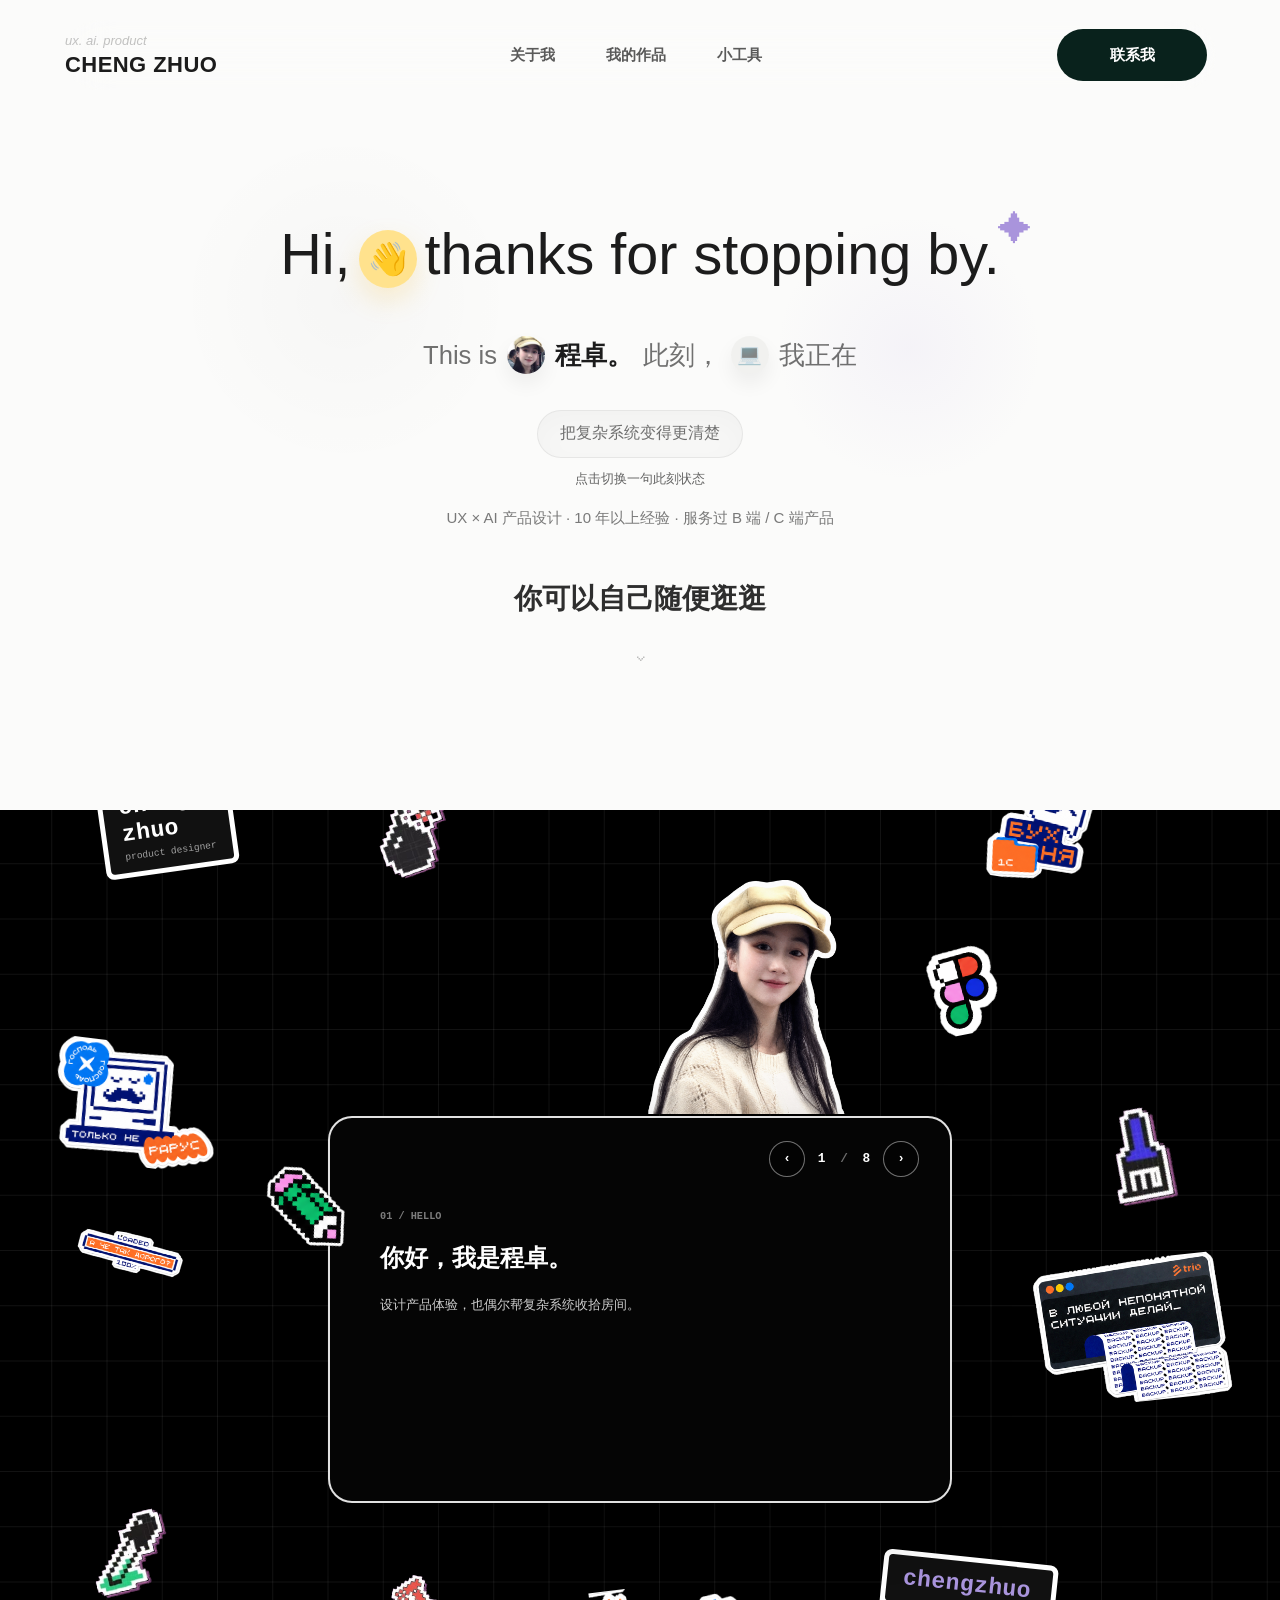
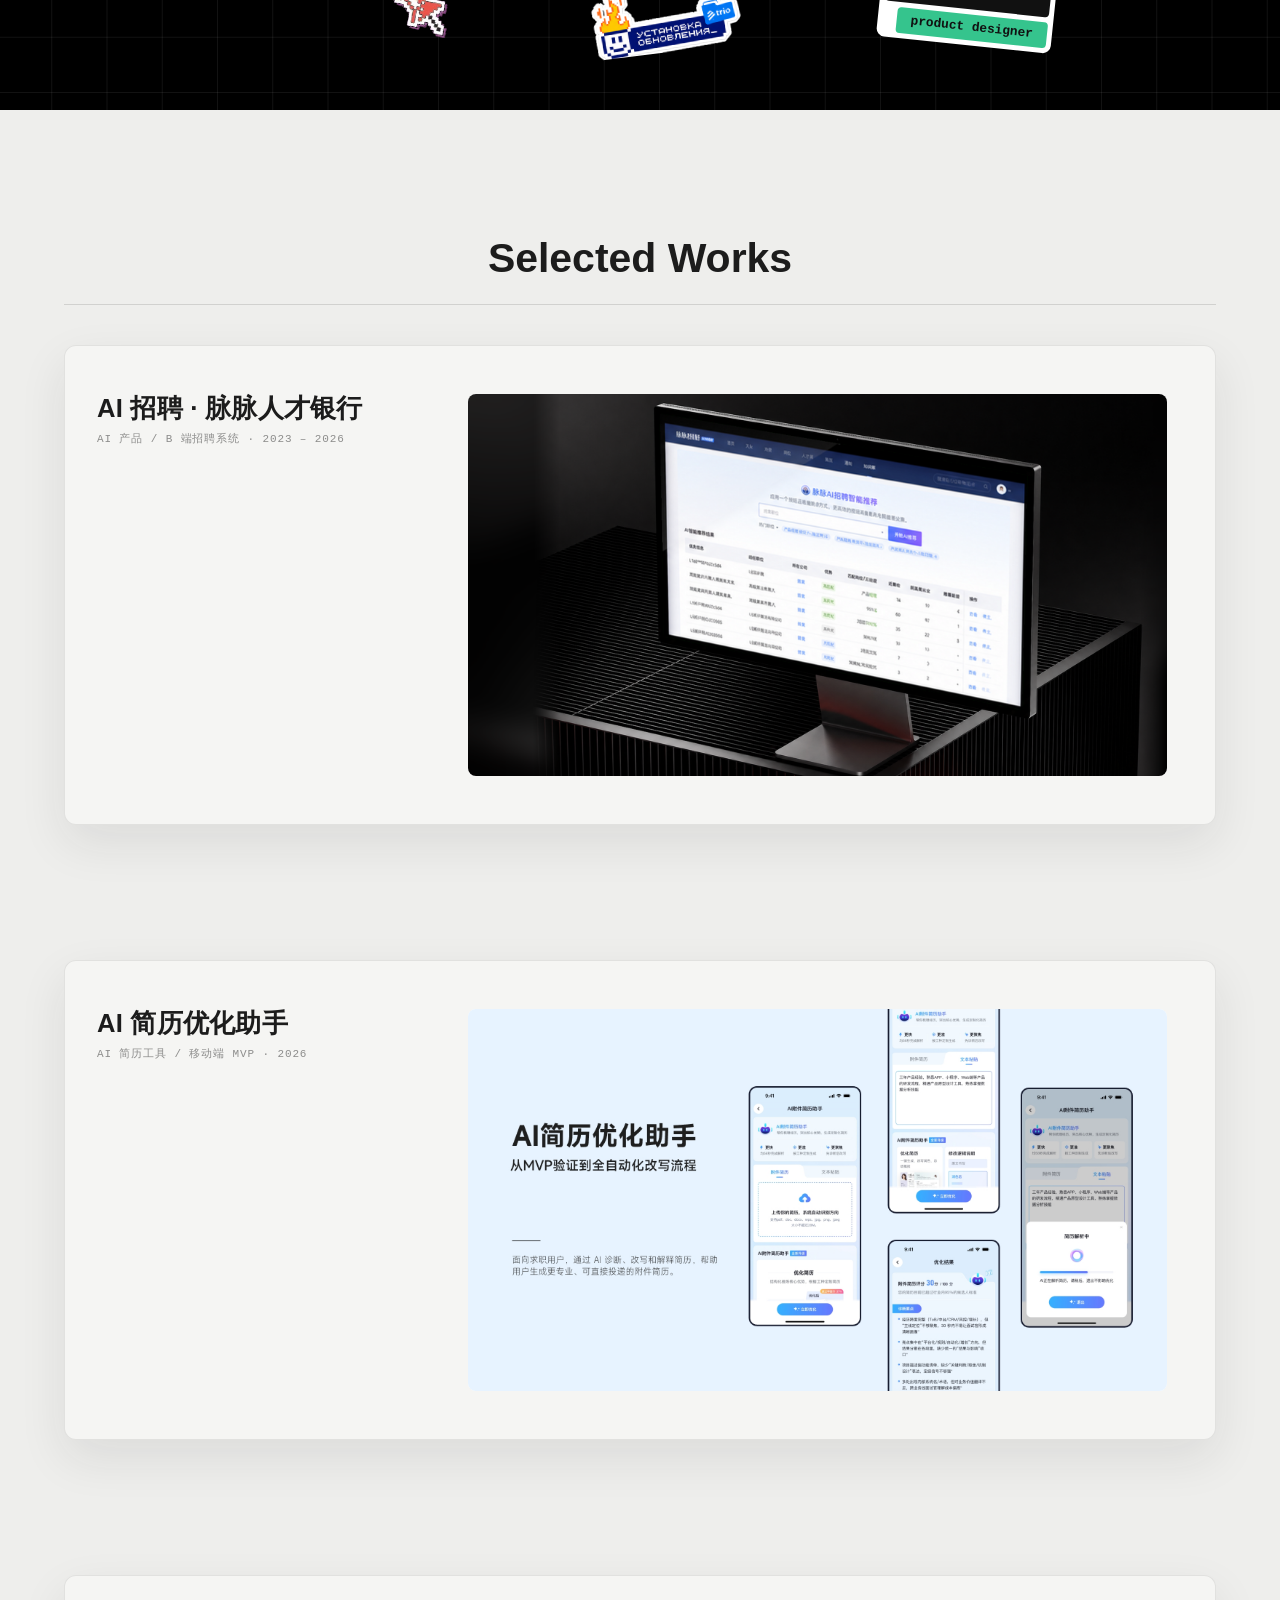
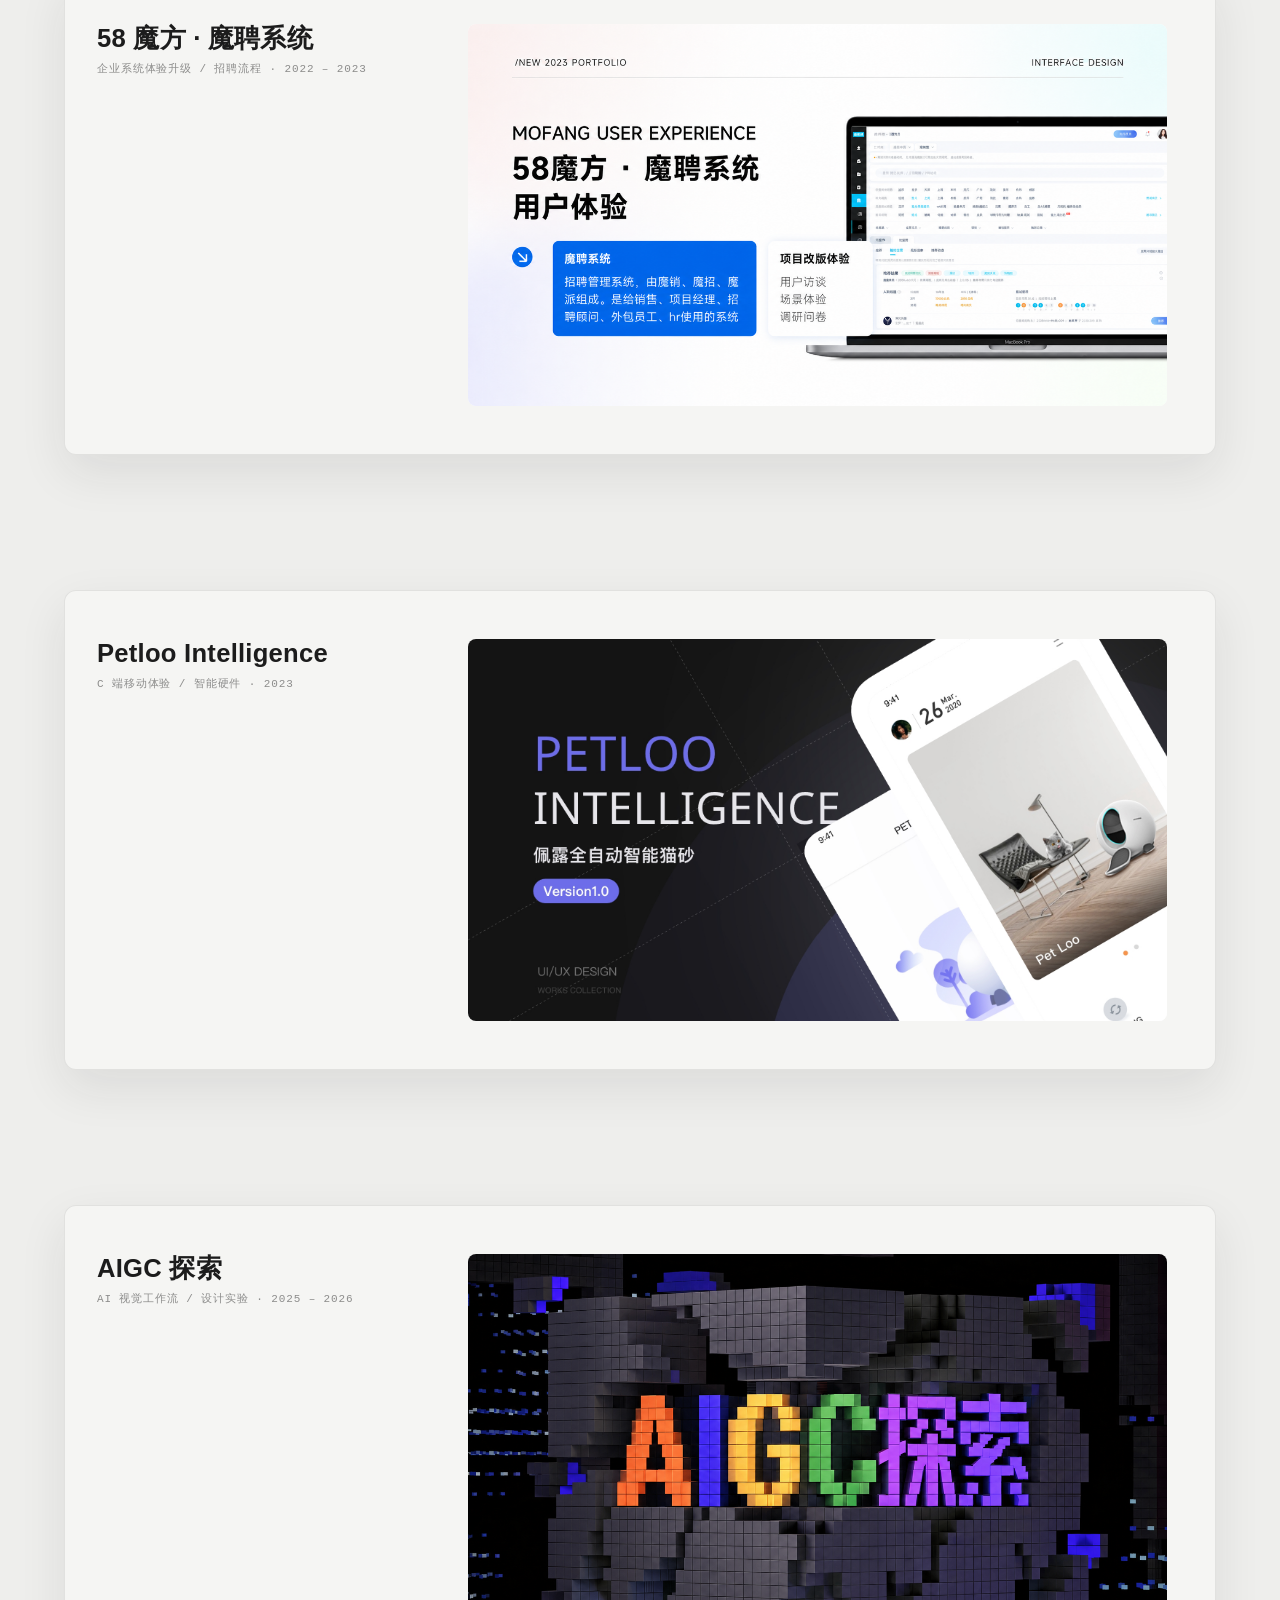
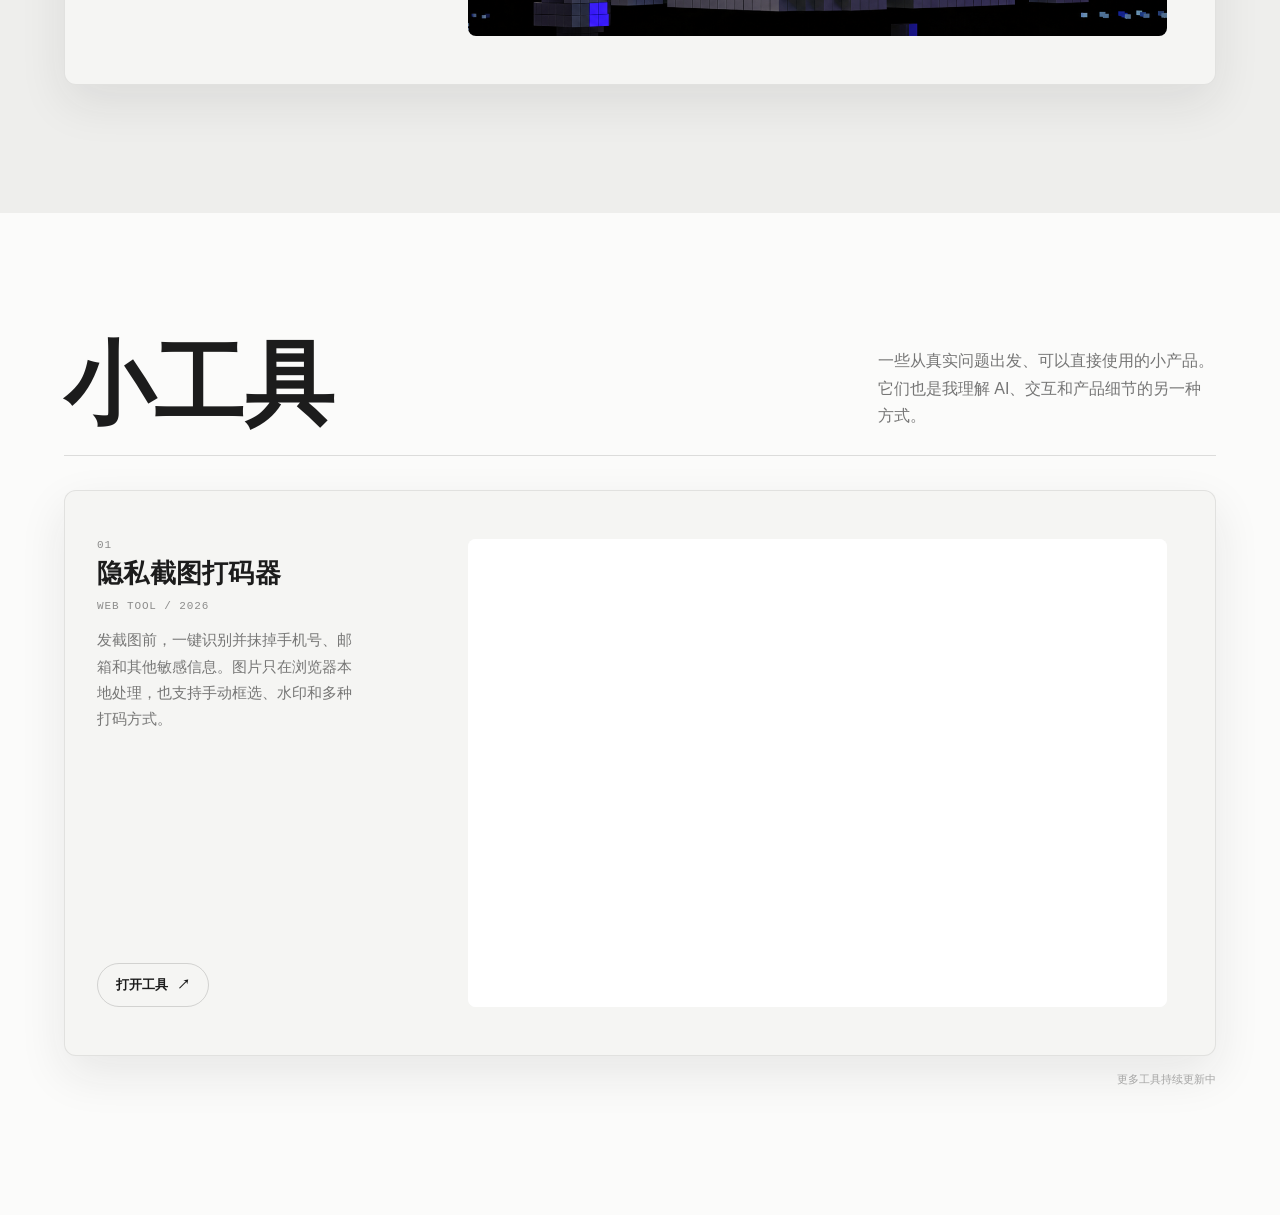
==== index.html @ 111f2447 "Initial commit" ====
<!doctype html>
<html lang="zh-CN">
  <head>
    <meta charset="UTF-8" />
    <meta name="viewport" content="width=device-width, initial-scale=1.0" />
    <title>程卓 - 设计师个人网站</title>
    <meta
      name="description"
      content="程卓的设计师个人网站：个人介绍、作品集、AI 项目和工具入口。"
    />
    <style>
      :root {
        --page: #0b0b0b;
        --paper: #fbfbfa;
        --ink: #1c1c1c;
        --muted: rgba(28, 28, 28, 0.54);
        --faint: rgba(28, 28, 28, 0.12);
        --line: rgba(28, 28, 28, 0.08);
        --pill: #f7f7f6;
        --green: #09221c;
        --lilac: #a994dc;
        --font:
          "PingFang SC", "PingFang HK", "Hiragino Sans GB", "Microsoft YaHei",
          -apple-system, BlinkMacSystemFont, sans-serif;
        --mono: "SF Mono", "Roboto Mono", "Menlo", monospace;
        --ease: cubic-bezier(0.23, 1, 0.32, 1);
        --ease-out: cubic-bezier(0.16, 1, 0.3, 1);
        --ease-in-out: cubic-bezier(0.65, 0, 0.35, 1);
      }

      * {
        box-sizing: border-box;
      }

      html {
        scroll-behavior: smooth;
      }

      body {
        margin: 0;
        min-width: 320px;
        background: var(--page);
        color: var(--ink);
        font-family: var(--font);
        letter-spacing: 0;
      }

      a {
        color: inherit;
        text-decoration: none;
      }

      img {
        display: block;
        max-width: 100%;
      }

      button {
        border: 0;
        color: inherit;
        font: inherit;
      }

      .site {
        width: min(100%, 1780px);
        margin: 0 auto;
        background: var(--paper);
        min-height: 100vh;
        overflow-x: clip;
        overflow-y: visible;
      }

      .hero {
        position: relative;
        min-height: calc(100vh - 90px);
        min-height: calc(100svh - 90px);
        padding: 34px clamp(28px, 5vw, 92px) clamp(46px, 6vw, 82px);
        background:
          radial-gradient(circle at 27% 37%, rgba(0, 0, 0, 0.018), transparent 16%),
          radial-gradient(circle at 71% 43%, rgba(169, 148, 220, 0.08), transparent 13%),
          var(--paper);
      }

      .topbar {
        position: fixed;
        z-index: 30;
        top: 26px;
        left: 50%;
        display: grid;
        grid-template-columns: 1fr auto 1fr;
        align-items: center;
        gap: 24px;
        width: min(calc(100% - clamp(56px, 10vw, 184px)), 1596px);
        padding: 8px 8px 8px 0;
        border: 1px solid rgba(28, 28, 28, 0);
        border-radius: 999px;
        background: rgba(251, 251, 250, 0);
        box-shadow: 0 16px 44px rgba(0, 0, 0, 0);
        backdrop-filter: blur(22px);
        transform: translate(-50%, -6px);
        transition:
          width 260ms var(--ease-out),
          top 260ms var(--ease-out),
          padding 260ms var(--ease-out),
          border-color 180ms var(--ease-out),
          background 180ms var(--ease-out),
          box-shadow 260ms var(--ease-out),
          transform 260ms var(--ease-out);
      }

      .topbar-actions {
        justify-self: end;
        display: inline-flex;
        align-items: center;
        gap: 10px;
      }

      body.nav-scrolled .topbar {
        top: 18px;
        width: min(calc(100% - 48px), 860px);
        padding: 7px 7px 7px 14px;
        border-color: rgba(28, 28, 28, 0.07);
        background: rgba(251, 251, 250, 0.84);
        box-shadow: 0 18px 48px rgba(0, 0, 0, 0.07);
        transform: translate(-50%, 0);
      }

      .brand {
        line-height: 1.05;
        min-width: 128px;
      }

      .brand span {
        display: block;
        color: rgba(28, 28, 28, 0.26);
        font-size: 13px;
        font-style: italic;
        max-height: 18px;
        opacity: 1;
        overflow: hidden;
        transition:
          max-height 260ms var(--ease),
          margin 260ms var(--ease),
          opacity 180ms var(--ease);
      }

      .brand strong {
        display: block;
        margin-top: 5px;
        font-size: 22px;
        font-weight: 760;
        letter-spacing: 0.02em;
        transition:
          margin 260ms var(--ease),
          font-size 260ms var(--ease),
          letter-spacing 260ms var(--ease);
      }

      body.nav-scrolled .topbar .brand span {
        max-height: 0;
        margin: 0;
        opacity: 0;
      }

      body.nav-scrolled .topbar .brand strong {
        margin-top: 0;
        font-size: 16px;
        letter-spacing: 0.015em;
      }

      .nav {
        display: flex;
        align-items: center;
        gap: clamp(22px, 4vw, 56px);
        color: rgba(28, 28, 28, 0.72);
        font-size: 15px;
        font-weight: 650;
        transition:
          gap 300ms var(--ease),
          font-size 300ms var(--ease);
      }

      body.nav-scrolled .topbar .nav {
        gap: 30px;
        font-size: 14px;
      }

      .nav a {
        transition:
          color 160ms var(--ease),
          transform 160ms var(--ease);
      }

      .contact {
        display: inline-flex;
        align-items: center;
        justify-content: center;
        min-width: 150px;
        min-height: 52px;
        border-radius: 999px;
        background: var(--green);
        color: #fff;
        font-size: 15px;
        font-weight: 700;
        transition:
          transform 180ms var(--ease),
          background 180ms var(--ease),
          min-width 260ms var(--ease),
          min-height 260ms var(--ease),
          font-size 260ms var(--ease);
      }

      .menu-toggle {
        display: none;
        align-items: center;
        justify-content: center;
        width: 52px;
        height: 52px;
        border: 1px solid rgba(28, 28, 28, 0.08);
        border-radius: 999px;
        background: rgba(251, 251, 250, 0.7);
        box-shadow: 0 12px 26px rgba(0, 0, 0, 0.06);
        cursor: pointer;
        transition:
          transform 180ms var(--ease-out),
          background 180ms var(--ease-out),
          border-color 180ms var(--ease-out),
          box-shadow 180ms var(--ease-out);
      }

      .menu-toggle span {
        font-size: 19px;
        line-height: 1;
      }

      .mobile-nav {
        display: none;
        position: absolute;
        z-index: 31;
        top: calc(100% + 14px);
        right: 0;
        width: min(100%, 360px);
        padding: 12px;
        border: 1px solid rgba(28, 28, 28, 0.08);
        border-radius: 22px;
        background: rgba(251, 251, 250, 0.95);
        box-shadow: 0 24px 48px rgba(0, 0, 0, 0.12);
        backdrop-filter: blur(22px);
      }

      .mobile-nav a {
        display: flex;
        align-items: center;
        justify-content: space-between;
        padding: 14px 14px;
        border-radius: 14px;
        color: var(--ink);
        font-size: 15px;
        font-weight: 650;
        transition:
          background 160ms var(--ease-out),
          transform 160ms var(--ease-out);
      }

      .mobile-nav a + a {
        margin-top: 4px;
      }

      .topbar[data-menu-open="true"] .mobile-nav {
        display: block;
      }

      body.nav-scrolled .topbar .contact {
        min-width: 112px;
        min-height: 42px;
        font-size: 14px;
      }

      .hero-center {
        position: relative;
        z-index: 2;
        display: grid;
        justify-items: center;
        width: min(1180px, 100%);
        margin: clamp(160px, 21vh, 260px) auto 0;
        text-align: center;
      }

      .hero-title {
        position: relative;
        margin: 0;
        font-size: clamp(42px, 4.5vw, 64px);
        font-weight: 520;
        line-height: 1.08;
        white-space: nowrap;
      }

      .wave {
        display: inline-grid;
        width: 58px;
        height: 58px;
        margin: 0 8px;
        place-items: center;
        border-radius: 50%;
        background: #ffe28d;
        font-size: 32px;
        vertical-align: middle;
        box-shadow: 0 12px 26px rgba(245, 189, 61, 0.22);
        transform-origin: 70% 70%;
        animation: wave 820ms var(--ease-out) 420ms 1 both;
      }

      .star {
        position: absolute;
        right: -32px;
        top: -12px;
        color: var(--lilac);
        font-size: 34px;
      }

      .intro-line {
        display: flex;
        align-items: center;
        justify-content: center;
        flex-wrap: wrap;
        gap: 10px;
        margin: 48px 0 0;
        color: rgba(28, 28, 28, 0.62);
        font-size: clamp(18px, 2vw, 26px);
        line-height: 1.35;
      }

      .intro-line strong {
        color: var(--ink);
        font-weight: 620;
      }

      .mini-avatar,
      .mini-icon {
        display: inline-grid;
        width: 38px;
        height: 38px;
        place-items: center;
        border-radius: 50%;
        background: #f1f1ef;
        box-shadow: 0 10px 20px rgba(0, 0, 0, 0.06);
        font-size: 20px;
      }

      .mini-avatar {
        overflow: hidden;
        background: #f1f1ef;
      }

      .mini-avatar img {
        width: 100%;
        height: 100%;
        object-fit: cover;
      }

      .phrase-picker {
        position: relative;
        display: inline-flex;
        align-items: center;
        justify-content: center;
        width: fit-content;
        max-width: min(520px, 100%);
        min-height: 48px;
        margin-top: 36px;
        border: 1px solid var(--line);
        border-radius: 999px;
        background: var(--pill);
        padding: 0 22px;
        color: rgba(28, 28, 28, 0.62);
        cursor: pointer;
        text-align: center;
        box-shadow: 0 10px 28px rgba(0, 0, 0, 0.025) inset;
        transition:
          transform 180ms var(--ease),
          border-color 180ms var(--ease),
          background 180ms var(--ease);
      }

      .tiny-caption {
        margin: 12px 0 0;
        color: rgba(28, 28, 28, 0.68);
        font-size: 13px;
      }

      .hero-identity {
        margin: 18px 0 0;
        color: rgba(28, 28, 28, 0.58);
        font-size: 15px;
        font-weight: 400;
        line-height: 1.6;
        text-wrap: pretty;
      }

      .wander {
        margin: 50px 0 0;
        color: rgba(28, 28, 28, 0.92);
        font-size: clamp(20px, 2.2vw, 30px);
        font-weight: 740;
      }

      .down {
        display: grid;
        width: 34px;
        height: 34px;
        margin-top: 18px;
        place-items: center;
        color: rgba(28, 28, 28, 0.28);
        font-size: 24px;
        animation: floatDown 1.8s var(--ease) infinite;
      }

      .section {
        scroll-margin-top: 112px;
        padding: clamp(82px, 10vw, 140px) clamp(28px, 5vw, 92px);
        background: var(--paper);
      }

      .section-frame {
        width: min(1180px, 100%);
        margin: 0 auto;
      }

      .site > .sticker-section {
        --sticker-grid-size: 6.139svh;
        position: relative;
        display: grid;
        width: 100%;
        min-height: 100svh;
        padding: 0;
        place-items: center;
        overflow: hidden;
        color: #ffffff;
        background-color: #000000;
        background-image:
          linear-gradient(rgba(255, 255, 255, 0.07) 1px, transparent 1px),
          linear-gradient(90deg, rgba(255, 255, 255, 0.07) 1px, transparent 1px);
        background-position:
          calc((100vw - 133.333svh) / 2 + 1.25svh)
          5.917svh;
        background-size: var(--sticker-grid-size) var(--sticker-grid-size);
      }

      .sticker-reference-frame {
        position: relative;
        isolation: isolate;
        width: min(100vw, 133.333svh);
        aspect-ratio: 4 / 3;
        overflow: hidden;
      }

      .sticker-float {
        position: absolute;
        z-index: 3;
        pointer-events: none;
        user-select: none;
      }

      .sticker-float-bomb {
        top: -2%;
        left: 28%;
        width: 6.5%;
        transform: rotate(-12deg);
      }

      .sticker-float-figma {
        top: 15%;
        left: 74%;
        width: 6%;
        transform: rotate(-11deg);
      }

      .sticker-float-brush {
        top: 33%;
        left: 89%;
        width: 6.5%;
        transform: rotate(12deg);
      }

      .sticker-float-marker {
        z-index: 6;
        top: 39%;
        left: 19%;
        width: 6.5%;
        transform: rotate(-13deg);
      }

      .sticker-float-sword {
        top: 78%;
        left: 4%;
        width: 7%;
        transform: rotate(-12deg);
      }

      .sticker-float-pin {
        top: 85%;
        left: 29%;
        width: 5.5%;
        transform: rotate(13deg);
      }

      .sticker-float-laptop {
        top: 26%;
        left: 1%;
        width: 14%;
        transform: rotate(7deg);
      }

      .sticker-float-character {
        top: -3%;
        left: 79%;
        width: 8.5%;
        transform: rotate(9deg);
      }

      .sticker-float-terminal {
        top: 50%;
        left: 83%;
        width: 16%;
        transform: rotate(-6deg);
      }

      .sticker-float-price {
        top: 47%;
        left: 3%;
        width: 9%;
        transform: rotate(8deg);
      }

      .sticker-float-floppy {
        top: 86%;
        left: 46%;
        width: 12.5%;
        transform: rotate(-7deg);
      }

      .sticker-tag {
        position: absolute;
        z-index: 3;
        padding: 5px;
        background: #ffffff;
        border-radius: 8px;
        pointer-events: none;
        user-select: none;
        font-family: var(--mono);
        line-height: 1.15;
        text-align: left;
      }

      .sticker-tag-black {
        top: -4%;
        left: 5%;
        transform: rotate(-8deg);
      }

      .sticker-tag-duo {
        top: 83%;
        left: 70%;
        transform: rotate(6deg);
      }

      .tag-box-dark {
        padding: 10px 16px;
        background: #111111;
        color: #ffffff;
        border-radius: 4px;
      }

      .tag-name {
        display: block;
        font-size: clamp(16px, 1.8vw, 32px);
        font-weight: 700;
        letter-spacing: 0.02em;
        white-space: nowrap;
      }

      .tag-sub {
        display: block;
        margin-top: 4px;
        color: rgba(255, 255, 255, 0.6);
        font-size: clamp(9px, 0.75vw, 13px);
      }

      .tag-name-lilac {
        color: var(--lilac);
      }

      .tag-box-green {
        display: inline-block;
        margin: 5px 0 0 14px;
        padding: 6px 14px;
        background: #35c48d;
        color: #111111;
        border-radius: 4px;
        font-size: clamp(11px, 1vw, 18px);
        font-weight: 700;
      }

      .sticker-person-placement {
        position: absolute;
        z-index: 4;
        top: 7.8%;
        left: 59%;
        width: auto;
        height: 26%;
        transform: translateX(-50%);
        pointer-events: none;
      }

      .sticker-person-placement img {
        width: auto;
        max-width: none;
        height: 100%;
        object-fit: contain;
      }

      .sticker-deck {
        position: absolute;
        z-index: 5;
        top: 34%;
        left: 24%;
        width: 52%;
        height: 43%;
      }

      .sticker-deck-card {
        position: absolute;
        inset: 0;
        border: 2px solid rgba(255, 255, 255, 0.88);
        border-radius: 24px;
        background: #050505;
      }

      .sticker-deck-card {
        z-index: 4;
        overflow: hidden;
        box-shadow: 0 22px 60px rgba(0, 0, 0, 0.22);
        cursor: pointer;
      }

      .sticker-deck-toolbar {
        position: absolute;
        z-index: 2;
        top: 6%;
        right: 5%;
        display: grid;
        grid-template-columns: 36px auto 36px;
        align-items: center;
        gap: 10px;
        font-family: var(--mono);
        font-size: clamp(11px, 1vw, 14px);
        font-weight: 700;
      }

      .sticker-deck-count {
        min-width: 58px;
        text-align: center;
      }

      .sticker-deck-count span + span::before {
        content: " / ";
        margin: 0 7px;
        color: rgba(255, 255, 255, 0.42);
      }

      .sticker-deck-nav {
        display: grid;
        width: 36px;
        height: 36px;
        padding: 0;
        place-items: center;
        border: 1px solid rgba(255, 255, 255, 0.44);
        border-radius: 50%;
        background: rgba(0, 0, 0, 0.36);
        color: #ffffff;
        cursor: pointer;
        transition:
          border-color 160ms var(--ease-out),
          background 160ms var(--ease-out),
          transform 160ms var(--ease-out);
      }

      .sticker-deck-nav:hover,
      .sticker-deck-nav:focus-visible {
        border-color: #ffffff;
        background: rgba(255, 255, 255, 0.12);
        transform: translateY(-1px);
      }

      .sticker-deck-content {
        position: absolute;
        top: 24%;
        left: 8%;
        width: 84%;
        color: #ffffff;
        will-change: opacity, transform;
      }

      .sticker-deck-eyebrow {
        margin: 0 0 12px;
        color: rgba(255, 255, 255, 0.48);
        font-family: var(--mono);
        font-size: clamp(9px, 0.8vw, 12px);
        font-weight: 700;
      }

      .section .sticker-deck-title {
        max-width: 96%;
        margin: 0;
        color: #ffffff;
        font-size: clamp(18px, 1.85vw, 26px);
        font-weight: 720;
        line-height: 1.22;
      }

      .sticker-deck-body {
        max-width: 34em;
        margin: 12px 0 0;
        color: rgba(255, 255, 255, 0.8);
        font-size: clamp(12px, 1.05vw, 15px);
        line-height: 1.62;
      }

      .sticker-deck-note {
        margin: 10px 0 0;
        color: rgba(255, 255, 255, 0.42);
        font-size: clamp(9px, 0.78vw, 11px);
        line-height: 1.45;
      }

      .sticker-deck-action {
        display: inline-flex;
        align-items: center;
        justify-content: center;
        min-width: 112px;
        min-height: 34px;
        margin-top: 16px;
        border-radius: 999px;
        background: #ffffff;
        color: #111111;
        font-size: 11px;
        font-weight: 750;
      }

      .sticker-deck-action[hidden],
      .sticker-deck-note[hidden] {
        display: none;
      }

      .sticker-interaction-layer {
        position: absolute;
        z-index: 8;
        inset: 0;
        pointer-events: none;
      }

      .sticker-hit {
        position: absolute;
        top: var(--y);
        left: var(--x);
        width: var(--w);
        height: var(--h);
        padding: 0;
        border: 2px solid transparent;
        border-radius: var(--radius, 999px);
        background: transparent;
        cursor: pointer;
        pointer-events: auto;
        transition:
          border-color 160ms var(--ease-out),
          background 160ms var(--ease-out),
          box-shadow 160ms var(--ease-out),
          transform 160ms var(--ease-out);
      }

      .sticker-hit:hover,
      .sticker-hit:focus-visible,
      .sticker-hit.is-selected {
        border-color: #ffffff;
        background: rgba(255, 255, 255, 0.04);
        box-shadow: 0 10px 28px rgba(0, 0, 0, 0.24);
        transform: translateY(-2px);
      }

      @media (max-aspect-ratio: 4 / 3) {
        .site > .sticker-section {
          --sticker-grid-size: 4.604vw;
          background-position:
            0.938vw
            calc((100svh - 75vw) / 2 + 4.438vw);
        }
      }

      .about-section {
        position: relative;
        min-height: auto;
        display: block;
        padding-top: clamp(96px, 9vw, 132px);
        padding-bottom: clamp(96px, 9vw, 132px);
        border-top: 1px solid rgba(28, 28, 28, 0.04);
        background: #f1f1ef;
        box-shadow: inset 0 1px 0 rgba(255, 255, 255, 0.7);
      }

      .who-layout {
        display: grid;
        grid-template-columns: minmax(300px, 0.74fr) minmax(560px, 1.26fr);
        gap: clamp(84px, 11vw, 176px);
        align-items: center;
        width: min(1180px, 100%);
        margin: 0 auto;
      }

      .pass-stage {
        position: relative;
        min-height: 540px;
        display: grid;
        place-items: center end;
      }

      .pass-strap {
        position: absolute;
        top: 0;
        left: 50%;
        width: 24px;
        height: 110px;
        border-radius: 999px;
        background:
          repeating-linear-gradient(
            90deg,
            rgba(28, 28, 28, 0.08) 0 2px,
            rgba(255, 255, 255, 0.9) 2px 5px
          ),
          #ececea;
        box-shadow: 0 18px 40px rgba(0, 0, 0, 0.08);
        transform: translateX(-50%);
      }

      .pass-clip {
        position: absolute;
        top: 96px;
        left: 50%;
        width: 30px;
        height: 28px;
        border-radius: 8px;
        background: #d8d8d5;
        box-shadow: 0 12px 26px rgba(0, 0, 0, 0.1);
        transform: translateX(-50%);
      }

      .pass-clip::after {
        content: "";
        position: absolute;
        left: 9px;
        top: 8px;
        width: 12px;
        height: 10px;
        border: 2px solid rgba(28, 28, 28, 0.28);
        border-bottom: 0;
        border-radius: 8px 8px 0 0;
      }

      .pass-card {
        position: relative;
        width: min(288px, 100%);
        min-height: 352px;
        margin-top: 26px;
        border: 1px solid rgba(28, 28, 28, 0.045);
        border-radius: 30px;
        background: rgba(255, 255, 255, 0.64);
        padding: 28px;
        box-shadow:
          0 42px 95px rgba(0, 0, 0, 0.075),
          0 1px 0 rgba(255, 255, 255, 0.8) inset;
        backdrop-filter: blur(18px);
        transition:
          transform 220ms var(--ease),
          border-color 220ms var(--ease),
          background 220ms var(--ease),
          box-shadow 220ms var(--ease);
      }

      .pass-card.is-system {
        border-color: rgba(55, 116, 175, 0.18);
        background: rgba(244, 249, 253, 0.72);
      }

      .pass-card.is-ai {
        border-color: rgba(169, 148, 220, 0.24);
        background: rgba(251, 248, 255, 0.72);
      }

      .pass-card.is-polish {
        border-color: rgba(220, 168, 92, 0.22);
        background: rgba(255, 251, 242, 0.72);
      }

      .pass-card small {
        display: block;
        color: rgba(28, 28, 28, 0.58);
        font-size: 13px;
        line-height: 1.2;
      }

      .pass-card h3 {
        margin: 8px 0 22px;
        font-size: 31px;
        line-height: 1;
      }

      .card-star {
        color: var(--lilac);
        font-size: 20px;
      }

      .avatar-panel {
        position: relative;
        width: 174px;
        height: 174px;
        margin: 0 auto;
      }

      .avatar-panel img {
        width: 100%;
        height: 100%;
        border-radius: 42px;
        object-fit: cover;
        box-shadow: 0 18px 34px rgba(0, 0, 0, 0.08);
        transition:
          opacity 180ms var(--ease),
          transform 260ms var(--ease);
      }

      .bubble {
        position: absolute;
        z-index: 2;
        border: 2px solid rgba(28, 28, 28, 0.72);
        border-radius: 10px;
        background: rgba(255, 255, 255, 0.92);
        padding: 6px 11px;
        font-size: 12px;
        font-weight: 650;
        line-height: 1;
        white-space: nowrap;
        transition:
          border-color 180ms var(--ease),
          color 180ms var(--ease),
          transform 180ms var(--ease);
      }

      .pass-card.is-system .bubble {
        border-color: rgba(55, 116, 175, 0.78);
        color: #214c72;
      }

      .pass-card.is-ai .bubble {
        border-color: rgba(124, 95, 196, 0.76);
        color: #5b45a2;
      }

      .pass-card.is-polish .bubble {
        border-color: rgba(184, 126, 43, 0.78);
        color: #86601f;
      }

      .bubble.one {
        left: 26px;
        top: -18px;
      }

      .bubble.two {
        left: -18px;
        top: 48px;
      }

      .bubble.three {
        right: -18px;
        top: 34px;
      }

      .pass-caption {
        margin: 18px 0 12px;
        color: rgba(28, 28, 28, 0.34);
        font-size: 13px;
        text-align: center;
      }

      .pass-control {
        display: grid;
        grid-template-columns: 1fr 42px;
        align-items: center;
        width: 170px;
        min-height: 36px;
        margin: 0 auto;
        border-radius: 999px;
        background: #f3f3f1;
        color: rgba(28, 28, 28, 0.32);
        padding-left: 18px;
        text-align: left;
        cursor: pointer;
        transition:
          transform 160ms var(--ease-out),
          background 160ms var(--ease-out);
      }

      .pass-control span:last-child {
        display: grid;
        width: 32px;
        height: 32px;
        place-items: center;
        border-radius: 50%;
        background: var(--ink);
        color: #fff;
      }

      .pass-dots {
        display: flex;
        justify-content: center;
        gap: 6px;
        margin-top: 12px;
      }

      .pass-dots span {
        width: 5px;
        height: 5px;
        border-radius: 999px;
        background: rgba(28, 28, 28, 0.16);
      }

      .pass-dots span.is-active {
        width: 18px;
        background: rgba(28, 28, 28, 0.82);
      }

      .who-copy {
        max-width: 710px;
        transform: translateY(-8px);
      }

      .who-copy h2 {
        margin: 0;
        font-size: clamp(58px, 5vw, 78px);
        font-style: normal;
        font-weight: 520;
        line-height: 0.96;
      }

      .who-block {
        margin-top: 42px;
      }

      .who-block:first-of-type {
        margin-top: clamp(64px, 7vw, 78px);
        padding-top: 0;
      }

      .who-block p {
        margin: 0;
        color: rgba(28, 28, 28, 0.68);
        font-size: 18px;
        line-height: 1.78;
      }

      .who-block em {
        display: block;
        margin-top: 12px;
        color: rgba(28, 28, 28, 0.34);
        font-style: normal;
        font-size: 15px;
        line-height: 1.7;
      }

      .who-block strong {
        display: block;
        margin-bottom: 12px;
        font-size: clamp(24px, 2.2vw, 34px);
        line-height: 1.2;
      }

      .projects-section {
        background: #eeeeec;
      }

      .projects-section .section-head {
        grid-template-columns: 1fr;
        justify-items: center;
      }

      .projects-section .section-head h2 {
        font-size: clamp(28px, 3.2vw, 46px);
      }

      .projects-section .section-frame {
        width: min(100%, 133.333svh);
      }

      .section-head {
        display: grid;
        grid-template-columns: minmax(0, 0.82fr) minmax(0, 1.28fr);
        gap: clamp(32px, 5vw, 82px);
        align-items: end;
        margin-bottom: 40px;
        padding-bottom: 26px;
        border-bottom: 1px solid rgba(28, 28, 28, 0.14);
      }

      .section h2 {
        margin: 0;
        font-size: clamp(46px, 7vw, 96px);
        font-weight: 680;
        line-height: 0.98;
      }

      .section-head p {
        max-width: 38ch;
        margin: 0;
        color: rgba(28, 28, 28, 0.6);
        font-size: 16px;
        line-height: 1.7;
        justify-self: end;
        text-wrap: pretty;
      }

      .band-stack {
        width: 100%;
      }

      .project-band {
        position: sticky;
        top: calc(clamp(96px, 12vh, 132px) + var(--stack-offset));
        z-index: var(--stack-z);
        display: grid;
        grid-template-columns: minmax(0, 0.7fr) minmax(0, 1.3fr);
        align-items: stretch;
        height: 480px;
        margin-bottom: clamp(110px, 15vh, 160px);
        overflow: hidden;
        border: 1px solid rgba(28, 28, 28, 0.09);
        border-radius: 12px;
        background: #f5f5f3;
        box-shadow: 0 18px 48px rgba(28, 28, 28, 0.09);
        opacity: var(--stack-opacity, 1);
        filter: blur(var(--stack-blur, 0));
        transform: translateY(var(--stack-shift, 0)) scale(var(--stack-scale, 1));
        transform-origin: center top;
        will-change: transform, opacity, filter;
      }

      .project-band:last-child {
        margin-bottom: 0;
      }

      .band-copy {
        display: flex;
        flex-direction: column;
        justify-content: flex-start;
        gap: 8px;
        min-width: 0;
        padding: 48px clamp(18px, 2.5vw, 36px) clamp(18px, 2.5vw, 36px);
      }

      .band-name {
        color: var(--ink);
        font-size: clamp(20px, 2vw, 30px);
        font-weight: 650;
        line-height: 1.15;
        letter-spacing: 0.01em;
        transition: transform 240ms var(--ease-out);
      }

      .band-meta {
        color: rgba(28, 28, 28, 0.48);
        font-family: var(--mono);
        font-size: 11px;
        letter-spacing: 0.08em;
        text-transform: uppercase;
      }

      .band-preview {
        overflow: hidden;
        margin: 48px 48px 48px 0;
        border-radius: 8px;
        background: #ffffff;
      }

      .band-preview img {
        display: block;
        width: 100%;
        height: 100%;
        object-fit: cover;
        object-position: left top;
      }

      @media (hover: hover) and (pointer: fine) {
        .project-band:hover .band-name {
          transform: translateX(6px);
        }
      }

      @media (max-width: 900px) {
        .project-band {
          position: relative;
          top: auto;
          grid-template-columns: 1fr;
          height: auto;
          margin-bottom: 24px;
          opacity: 1;
          filter: none;
          transform: none;
          will-change: auto;
        }

        .band-copy {
          padding: 20px;
        }

        .band-preview {
          height: 180px;
          margin: 0;
        }
      }

      .tools-section {
        background: var(--paper);
      }

      .tools-section .section-head {
        margin-bottom: 34px;
      }

      .tool-entry {
        display: grid;
        grid-template-columns: minmax(0, 0.7fr) minmax(0, 1.3fr);
        align-items: stretch;
        overflow: hidden;
        border: 1px solid rgba(28, 28, 28, 0.09);
        border-radius: 12px;
        background: #f5f5f3;
        box-shadow: 0 18px 48px rgba(28, 28, 28, 0.09);
      }

      .tool-entry-head {
        display: flex;
        flex-direction: column;
        align-items: flex-start;
        gap: 8px;
        min-width: 0;
        padding: 48px clamp(18px, 2.5vw, 36px);
      }

      .tool-number,
      .tool-title span {
        color: rgba(28, 28, 28, 0.48);
        font-family: var(--mono);
        font-size: 11px;
        letter-spacing: 0.08em;
        text-transform: uppercase;
      }

      .tool-number {
        padding-top: 0;
      }

      .tool-title h3 {
        margin: 0 0 7px;
        color: var(--ink);
        font-size: clamp(20px, 2vw, 30px);
        font-weight: 650;
        line-height: 1.15;
        letter-spacing: 0.01em;
        transition: transform 240ms var(--ease-out);
      }

      .tool-description {
        max-width: 31ch;
        margin: 6px 0 0;
        color: rgba(28, 28, 28, 0.58);
        font-size: 15px;
        line-height: 1.75;
        text-wrap: pretty;
      }

      .tool-open {
        display: inline-flex;
        align-items: center;
        justify-content: center;
        gap: 9px;
        min-width: 112px;
        min-height: 44px;
        padding: 0 16px;
        border: 1px solid rgba(28, 28, 28, 0.16);
        border-radius: 999px;
        font-size: 13px;
        font-weight: 650;
        transition:
          color 180ms var(--ease),
          background 180ms var(--ease),
          border-color 180ms var(--ease),
          transform 180ms var(--ease);
        margin-top: auto;
      }

      .tool-preview-link {
        position: relative;
        min-width: 0;
        margin: 48px 48px 48px 0;
        aspect-ratio: 269 / 180;
        overflow: hidden;
        border-radius: 8px;
        background: #ffffff;
        isolation: isolate;
      }

      .tool-preview-hit {
        position: absolute;
        inset: 0;
        z-index: 4;
      }

      .tool-preview-cue {
        position: absolute;
        right: 20px;
        bottom: 20px;
        z-index: 3;
        display: grid;
        width: 44px;
        height: 44px;
        align-items: center;
        justify-items: center;
        border-radius: 50%;
        background: rgba(22, 22, 22, 0.82);
        color: #fff;
        font-size: 18px;
        backdrop-filter: blur(14px);
        opacity: 0;
        transform: translateY(6px);
        transition:
          opacity 180ms var(--ease),
          transform 180ms var(--ease);
      }

      .tool-preview-video {
        position: absolute;
        inset: 0;
        width: 100%;
        height: 100%;
        background: #ffffff;
        object-fit: contain;
        pointer-events: none;
        transition: transform 280ms var(--ease-out);
      }

      .site :where(a, button, [tabindex="0"]):focus-visible {
        outline: 2px solid currentColor;
        outline-offset: 3px;
      }

      .contact:active,
      .phrase-picker:active,
      .pass-control:active,
      .tool-open:active {
        transform: scale(0.97);
        transition-duration: 100ms;
      }

      @media (hover: hover) and (pointer: fine) {
        .nav a:hover {
          color: var(--ink);
          transform: translateY(-1px);
        }

        .menu-toggle:hover {
          transform: translateY(-1px);
          background: rgba(255, 255, 255, 0.88);
          border-color: rgba(28, 28, 28, 0.12);
          box-shadow: 0 16px 32px rgba(0, 0, 0, 0.08);
        }

        .mobile-nav a:hover {
          background: rgba(28, 28, 28, 0.05);
          transform: translateX(2px);
        }

        .contact:hover {
          transform: translateY(-2px);
          background: #12352d;
        }

        .phrase-picker:hover {
          transform: translateY(-2px);
          border-color: rgba(28, 28, 28, 0.14);
          background: #fff;
        }

        .pass-card:hover {
          transform: translateY(-4px) rotate(-0.7deg);
          box-shadow:
            0 52px 110px rgba(0, 0, 0, 0.09),
            0 1px 0 rgba(255, 255, 255, 0.82) inset;
        }

        .pass-control:hover {
          background: #e9e9e6;
        }

        .tool-open:hover {
          border-color: var(--ink);
          background: var(--ink);
          color: #fff;
          transform: translateY(-1px);
        }

        .tool-entry:hover .tool-title h3 {
          transform: translateX(6px);
        }

        .tool-preview-link:hover .tool-preview-video {
          transform: scale(1.008);
        }

        .tool-preview-link:hover .tool-preview-cue {
          opacity: 1;
          transform: translateY(0);
        }
      }

      .tools-note {
        display: flex;
        justify-content: flex-end;
        margin-top: 16px;
        color: rgba(28, 28, 28, 0.36);
        font-family: var(--mono);
        font-size: 11px;
      }

      .about-grid {
        display: grid;
        grid-template-columns: 0.78fr 1fr;
        gap: 28px;
        align-items: start;
      }

      .about-grid h2 {
        max-width: 560px;
      }

      .notes {
        display: grid;
        gap: 14px;
      }

      .note {
        border: 1px solid rgba(28, 28, 28, 0.06);
        border-radius: 22px;
        background: rgba(255, 255, 255, 0.52);
        padding: 22px;
      }

      .note strong {
        display: block;
        margin-bottom: 10px;
        font-size: 16px;
      }

      .note p {
        margin: 0;
        color: rgba(28, 28, 28, 0.62);
        font-size: 15px;
        line-height: 1.72;
      }

      @keyframes wave {
        0%,
        100% {
          transform: rotate(0deg);
        }
        16% {
          transform: rotate(14deg);
        }
        32% {
          transform: rotate(-8deg);
        }
        48% {
          transform: rotate(10deg);
        }
      }

      @keyframes floatDown {
        0%,
        100% {
          transform: translateY(0);
        }
        50% {
          transform: translateY(7px);
        }
      }

      @media (max-width: 900px) {
        .topbar {
          grid-template-columns: 1fr auto;
          top: 20px;
          width: calc(100% - 40px);
          padding: 7px 7px 7px 0;
        }

        body.nav-scrolled .topbar {
          top: 14px;
          width: calc(100% - 32px);
          padding-left: 14px;
        }

        .nav {
          display: none;
        }

        .topbar-actions {
          gap: 8px;
        }

        .menu-toggle {
          display: inline-grid;
        }

        .mobile-nav {
          width: min(100vw - 40px, 360px);
        }

        .hero-center {
          margin-top: 150px;
        }

        .section-head,
        .about-grid,
        .who-layout {
          grid-template-columns: 1fr;
        }

        .section-head {
          gap: 18px;
          padding-bottom: 20px;
        }

        .section-head p {
          justify-self: start;
        }

        .about-section {
          min-height: auto;
          padding-top: 88px;
          padding-bottom: 88px;
        }

        .pass-stage {
          min-height: 500px;
          place-items: center;
        }

        .who-copy {
          max-width: none;
          transform: none;
        }

        .tool-entry {
          grid-template-columns: 1fr;
        }

        .tool-entry-head {
          padding: 20px;
        }

        .tool-description {
          max-width: 52ch;
        }

        .tool-preview-link {
          margin: 0;
        }

      }

      @media (max-width: 560px) {
        .hero {
          min-height: auto;
          padding: 26px 20px 84px;
        }

        .topbar {
          width: calc(100% - 28px);
        }

        body.nav-scrolled .topbar {
          width: calc(100% - 24px);
        }

        .brand strong {
          font-size: 18px;
        }

        .contact {
          min-width: 106px;
          min-height: 44px;
          font-size: 13px;
        }

        .menu-toggle {
          width: 44px;
          height: 44px;
        }

        .hero-center {
          margin-top: 118px;
        }

        .hero-title {
          font-size: 38px;
          white-space: normal;
        }

        .wave {
          width: 48px;
          height: 48px;
          font-size: 27px;
        }

        .star {
          right: 2px;
          top: -34px;
        }

        .intro-line {
          font-size: 17px;
        }

        .phrase-picker {
          min-height: 48px;
          padding: 0 18px;
          font-size: 14px;
        }

        .section {
          padding: 72px 20px;
        }

        .sticker-deck-toolbar {
          top: 5%;
          right: 4%;
          grid-template-columns: 28px auto 28px;
          gap: 5px;
        }

        .sticker-deck-nav {
          width: 28px;
          height: 28px;
        }

        .sticker-deck-content {
          top: 24%;
          left: 7%;
          width: 86%;
        }

        .section .sticker-deck-title {
          font-size: clamp(15px, 4.1vw, 20px);
        }

        .sticker-deck-body {
          margin-top: 8px;
          font-size: clamp(10px, 2.9vw, 13px);
          line-height: 1.5;
        }

        .sticker-deck-note,
        .sticker-deck-eyebrow {
          font-size: 8px;
        }

        .sticker-deck-action {
          min-width: 88px;
          min-height: 30px;
          margin-top: 10px;
          font-size: 9px;
        }

        .who-copy h2 {
          font-size: 46px;
        }

        .who-block:first-of-type {
          margin-top: 52px;
          padding-top: 0;
        }

        .who-block p {
          font-size: 16px;
        }

        .pass-stage {
          min-height: 470px;
        }

        .pass-card {
          width: min(268px, 100%);
          padding: 24px;
        }

        .tools-section .section-head {
          margin-bottom: 30px;
        }

        .tool-open {
          min-width: 104px;
          min-height: 42px;
        }

        .tools-note {
          justify-content: flex-start;
        }

        .bubble {
          font-size: 11px;
        }
      }

      @media (prefers-reduced-motion: reduce) {
        *,
        *::before,
        *::after {
          scroll-behavior: auto !important;
          animation: none !important;
          transition:
            background 160ms var(--ease),
            color 160ms var(--ease),
            opacity 160ms var(--ease) !important;
        }
      }
    </style>
  </head>
  <body>
    <main class="site">
      <section id="top" class="hero" aria-labelledby="heroTitle">
        <header class="topbar">
          <a class="brand" href="#top" aria-label="程卓首页">
            <span>ux. ai. product</span>
            <strong>CHENG ZHUO</strong>
          </a>
          <nav class="nav" aria-label="主导航">
            <a href="#about">关于我</a>
            <a href="#projects">我的作品</a>
            <a href="#tools">小工具</a>
          </nav>
          <div class="topbar-actions">
            <button
              class="menu-toggle"
              id="menuToggle"
              type="button"
              aria-controls="mobileNav"
              aria-expanded="false"
              aria-label="展开导航菜单"
            >
              <span aria-hidden="true">☰</span>
            </button>
            <a class="contact" href="mailto:424096784@qq.com">联系我</a>
          </div>
          <nav class="mobile-nav" id="mobileNav" aria-label="移动端主导航" hidden>
            <a href="#about">关于我</a>
            <a href="#projects">我的作品</a>
            <a href="#tools">小工具</a>
          </nav>
        </header>

        <div class="hero-center">
          <h1 class="hero-title" id="heroTitle">
            Hi,<span class="wave" aria-hidden="true">👋</span>thanks for stopping by.
            <span class="star" aria-hidden="true">✦</span>
          </h1>

          <div class="intro-line">
            <span>This is</span>
            <span class="mini-avatar">
              <img src="assets/profile/avatar-chengzhuo.png" alt="程卓头像" width="512" height="512" />
            </span>
            <strong>程卓。</strong>
            <span>此刻，</span>
            <span class="mini-icon" aria-hidden="true">💻</span>
            <span>我正在</span>
          </div>

          <button class="phrase-picker" type="button" id="phraseButton">
            <span id="phraseText">把复杂系统变得更清楚</span>
          </button>

          <p class="tiny-caption" id="phraseCaption">点击切换一句此刻状态</p>
          <p class="hero-identity">UX × AI 产品设计 · 10 年以上经验 · 服务过 B 端 / C 端产品</p>
          <p class="wander">你可以自己随便逛逛</p>
          <a class="down" href="#about" aria-label="向下浏览">⌄</a>
        </div>

      </section>

      <section id="about" class="sticker-section" aria-labelledby="stickerDeckTitle">
        <div class="sticker-reference-frame">
          <img
            class="sticker-float sticker-float-bomb"
            src="assets/stickers/pixel-bomb.png"
            alt=""
            aria-hidden="true"
            loading="lazy"
          />
          <img
            class="sticker-float sticker-float-figma"
            src="assets/stickers/pixel-figma.png"
            alt=""
            aria-hidden="true"
            loading="lazy"
          />
          <img
            class="sticker-float sticker-float-brush"
            src="assets/stickers/pixel-brush.png"
            alt=""
            aria-hidden="true"
            loading="lazy"
          />
          <img
            class="sticker-float sticker-float-marker"
            src="assets/stickers/pixel-marker.png"
            alt=""
            aria-hidden="true"
            loading="lazy"
          />
          <img
            class="sticker-float sticker-float-sword"
            src="assets/stickers/pixel-sword.png"
            alt=""
            aria-hidden="true"
            loading="lazy"
          />
          <img
            class="sticker-float sticker-float-pin"
            src="assets/stickers/pixel-pin.png"
            alt=""
            aria-hidden="true"
            loading="lazy"
          />
          <img
            class="sticker-float sticker-float-laptop"
            src="assets/stickers/fridge-laptop.png"
            alt=""
            aria-hidden="true"
            loading="lazy"
          />
          <img
            class="sticker-float sticker-float-character"
            src="assets/stickers/fridge-character.png"
            alt=""
            aria-hidden="true"
            loading="lazy"
          />
          <img
            class="sticker-float sticker-float-terminal"
            src="assets/stickers/fridge-terminal.png"
            alt=""
            aria-hidden="true"
            loading="lazy"
          />
          <img
            class="sticker-float sticker-float-price"
            src="assets/stickers/fridge-price.png"
            alt=""
            aria-hidden="true"
            loading="lazy"
          />
          <img
            class="sticker-float sticker-float-floppy"
            src="assets/stickers/fridge-floppy.png"
            alt=""
            aria-hidden="true"
            loading="lazy"
          />

          <div class="sticker-tag sticker-tag-black">
            <div class="tag-box-dark">
              <span class="tag-name">cheng<br />zhuo</span>
              <span class="tag-sub">product designer</span>
            </div>
          </div>

          <div class="sticker-tag sticker-tag-duo">
            <div class="tag-box-dark">
              <span class="tag-name tag-name-lilac">chengzhuo</span>
            </div>
            <span class="tag-box-green">product designer</span>
          </div>

          <div class="sticker-person-placement">
            <img
              src="assets/sticker-person-card.png"
              alt="程卓人物贴纸"
              width="768"
              height="901"
              loading="lazy"
            />
          </div>

          <div
            class="sticker-deck"
            id="stickerDeck"
            tabindex="0"
            role="region"
            aria-roledescription="卡片轮播"
          >
            <article class="sticker-deck-card" id="stickerDeckCard">
              <div class="sticker-deck-toolbar">
                <button
                  class="sticker-deck-nav"
                  id="stickerDeckPrev"
                  type="button"
                  aria-label="上一张介绍卡片"
                >
                  ‹
                </button>
                <div class="sticker-deck-count" aria-live="polite">
                  <span id="stickerDeckCurrent">1</span><span>8</span>
                </div>
                <button
                  class="sticker-deck-nav"
                  id="stickerDeckNext"
                  type="button"
                  aria-label="下一张介绍卡片"
                >
                  ›
                </button>
              </div>

              <div class="sticker-deck-content" id="stickerDeckContent" aria-live="polite">
                <p class="sticker-deck-eyebrow" id="stickerDeckEyebrow">01 / HELLO</p>
                <h2 class="sticker-deck-title" id="stickerDeckTitle">你好，我是程卓。</h2>
                <p class="sticker-deck-body" id="stickerDeckBody">
                  设计产品体验，也偶尔帮复杂系统收拾房间。
                </p>
                <p class="sticker-deck-note" id="stickerDeckNote" hidden></p>
                <a class="sticker-deck-action" id="stickerDeckAction" href="#projects" hidden></a>
              </div>
            </article>
          </div>

          <div class="sticker-interaction-layer" aria-label="可点击贴纸">
            <button class="sticker-hit" type="button" data-sticker-item="portrait" aria-label="程卓人物贴纸" aria-pressed="false" style="--x: 49.5%; --y: 7%; --w: 19%; --h: 27%; --radius: 24px"></button>
          </div>
          </div>
        </div>
      </section>

      <section id="projects" class="section projects-section" aria-labelledby="projectsTitle">
        <div class="section-frame">
          <div class="section-head">
            <h2 id="projectsTitle">Selected Works</h2>
          </div>

          <div class="band-stack">
          <a class="project-band" href="work/ai-recruitment.html" style="--stack-offset: 0px; --stack-z: 1">
            <div class="band-copy">
              <strong class="band-name">AI 招聘 · 脉脉人才银行</strong>
              <span class="band-meta">AI 产品 / B 端招聘系统 · 2023 – 2026</span>
            </div>
            <div class="band-preview">
              <img src="assets/portfolio/ai-recruitment-monitor-preview.png" alt="AI 招聘 · 脉脉人才银行项目封面" loading="lazy" />
            </div>
          </a>
          <a class="project-band" href="work/ai-resume.html" style="--stack-offset: 10px; --stack-z: 2">
            <div class="band-copy">
              <strong class="band-name">AI 简历优化助手</strong>
              <span class="band-meta">AI 简历工具 / 移动端 MVP · 2026</span>
            </div>
            <div class="band-preview">
              <img src="assets/portfolio/ai-resume.png" alt="AI 简历优化助手项目封面" loading="lazy" />
            </div>
          </a>
          <a class="project-band" href="work/mofang.html" style="--stack-offset: 20px; --stack-z: 3">
            <div class="band-copy">
              <strong class="band-name">58 魔方 · 魔聘系统</strong>
              <span class="band-meta">企业系统体验升级 / 招聘流程 · 2022 – 2023</span>
            </div>
            <div class="band-preview">
              <img src="assets/portfolio/mofang.png" alt="58 魔方 · 魔聘系统项目封面" loading="lazy" />
            </div>
          </a>
          <a class="project-band" href="work/petloo.html" style="--stack-offset: 30px; --stack-z: 4">
            <div class="band-copy">
              <strong class="band-name">Petloo Intelligence</strong>
              <span class="band-meta">C 端移动体验 / 智能硬件 · 2023</span>
            </div>
            <div class="band-preview">
              <img src="assets/portfolio/petloo.png" alt="Petloo Intelligence 项目封面" loading="lazy" />
            </div>
          </a>
          <a class="project-band" href="work/aigc-explore.html" style="--stack-offset: 40px; --stack-z: 5">
            <div class="band-copy">
              <strong class="band-name">AIGC 探索</strong>
              <span class="band-meta">AI 视觉工作流 / 设计实验 · 2025 – 2026</span>
            </div>
            <div class="band-preview">
              <img src="assets/portfolio/aigc-explore.png" alt="AIGC 探索项目封面" loading="lazy" />
            </div>
          </a>
          </div>
        </div>
      </section>

      <section id="tools" class="section tools-section" aria-labelledby="toolsTitle">
        <div class="section-frame">
          <div class="section-head">
            <h2 id="toolsTitle">小工具</h2>
            <p>
              一些从真实问题出发、可以直接使用的小产品。它们也是我理解 AI、交互和产品细节的另一种方式。
            </p>
          </div>

          <article class="tool-entry">
          <div class="tool-entry-head">
            <span class="tool-number">01</span>
            <div class="tool-title">
              <h3>隐私截图打码器</h3>
              <span>WEB TOOL / 2026</span>
            </div>
            <p class="tool-description">
              发截图前，一键识别并抹掉手机号、邮箱和其他敏感信息。图片只在浏览器本地处理，也支持手动框选、水印和多种打码方式。
            </p>
            <a
              class="tool-open"
              href="https://mask.chengzhuo.work/"
              target="_blank"
              rel="noreferrer"
            >
              <span>打开工具</span>
              <span aria-hidden="true">&#8599;</span>
            </a>
          </div>

          <div class="tool-preview-link">
            <a
              class="tool-preview-hit"
              href="https://mask.chengzhuo.work/"
              target="_blank"
              rel="noreferrer"
              aria-label="打开隐私截图打码器"
            ></a>
            <video
              class="tool-preview-video"
              src="assets/tools/privacy-mask-demo.m4v"
              poster="assets/tools/privacy-mask-demo.m4v.png"
              autoplay
              muted
              loop
              playsinline
              preload="metadata"
              data-demo-video
              aria-hidden="true"
            ></video>
            <span class="tool-preview-cue" aria-hidden="true">&#8599;</span>
          </div>
          </article>

          <div class="tools-note">
            <span>更多工具持续更新中</span>
          </div>
        </div>
      </section>
    </main>

    <script src="assets/sticker-deck.js"></script>
    <script>
      const phrases = [
        "把复杂系统变得更清楚",
        "让 AI 输出更可控、可解释",
        "整理招聘科技里的关键体验",
        "做一点能真实使用的小工具",
        "把作品集变成数字自留地",
      ];

      const topbar = document.querySelector(".topbar");
      const brandKicker = document.querySelector(".brand span");
      const brandName = document.querySelector(".brand strong");
      const mainNav = document.querySelector(".nav");
      const mobileNav = document.getElementById("mobileNav");
      const menuToggle = document.getElementById("menuToggle");
      const contactButton = document.querySelector(".contact");
      const phraseText = document.getElementById("phraseText");
      const phraseButton = document.getElementById("phraseButton");
      const demoVideos = document.querySelectorAll("[data-demo-video]");
      const reducedMotionQuery = window.matchMedia("(prefers-reduced-motion: reduce)");
      const stickerDeck = document.getElementById("stickerDeck");
      const stickerDeckCard = document.getElementById("stickerDeckCard");
      const stickerDeckPrev = document.getElementById("stickerDeckPrev");
      const stickerDeckNext = document.getElementById("stickerDeckNext");
      const stickerDeckCurrent = document.getElementById("stickerDeckCurrent");
      const stickerDeckContent = document.getElementById("stickerDeckContent");
      const stickerDeckEyebrow = document.getElementById("stickerDeckEyebrow");
      const stickerDeckTitle = document.getElementById("stickerDeckTitle");
      const stickerDeckBody = document.getElementById("stickerDeckBody");
      const stickerDeckNote = document.getElementById("stickerDeckNote");
      const stickerDeckAction = document.getElementById("stickerDeckAction");
      const stickerDeckState = StickerDeck.createState(StickerDeck.cards);
      const stickerHitTargets = [...document.querySelectorAll(".sticker-hit")];

      const syncDemoMotion = () => {
        demoVideos.forEach((video) => {
          if (reducedMotionQuery.matches) {
            video.pause();
          } else {
            video.play().catch(() => {});
          }
        });
      };

      syncDemoMotion();
      reducedMotionQuery.addEventListener?.("change", syncDemoMotion);
      let phraseIndex = 0;
      let stickerDeckTouchStartX = 0;
      let mobileNavOpen = false;

      const setMobileNavOpen = (open) => {
        mobileNavOpen = open;
        topbar.dataset.menuOpen = open ? "true" : "false";
        menuToggle.setAttribute("aria-expanded", String(open));
        menuToggle.setAttribute("aria-label", open ? "关闭导航菜单" : "展开导航菜单");
        mobileNav.hidden = !open;
      };

      setMobileNavOpen(false);

      const updateTopbar = () => {
        const compact = window.scrollY > 28;
        const small = window.matchMedia("(max-width: 560px)").matches;
        const medium = window.matchMedia("(max-width: 900px)").matches;
        if (!medium && mobileNavOpen) {
          setMobileNavOpen(false);
        }
        const topWidth = small
          ? "calc(100% - 28px)"
          : medium
            ? "calc(100% - 40px)"
            : "min(calc(100% - clamp(56px, 10vw, 184px)), 1596px)";
        const compactWidth = small
          ? "calc(100% - 24px)"
          : medium
            ? "calc(100% - 32px)"
            : "min(calc(100% - 48px), 860px)";

        document.body.classList.toggle("nav-scrolled", compact);
        topbar.style.top = compact ? (medium ? "14px" : "18px") : medium ? "20px" : "26px";
        topbar.style.width = compact ? compactWidth : topWidth;
        topbar.style.padding = compact ? "7px 7px 7px 14px" : medium ? "7px 7px 7px 0" : "8px 8px 8px 0";
        topbar.style.borderColor = compact ? "rgba(28, 28, 28, 0.07)" : "rgba(28, 28, 28, 0)";
        topbar.style.background = compact ? "rgba(251, 251, 250, 0.84)" : "rgba(251, 251, 250, 0)";
        topbar.style.boxShadow = compact ? "0 18px 48px rgba(0, 0, 0, 0.07)" : "0 16px 44px rgba(0, 0, 0, 0)";
        topbar.style.transform = compact ? "translate(-50%, 0)" : "translate(-50%, -6px)";
        brandKicker.style.maxHeight = compact ? "0" : "18px";
        brandKicker.style.opacity = compact ? "0" : "1";
        brandKicker.style.margin = compact ? "0" : "";
        brandName.style.marginTop = compact ? "0" : "5px";
        brandName.style.fontSize = compact ? "16px" : small ? "18px" : "22px";
        brandName.style.letterSpacing = compact ? "0.015em" : "0.02em";
        mainNav.style.gap = compact ? "30px" : "";
        mainNav.style.fontSize = compact ? "14px" : "";
        contactButton.style.minWidth = compact ? "112px" : small ? "112px" : "150px";
        contactButton.style.minHeight = compact ? "42px" : small ? "44px" : "52px";
        contactButton.style.fontSize = compact ? "14px" : small ? "13px" : "15px";
      };

      updateTopbar();
      window.addEventListener("scroll", updateTopbar, { passive: true });
      window.addEventListener("resize", updateTopbar);
      menuToggle.addEventListener("click", () => {
        setMobileNavOpen(!mobileNavOpen);
      });
      mobileNav.querySelectorAll("a").forEach((link) => {
        link.addEventListener("click", () => setMobileNavOpen(false));
      });
      document.addEventListener("click", (event) => {
        if (!mobileNavOpen) return;
        if (event.target.closest(".topbar")) return;
        setMobileNavOpen(false);
      });
      window.addEventListener("keydown", (event) => {
        if (event.key === "Escape") {
          setMobileNavOpen(false);
        }
      });

      const renderStickerDeck = () => {
        const card = stickerDeckState.current;

        stickerDeckCurrent.textContent = String(stickerDeckState.index + 1);
        stickerDeckEyebrow.textContent = card.eyebrow;
        stickerDeckTitle.textContent = card.title;
        stickerDeckBody.textContent = card.body;
        stickerDeckNote.hidden = !card.note;
        stickerDeckNote.textContent = card.note || "";
        stickerDeckAction.hidden = !card.action;

        if (card.action) {
          stickerDeckAction.textContent = card.action.label;
          stickerDeckAction.href = card.action.href;
        }

        stickerDeck.setAttribute(
          "aria-label",
          `程卓个人介绍卡组，第 ${stickerDeckState.index + 1} 张，共 ${StickerDeck.cards.length} 张`,
        );
      };

      const advanceStickerDeck = (direction) => {
        if (direction === "previous") {
          stickerDeckState.previous();
        } else {
          stickerDeckState.next();
        }
      };

      let stickerDeckTransitionToken = 0;
      let stickerDeckAnimation = null;

      const changeStickerDeck = (direction, { animate = true } = {}) => {
        const transitionToken = ++stickerDeckTransitionToken;

        if (!animate) {
          stickerDeckAnimation?.cancel();
          stickerDeckAnimation = null;
          stickerDeck.removeAttribute("aria-busy");
          advanceStickerDeck(direction);
          renderStickerDeck();
          return;
        }

        if (stickerDeck.getAttribute("aria-busy") === "true") return;

        if (reducedMotionQuery.matches) {
          advanceStickerDeck(direction);
          renderStickerDeck();
          stickerDeckAnimation = stickerDeckContent.animate(
            [{ opacity: 0.35 }, { opacity: 1 }],
            {
              duration: 120,
              easing: "cubic-bezier(0.16, 1, 0.3, 1)",
            },
          );
          return;
        }

        const exitY = direction === "previous" ? 14 : -14;
        const enterY = direction === "previous" ? -18 : 18;
        stickerDeck.setAttribute("aria-busy", "true");

        const exitAnimation = stickerDeckContent.animate(
          [
            { opacity: 1, transform: "translateY(0)" },
            { opacity: 0, transform: `translateY(${exitY}px)` },
          ],
          {
            duration: 80,
            easing: "cubic-bezier(0.65, 0, 0.35, 1)",
            fill: "forwards",
          },
        );
        stickerDeckAnimation = exitAnimation;

        exitAnimation.finished
          .then(() => {
            if (transitionToken !== stickerDeckTransitionToken) return;

            exitAnimation.cancel();
            advanceStickerDeck(direction);
            renderStickerDeck();

            const enterAnimation = stickerDeckContent.animate(
              [
                { opacity: 0, transform: `translateY(${enterY}px)` },
                { opacity: 1, transform: "translateY(0)" },
              ],
              {
                duration: 140,
                easing: "cubic-bezier(0.16, 1, 0.3, 1)",
              },
            );
            stickerDeckAnimation = enterAnimation;
            return enterAnimation.finished;
          })
          .then(() => {
            if (transitionToken !== stickerDeckTransitionToken) return;
            stickerDeckAnimation = null;
            stickerDeck.removeAttribute("aria-busy");
          })
          .catch(() => {
            if (transitionToken !== stickerDeckTransitionToken) return;
            stickerDeckAnimation = null;
            stickerDeck.removeAttribute("aria-busy");
          });
      };

      stickerDeckPrev.addEventListener("click", () => {
        changeStickerDeck("previous");
      });

      stickerDeckNext.addEventListener("click", () => {
        changeStickerDeck("next");
      });

      stickerDeckCard.addEventListener("click", (event) => {
        if (event.target.closest("button, a")) return;
        changeStickerDeck("next");
      });

      stickerDeck.addEventListener("keydown", (event) => {
        if (event.key === "ArrowLeft") {
          event.preventDefault();
          changeStickerDeck("previous", { animate: false });
        }

        if (event.key === "ArrowRight") {
          event.preventDefault();
          changeStickerDeck("next", { animate: false });
        }
      });

      stickerDeck.addEventListener("touchstart", (event) => {
        stickerDeckTouchStartX = event.changedTouches[0].clientX;
      }, { passive: true });

      stickerDeck.addEventListener("touchend", (event) => {
        const distance = event.changedTouches[0].clientX - stickerDeckTouchStartX;

        if (Math.abs(distance) < 45) return;

        event.preventDefault();
        changeStickerDeck(distance > 0 ? "previous" : "next");
      });

      stickerHitTargets.forEach((target) => {
        target.addEventListener("click", () => {
          const shouldSelect = !target.classList.contains("is-selected");

          stickerHitTargets.forEach((item) => {
            item.classList.remove("is-selected");
            item.setAttribute("aria-pressed", "false");
          });

          if (shouldSelect) {
            target.classList.add("is-selected");
            target.setAttribute("aria-pressed", "true");
          }
        });
      });

      renderStickerDeck();

      const projectBands = [...document.querySelectorAll(".project-band")];

      let projectStackFrame = 0;
      const updateProjectStack = () => {
        const useStaticLayout =
          window.matchMedia("(max-width: 900px)").matches || reducedMotionQuery.matches;

        if (useStaticLayout) {
          projectBands.forEach((card) => {
            card.style.removeProperty("--stack-scale");
            card.style.removeProperty("--stack-opacity");
            card.style.removeProperty("--stack-blur");
            card.style.removeProperty("--stack-shift");
          });
          return;
        }

        const baseTop = Math.min(Math.max(window.innerHeight * 0.14, 104), 160);
        const transitionRange = Math.min(window.innerHeight * 0.42, 420);

        projectBands.forEach((card, index) => {
          const nextCard = projectBands[index + 1];
          let progress = 0;

          if (nextCard) {
            const nextTop = nextCard.getBoundingClientRect().top;
            const targetTop = baseTop + (index + 1) * 10;
            progress = Math.min(
              Math.max((targetTop + transitionRange - nextTop) / transitionRange, 0),
              1,
            );
          }

          card.style.setProperty("--stack-scale", (1 - progress * 0.045).toFixed(4));
          card.style.setProperty("--stack-opacity", (1 - progress * 0.32).toFixed(3));
          card.style.setProperty("--stack-blur", `${(progress * 1.2).toFixed(2)}px`);
          card.style.setProperty("--stack-shift", `${(-progress * 8).toFixed(2)}px`);
        });
      };

      const scheduleProjectStack = () => {
        if (projectStackFrame) return;
        projectStackFrame = requestAnimationFrame(() => {
          updateProjectStack();
          projectStackFrame = 0;
        });
      };

      updateProjectStack();
      window.addEventListener("scroll", scheduleProjectStack, { passive: true });
      window.addEventListener("resize", scheduleProjectStack);
      reducedMotionQuery.addEventListener?.("change", updateProjectStack);

      phraseButton.addEventListener("click", () => {
        phraseIndex = (phraseIndex + 1) % phrases.length;
        phraseText.animate(
          [
            { opacity: 0, transform: "translateY(4px)" },
            { opacity: 1, transform: "translateY(0)" },
          ],
          { duration: 220, easing: "cubic-bezier(0.23, 1, 0.32, 1)" },
        );
        phraseText.textContent = phrases[phraseIndex];
      });

    </script>
  </body>
</html>
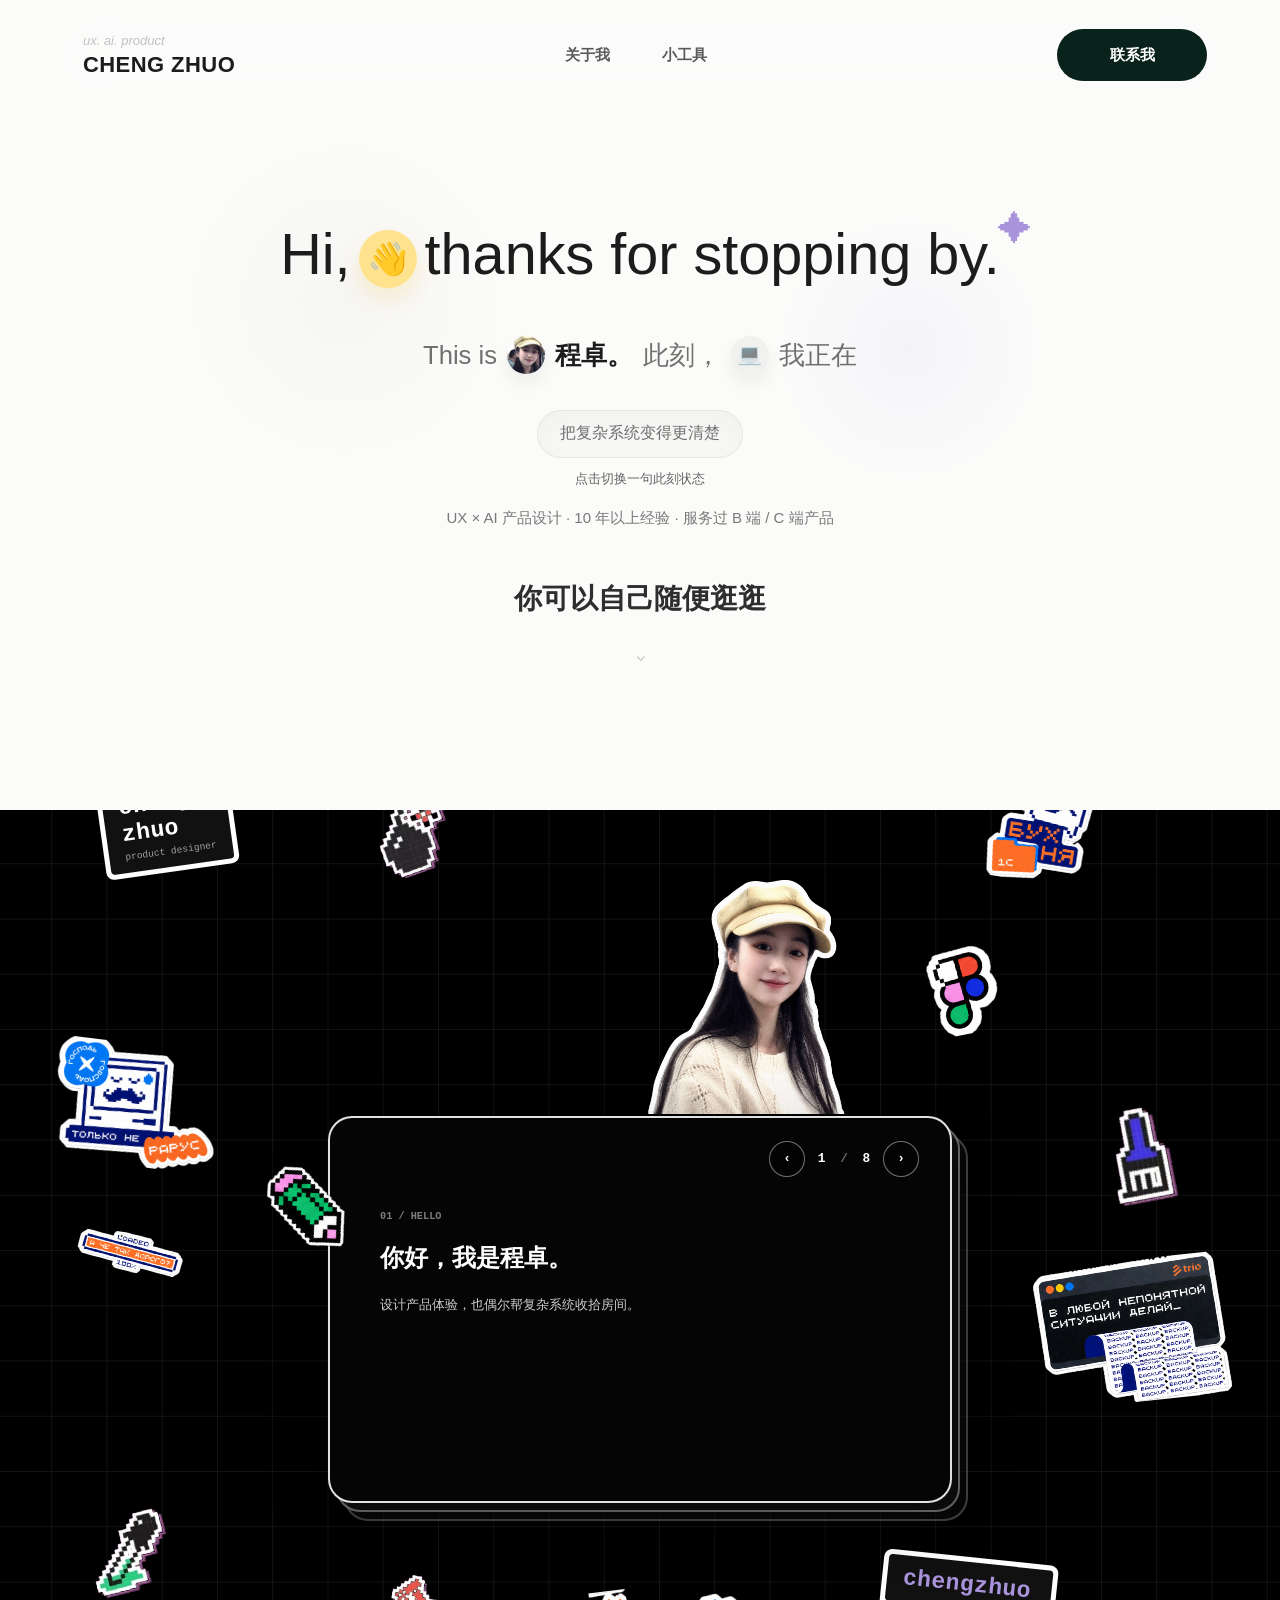
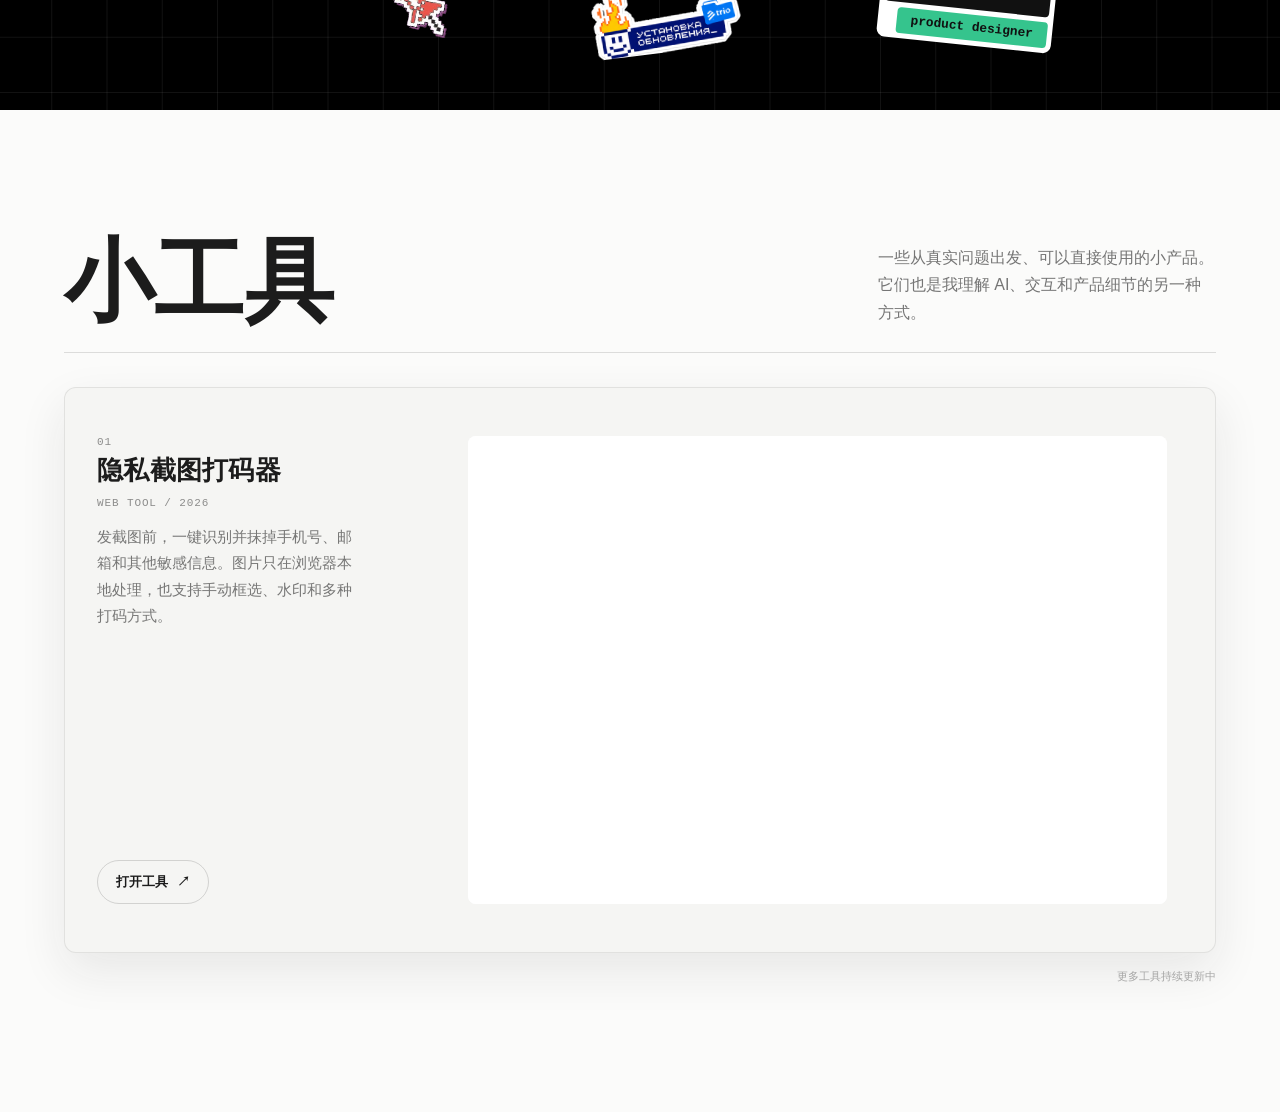
==== commit 41bc784c: "Refine responsive portfolio layout" ====
--- a/index.html
+++ b/index.html
@@ -6,7 +6,7 @@
     <title>程卓 - 设计师个人网站</title>
     <meta
       name="description"
-      content="程卓的设计师个人网站：个人介绍、作品集、AI 项目和工具入口。"
+      content="程卓的设计师个人网站：个人介绍、AI 项目和工具入口。"
     />
     <style>
       :root {
@@ -128,6 +128,7 @@
       .brand {
         line-height: 1.05;
         min-width: 128px;
+        padding-left: clamp(14px, 1.4vw, 24px);
       }
 
       .brand span {
@@ -150,6 +151,7 @@
         font-size: 22px;
         font-weight: 760;
         letter-spacing: 0.02em;
+        white-space: nowrap;
         transition:
           margin 260ms var(--ease),
           font-size 260ms var(--ease),
@@ -625,6 +627,31 @@
         left: 24%;
         width: 52%;
         height: 43%;
+        isolation: isolate;
+      }
+
+      .sticker-deck::before,
+      .sticker-deck::after {
+        content: "";
+        position: absolute;
+        inset: 0;
+        border: 2px solid rgba(255, 255, 255, 0.5);
+        border-radius: 24px;
+        background: #101010;
+        pointer-events: none;
+        transform-origin: center;
+      }
+
+      .sticker-deck::before {
+        z-index: 1;
+        opacity: 0.48;
+        transform: translate(16px, 18px);
+      }
+
+      .sticker-deck::after {
+        z-index: 2;
+        opacity: 0.76;
+        transform: translate(8px, 9px);
       }
 
       .sticker-deck-card {
@@ -732,21 +759,6 @@
         line-height: 1.45;
       }
 
-      .sticker-deck-action {
-        display: inline-flex;
-        align-items: center;
-        justify-content: center;
-        min-width: 112px;
-        min-height: 34px;
-        margin-top: 16px;
-        border-radius: 999px;
-        background: #ffffff;
-        color: #111111;
-        font-size: 11px;
-        font-weight: 750;
-      }
-
-      .sticker-deck-action[hidden],
       .sticker-deck-note[hidden] {
         display: none;
       }
@@ -787,11 +799,20 @@
       }
 
       @media (max-aspect-ratio: 4 / 3) {
+        .hero {
+          min-height: auto;
+        }
+
+        .hero-center {
+          margin-top: clamp(150px, 19vw, 240px);
+        }
+
         .site > .sticker-section {
           --sticker-grid-size: 4.604vw;
+          min-height: auto;
           background-position:
             0.938vw
-            calc((100svh - 75vw) / 2 + 4.438vw);
+            4.438vw;
         }
       }
 
@@ -1081,23 +1102,6 @@
         line-height: 1.2;
       }
 
-      .projects-section {
-        background: #eeeeec;
-      }
-
-      .projects-section .section-head {
-        grid-template-columns: 1fr;
-        justify-items: center;
-      }
-
-      .projects-section .section-head h2 {
-        font-size: clamp(28px, 3.2vw, 46px);
-      }
-
-      .projects-section .section-frame {
-        width: min(100%, 133.333svh);
-      }
-
       .section-head {
         display: grid;
         grid-template-columns: minmax(0, 0.82fr) minmax(0, 1.28fr);
@@ -1123,105 +1127,6 @@
         line-height: 1.7;
         justify-self: end;
         text-wrap: pretty;
-      }
-
-      .band-stack {
-        width: 100%;
-      }
-
-      .project-band {
-        position: sticky;
-        top: calc(clamp(96px, 12vh, 132px) + var(--stack-offset));
-        z-index: var(--stack-z);
-        display: grid;
-        grid-template-columns: minmax(0, 0.7fr) minmax(0, 1.3fr);
-        align-items: stretch;
-        height: 480px;
-        margin-bottom: clamp(110px, 15vh, 160px);
-        overflow: hidden;
-        border: 1px solid rgba(28, 28, 28, 0.09);
-        border-radius: 12px;
-        background: #f5f5f3;
-        box-shadow: 0 18px 48px rgba(28, 28, 28, 0.09);
-        opacity: var(--stack-opacity, 1);
-        filter: blur(var(--stack-blur, 0));
-        transform: translateY(var(--stack-shift, 0)) scale(var(--stack-scale, 1));
-        transform-origin: center top;
-        will-change: transform, opacity, filter;
-      }
-
-      .project-band:last-child {
-        margin-bottom: 0;
-      }
-
-      .band-copy {
-        display: flex;
-        flex-direction: column;
-        justify-content: flex-start;
-        gap: 8px;
-        min-width: 0;
-        padding: 48px clamp(18px, 2.5vw, 36px) clamp(18px, 2.5vw, 36px);
-      }
-
-      .band-name {
-        color: var(--ink);
-        font-size: clamp(20px, 2vw, 30px);
-        font-weight: 650;
-        line-height: 1.15;
-        letter-spacing: 0.01em;
-        transition: transform 240ms var(--ease-out);
-      }
-
-      .band-meta {
-        color: rgba(28, 28, 28, 0.48);
-        font-family: var(--mono);
-        font-size: 11px;
-        letter-spacing: 0.08em;
-        text-transform: uppercase;
-      }
-
-      .band-preview {
-        overflow: hidden;
-        margin: 48px 48px 48px 0;
-        border-radius: 8px;
-        background: #ffffff;
-      }
-
-      .band-preview img {
-        display: block;
-        width: 100%;
-        height: 100%;
-        object-fit: cover;
-        object-position: left top;
-      }
-
-      @media (hover: hover) and (pointer: fine) {
-        .project-band:hover .band-name {
-          transform: translateX(6px);
-        }
-      }
-
-      @media (max-width: 900px) {
-        .project-band {
-          position: relative;
-          top: auto;
-          grid-template-columns: 1fr;
-          height: auto;
-          margin-bottom: 24px;
-          opacity: 1;
-          filter: none;
-          transform: none;
-          will-change: auto;
-        }
-
-        .band-copy {
-          padding: 20px;
-        }
-
-        .band-preview {
-          height: 180px;
-          margin: 0;
-        }
       }
 
       .tools-section {
@@ -1500,6 +1405,60 @@
       }
 
       @media (max-width: 900px) {
+        .hero-center {
+          margin-top: 150px;
+        }
+
+        .section-head,
+        .about-grid,
+        .who-layout {
+          grid-template-columns: 1fr;
+        }
+
+        .section-head {
+          gap: 18px;
+          padding-bottom: 20px;
+        }
+
+        .section-head p {
+          justify-self: start;
+        }
+
+        .about-section {
+          min-height: auto;
+          padding-top: 88px;
+          padding-bottom: 88px;
+        }
+
+        .pass-stage {
+          min-height: 500px;
+          place-items: center;
+        }
+
+        .who-copy {
+          max-width: none;
+          transform: none;
+        }
+
+        .tool-entry {
+          grid-template-columns: 1fr;
+        }
+
+        .tool-entry-head {
+          padding: 20px;
+        }
+
+        .tool-description {
+          max-width: 52ch;
+        }
+
+        .tool-preview-link {
+          margin: 0;
+        }
+
+      }
+
+      @media (max-width: 640px) {
         .topbar {
           grid-template-columns: 1fr auto;
           top: 20px;
@@ -1528,58 +1487,6 @@
         .mobile-nav {
           width: min(100vw - 40px, 360px);
         }
-
-        .hero-center {
-          margin-top: 150px;
-        }
-
-        .section-head,
-        .about-grid,
-        .who-layout {
-          grid-template-columns: 1fr;
-        }
-
-        .section-head {
-          gap: 18px;
-          padding-bottom: 20px;
-        }
-
-        .section-head p {
-          justify-self: start;
-        }
-
-        .about-section {
-          min-height: auto;
-          padding-top: 88px;
-          padding-bottom: 88px;
-        }
-
-        .pass-stage {
-          min-height: 500px;
-          place-items: center;
-        }
-
-        .who-copy {
-          max-width: none;
-          transform: none;
-        }
-
-        .tool-entry {
-          grid-template-columns: 1fr;
-        }
-
-        .tool-entry-head {
-          padding: 20px;
-        }
-
-        .tool-description {
-          max-width: 52ch;
-        }
-
-        .tool-preview-link {
-          margin: 0;
-        }
-
       }
 
       @media (max-width: 560px) {
@@ -1676,13 +1583,6 @@
         .sticker-deck-note,
         .sticker-deck-eyebrow {
           font-size: 8px;
-        }
-
-        .sticker-deck-action {
-          min-width: 88px;
-          min-height: 30px;
-          margin-top: 10px;
-          font-size: 9px;
         }
 
         .who-copy h2 {
@@ -1749,7 +1649,6 @@
           </a>
           <nav class="nav" aria-label="主导航">
             <a href="#about">关于我</a>
-            <a href="#projects">我的作品</a>
             <a href="#tools">小工具</a>
           </nav>
           <div class="topbar-actions">
@@ -1767,7 +1666,6 @@
           </div>
           <nav class="mobile-nav" id="mobileNav" aria-label="移动端主导航" hidden>
             <a href="#about">关于我</a>
-            <a href="#projects">我的作品</a>
             <a href="#tools">小工具</a>
           </nav>
         </header>
@@ -1942,7 +1840,6 @@
                   设计产品体验，也偶尔帮复杂系统收拾房间。
                 </p>
                 <p class="sticker-deck-note" id="stickerDeckNote" hidden></p>
-                <a class="sticker-deck-action" id="stickerDeckAction" href="#projects" hidden></a>
               </div>
             </article>
           </div>
@@ -1950,62 +1847,6 @@
           <div class="sticker-interaction-layer" aria-label="可点击贴纸">
             <button class="sticker-hit" type="button" data-sticker-item="portrait" aria-label="程卓人物贴纸" aria-pressed="false" style="--x: 49.5%; --y: 7%; --w: 19%; --h: 27%; --radius: 24px"></button>
           </div>
-          </div>
-        </div>
-      </section>
-
-      <section id="projects" class="section projects-section" aria-labelledby="projectsTitle">
-        <div class="section-frame">
-          <div class="section-head">
-            <h2 id="projectsTitle">Selected Works</h2>
-          </div>
-
-          <div class="band-stack">
-          <a class="project-band" href="work/ai-recruitment.html" style="--stack-offset: 0px; --stack-z: 1">
-            <div class="band-copy">
-              <strong class="band-name">AI 招聘 · 脉脉人才银行</strong>
-              <span class="band-meta">AI 产品 / B 端招聘系统 · 2023 – 2026</span>
-            </div>
-            <div class="band-preview">
-              <img src="assets/portfolio/ai-recruitment-monitor-preview.png" alt="AI 招聘 · 脉脉人才银行项目封面" loading="lazy" />
-            </div>
-          </a>
-          <a class="project-band" href="work/ai-resume.html" style="--stack-offset: 10px; --stack-z: 2">
-            <div class="band-copy">
-              <strong class="band-name">AI 简历优化助手</strong>
-              <span class="band-meta">AI 简历工具 / 移动端 MVP · 2026</span>
-            </div>
-            <div class="band-preview">
-              <img src="assets/portfolio/ai-resume.png" alt="AI 简历优化助手项目封面" loading="lazy" />
-            </div>
-          </a>
-          <a class="project-band" href="work/mofang.html" style="--stack-offset: 20px; --stack-z: 3">
-            <div class="band-copy">
-              <strong class="band-name">58 魔方 · 魔聘系统</strong>
-              <span class="band-meta">企业系统体验升级 / 招聘流程 · 2022 – 2023</span>
-            </div>
-            <div class="band-preview">
-              <img src="assets/portfolio/mofang.png" alt="58 魔方 · 魔聘系统项目封面" loading="lazy" />
-            </div>
-          </a>
-          <a class="project-band" href="work/petloo.html" style="--stack-offset: 30px; --stack-z: 4">
-            <div class="band-copy">
-              <strong class="band-name">Petloo Intelligence</strong>
-              <span class="band-meta">C 端移动体验 / 智能硬件 · 2023</span>
-            </div>
-            <div class="band-preview">
-              <img src="assets/portfolio/petloo.png" alt="Petloo Intelligence 项目封面" loading="lazy" />
-            </div>
-          </a>
-          <a class="project-band" href="work/aigc-explore.html" style="--stack-offset: 40px; --stack-z: 5">
-            <div class="band-copy">
-              <strong class="band-name">AIGC 探索</strong>
-              <span class="band-meta">AI 视觉工作流 / 设计实验 · 2025 – 2026</span>
-            </div>
-            <div class="band-preview">
-              <img src="assets/portfolio/aigc-explore.png" alt="AIGC 探索项目封面" loading="lazy" />
-            </div>
-          </a>
           </div>
         </div>
       </section>
@@ -2078,7 +1919,7 @@
         "让 AI 输出更可控、可解释",
         "整理招聘科技里的关键体验",
         "做一点能真实使用的小工具",
-        "把作品集变成数字自留地",
+        "把个人网站变成数字自留地",
       ];
 
       const topbar = document.querySelector(".topbar");
@@ -2102,7 +1943,6 @@
       const stickerDeckTitle = document.getElementById("stickerDeckTitle");
       const stickerDeckBody = document.getElementById("stickerDeckBody");
       const stickerDeckNote = document.getElementById("stickerDeckNote");
-      const stickerDeckAction = document.getElementById("stickerDeckAction");
       const stickerDeckState = StickerDeck.createState(StickerDeck.cards);
       const stickerHitTargets = [...document.querySelectorAll(".sticker-hit")];
 
@@ -2135,7 +1975,7 @@
       const updateTopbar = () => {
         const compact = window.scrollY > 28;
         const small = window.matchMedia("(max-width: 560px)").matches;
-        const medium = window.matchMedia("(max-width: 900px)").matches;
+        const medium = window.matchMedia("(max-width: 640px)").matches;
         if (!medium && mobileNavOpen) {
           setMobileNavOpen(false);
         }
@@ -2200,12 +2040,6 @@
         stickerDeckBody.textContent = card.body;
         stickerDeckNote.hidden = !card.note;
         stickerDeckNote.textContent = card.note || "";
-        stickerDeckAction.hidden = !card.action;
-
-        if (card.action) {
-          stickerDeckAction.textContent = card.action.label;
-          stickerDeckAction.href = card.action.href;
-        }
 
         stickerDeck.setAttribute(
           "aria-label",
@@ -2357,59 +2191,6 @@
 
       renderStickerDeck();
 
-      const projectBands = [...document.querySelectorAll(".project-band")];
-
-      let projectStackFrame = 0;
-      const updateProjectStack = () => {
-        const useStaticLayout =
-          window.matchMedia("(max-width: 900px)").matches || reducedMotionQuery.matches;
-
-        if (useStaticLayout) {
-          projectBands.forEach((card) => {
-            card.style.removeProperty("--stack-scale");
-            card.style.removeProperty("--stack-opacity");
-            card.style.removeProperty("--stack-blur");
-            card.style.removeProperty("--stack-shift");
-          });
-          return;
-        }
-
-        const baseTop = Math.min(Math.max(window.innerHeight * 0.14, 104), 160);
-        const transitionRange = Math.min(window.innerHeight * 0.42, 420);
-
-        projectBands.forEach((card, index) => {
-          const nextCard = projectBands[index + 1];
-          let progress = 0;
-
-          if (nextCard) {
-            const nextTop = nextCard.getBoundingClientRect().top;
-            const targetTop = baseTop + (index + 1) * 10;
-            progress = Math.min(
-              Math.max((targetTop + transitionRange - nextTop) / transitionRange, 0),
-              1,
-            );
-          }
-
-          card.style.setProperty("--stack-scale", (1 - progress * 0.045).toFixed(4));
-          card.style.setProperty("--stack-opacity", (1 - progress * 0.32).toFixed(3));
-          card.style.setProperty("--stack-blur", `${(progress * 1.2).toFixed(2)}px`);
-          card.style.setProperty("--stack-shift", `${(-progress * 8).toFixed(2)}px`);
-        });
-      };
-
-      const scheduleProjectStack = () => {
-        if (projectStackFrame) return;
-        projectStackFrame = requestAnimationFrame(() => {
-          updateProjectStack();
-          projectStackFrame = 0;
-        });
-      };
-
-      updateProjectStack();
-      window.addEventListener("scroll", scheduleProjectStack, { passive: true });
-      window.addEventListener("resize", scheduleProjectStack);
-      reducedMotionQuery.addEventListener?.("change", updateProjectStack);
-
       phraseButton.addEventListener("click", () => {
         phraseIndex = (phraseIndex + 1) % phrases.length;
         phraseText.animate(
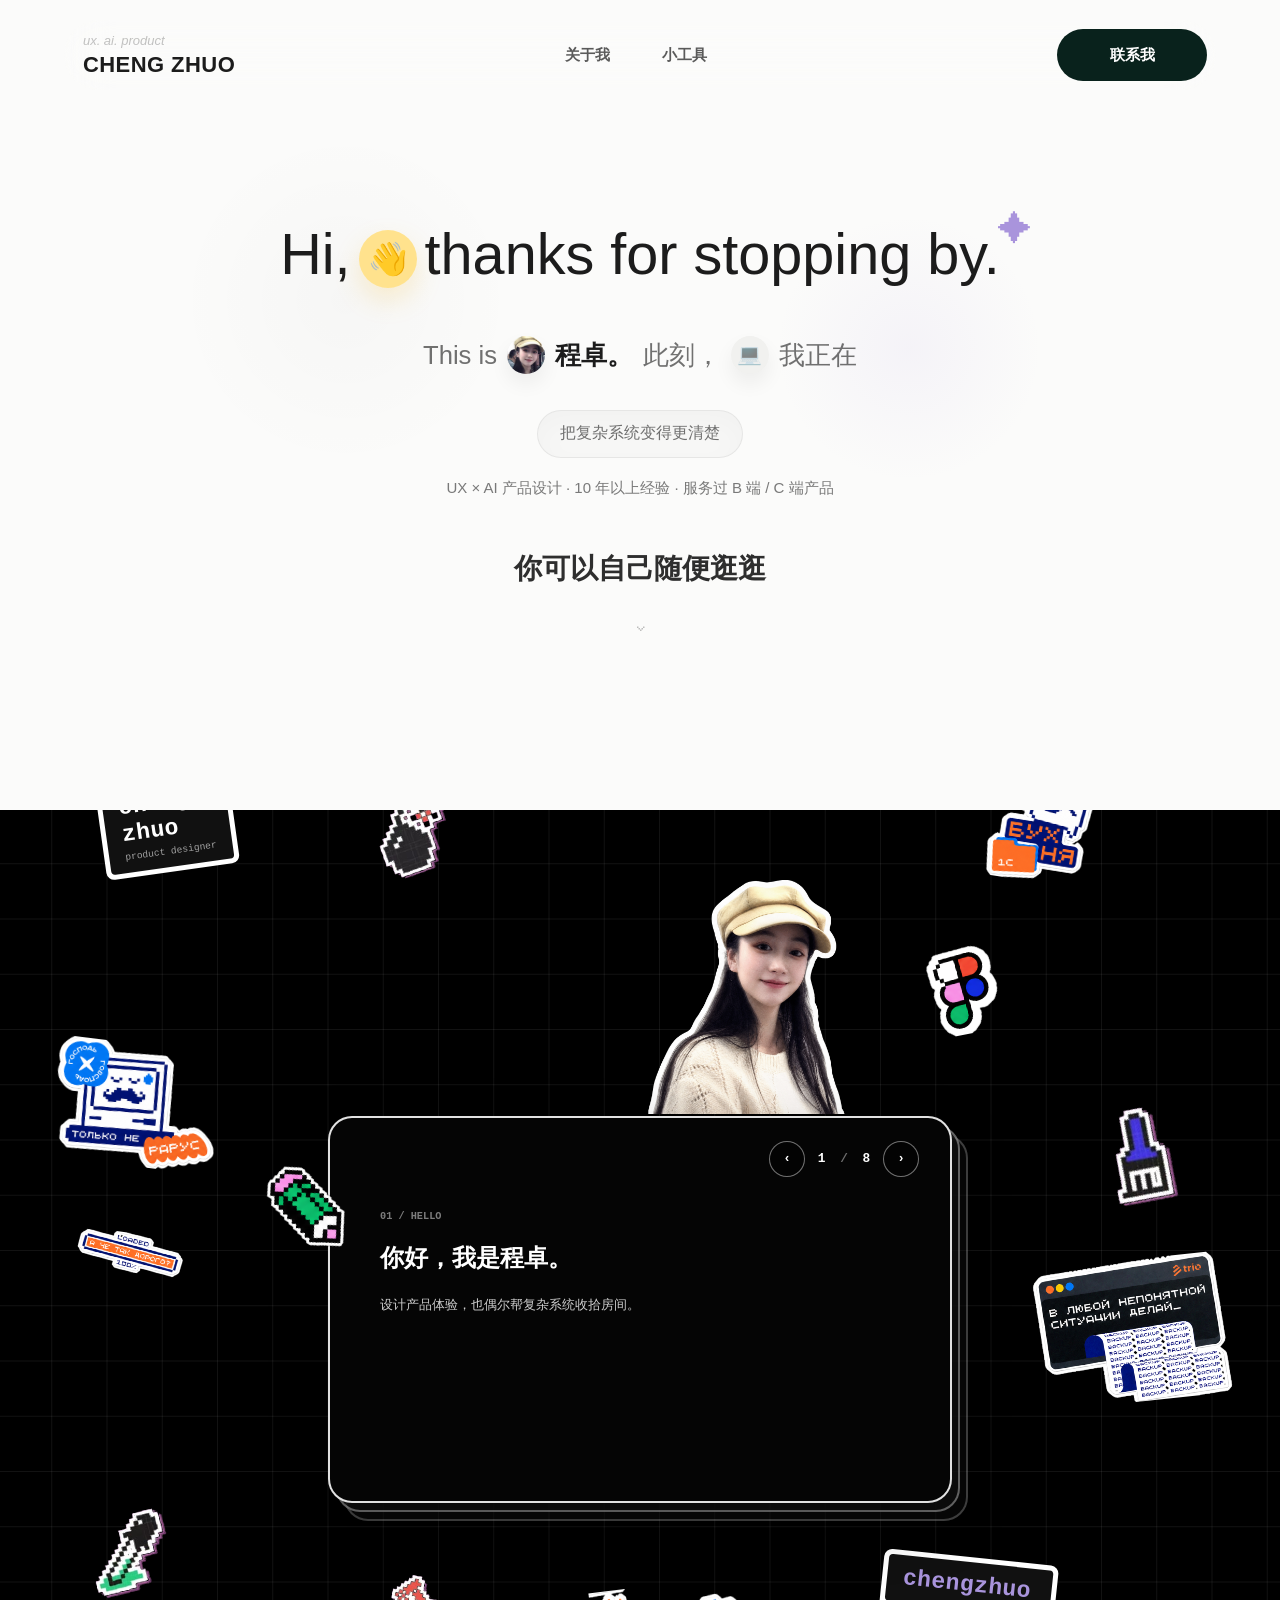
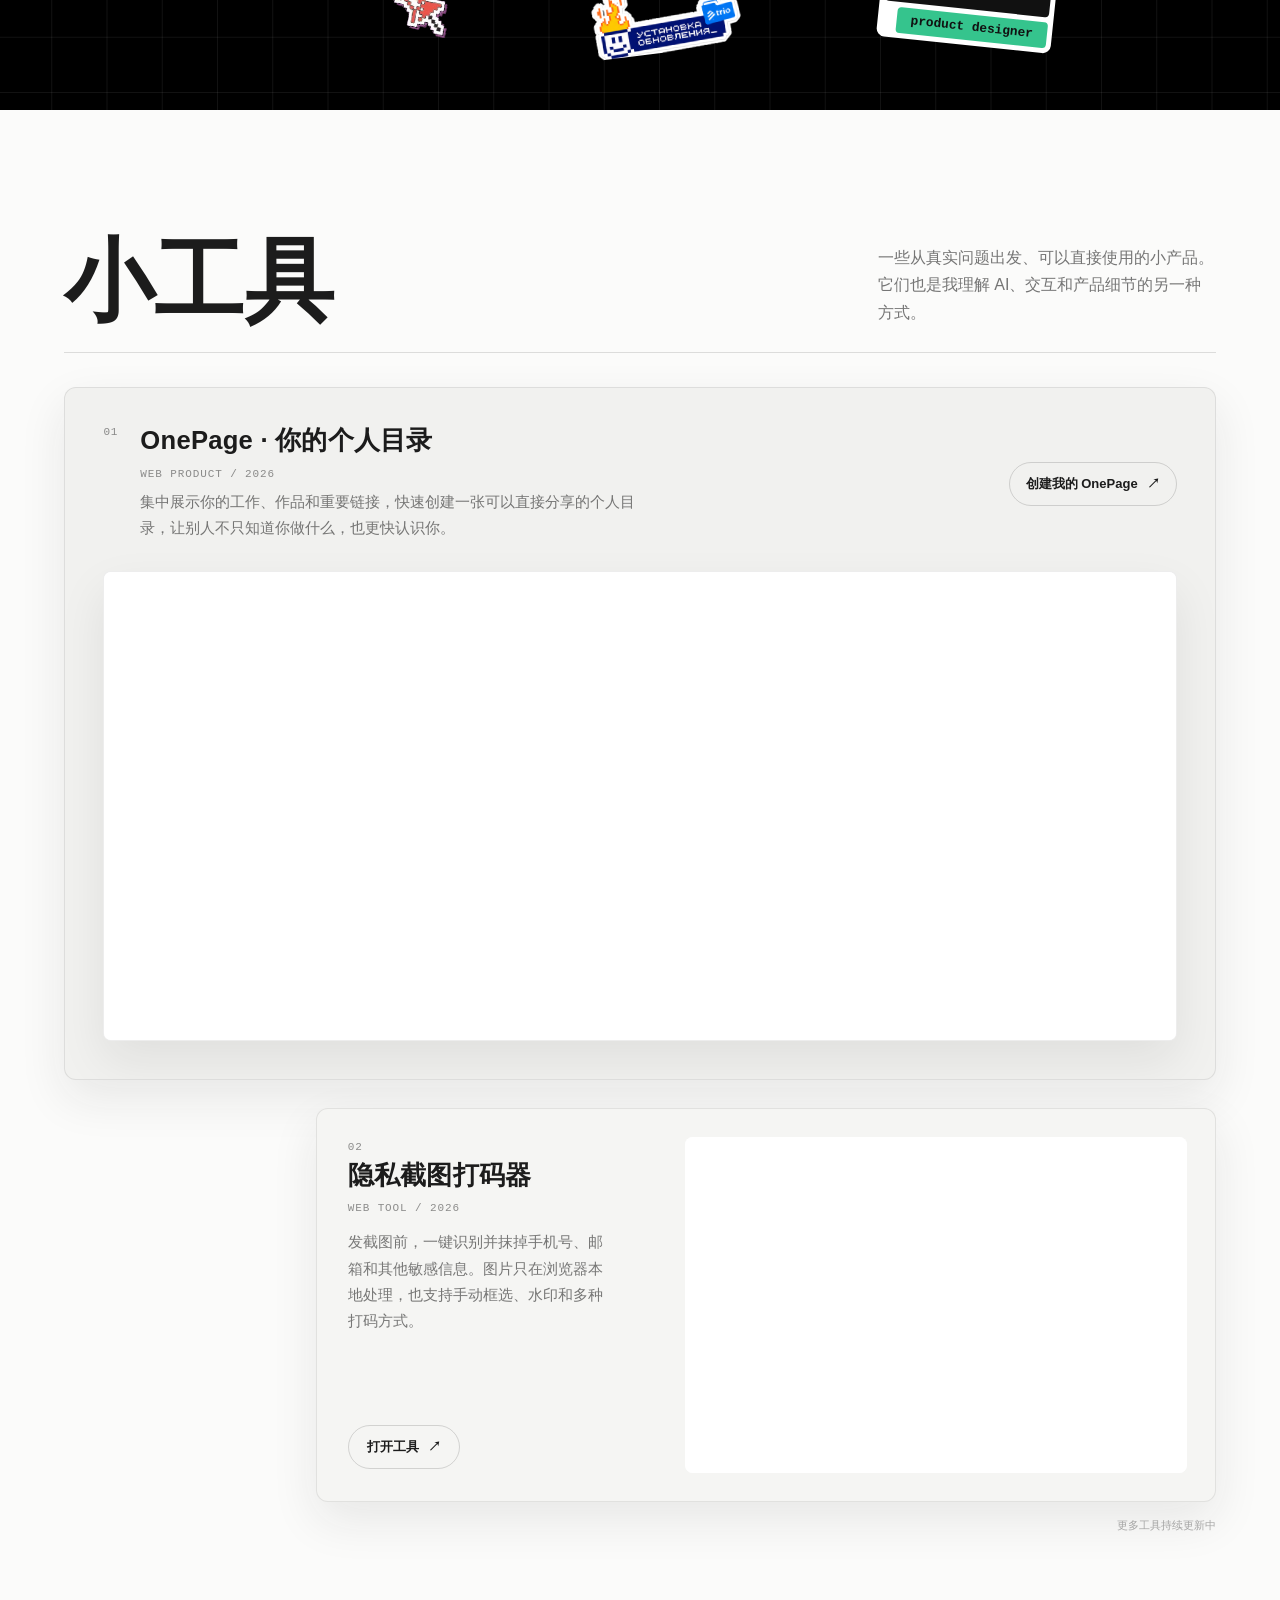
==== commit 0f090572: "Feature OnePage in tools section" ====
--- a/index.html
+++ b/index.html
@@ -383,12 +383,6 @@
           background 180ms var(--ease);
       }
 
-      .tiny-caption {
-        margin: 12px 0 0;
-        color: rgba(28, 28, 28, 0.68);
-        font-size: 13px;
-      }
-
       .hero-identity {
         margin: 18px 0 0;
         color: rgba(28, 28, 28, 0.58);
@@ -1146,6 +1140,70 @@
         border-radius: 12px;
         background: #f5f5f3;
         box-shadow: 0 18px 48px rgba(28, 28, 28, 0.09);
+      }
+
+      .tool-entry + .tool-entry {
+        margin-top: 28px;
+      }
+
+      .tool-entry-featured {
+        grid-template-columns: 1fr;
+        padding: clamp(24px, 3vw, 42px);
+        background: #f1f1ef;
+      }
+
+      .tool-entry-featured .tool-entry-head {
+        display: grid;
+        grid-template-columns: auto minmax(0, 1fr) auto;
+        grid-template-areas:
+          "number title action"
+          ". description action";
+        column-gap: 22px;
+        row-gap: 8px;
+        align-items: start;
+        padding: 0;
+      }
+
+      .tool-entry-featured .tool-number {
+        grid-area: number;
+      }
+
+      .tool-entry-featured .tool-title {
+        grid-area: title;
+      }
+
+      .tool-entry-featured .tool-description {
+        grid-area: description;
+        max-width: 62ch;
+        margin-top: 0;
+      }
+
+      .tool-entry-featured .tool-open {
+        grid-area: action;
+        align-self: center;
+        margin-top: 0;
+      }
+
+      .tool-entry-featured .tool-preview-link {
+        width: 100%;
+        margin: 30px 0 0;
+        aspect-ratio: 16 / 7;
+        border: 1px solid rgba(28, 28, 28, 0.08);
+        box-shadow: 0 20px 48px rgba(28, 28, 28, 0.08);
+      }
+
+      .tool-entry-compact {
+        width: min(900px, 84%);
+        margin-left: auto;
+        grid-template-columns: minmax(0, 0.82fr) minmax(0, 1.18fr);
+      }
+
+      .tool-entry-compact .tool-entry-head {
+        padding: 32px clamp(18px, 2.4vw, 32px);
+      }
+
+      .tool-entry-compact .tool-preview-link {
+        margin: 28px 28px 28px 0;
       }
 
       .tool-entry-head {
@@ -1259,6 +1317,17 @@
         transition: transform 280ms var(--ease-out);
       }
 
+      .tool-preview-frame {
+        position: absolute;
+        inset: 0;
+        width: 100%;
+        height: 100%;
+        border: 0;
+        background: #ffffff;
+        pointer-events: none;
+        transition: transform 280ms var(--ease-out);
+      }
+
       .site :where(a, button, [tabindex="0"]):focus-visible {
         outline: 2px solid currentColor;
         outline-offset: 3px;
@@ -1323,7 +1392,7 @@
           transform: translateX(6px);
         }
 
-        .tool-preview-link:hover .tool-preview-video {
+        .tool-preview-link:hover :is(.tool-preview-video, .tool-preview-frame) {
           transform: scale(1.008);
         }
 
@@ -1442,6 +1511,41 @@
 
         .tool-entry {
           grid-template-columns: 1fr;
+        }
+
+        .tool-entry-featured {
+          padding: 20px;
+        }
+
+        .tool-entry-featured .tool-entry-head {
+          grid-template-columns: auto minmax(0, 1fr);
+          grid-template-areas:
+            "number title"
+            "description description"
+            "action action";
+        }
+
+        .tool-entry-featured .tool-open {
+          justify-self: start;
+          margin-top: 10px;
+        }
+
+        .tool-entry-featured .tool-preview-link {
+          margin-top: 22px;
+          aspect-ratio: 4 / 3;
+        }
+
+        .tool-entry-compact {
+          width: 100%;
+          margin-left: 0;
+        }
+
+        .tool-entry-compact .tool-entry-head {
+          padding: 20px;
+        }
+
+        .tool-entry-compact .tool-preview-link {
+          margin: 0;
         }
 
         .tool-entry-head {
@@ -1691,7 +1795,6 @@
             <span id="phraseText">把复杂系统变得更清楚</span>
           </button>
 
-          <p class="tiny-caption" id="phraseCaption">点击切换一句此刻状态</p>
           <p class="hero-identity">UX × AI 产品设计 · 10 年以上经验 · 服务过 B 端 / C 端产品</p>
           <p class="wander">你可以自己随便逛逛</p>
           <a class="down" href="#about" aria-label="向下浏览">⌄</a>
@@ -1860,9 +1963,50 @@
             </p>
           </div>
 
-          <article class="tool-entry">
+          <article class="tool-entry tool-entry-featured">
           <div class="tool-entry-head">
             <span class="tool-number">01</span>
+            <div class="tool-title">
+              <h3>OnePage · 你的个人目录</h3>
+              <span>WEB PRODUCT / 2026</span>
+            </div>
+            <p class="tool-description">
+              集中展示你的工作、作品和重要链接，快速创建一张可以直接分享的个人目录，让别人不只知道你做什么，也更快认识你。
+            </p>
+            <a
+              class="tool-open"
+              href="https://onepage.chengzhuo.work/"
+              target="_blank"
+              rel="noreferrer"
+            >
+              <span>创建我的 OnePage</span>
+              <span aria-hidden="true">&#8599;</span>
+            </a>
+          </div>
+
+          <div class="tool-preview-link">
+            <a
+              class="tool-preview-hit"
+              href="https://onepage.chengzhuo.work/#/p/OokQhQvxO8Na"
+              target="_blank"
+              rel="noreferrer"
+              aria-label="查看 OnePage 公开页面示例"
+            ></a>
+            <iframe
+              class="tool-preview-frame"
+              src="https://onepage.chengzhuo.work/#/p/OokQhQvxO8Na"
+              title="OnePage 公开页面预览"
+              loading="lazy"
+              scrolling="no"
+              tabindex="-1"
+            ></iframe>
+            <span class="tool-preview-cue" aria-hidden="true">&#8599;</span>
+          </div>
+          </article>
+
+          <article class="tool-entry tool-entry-compact">
+          <div class="tool-entry-head">
+            <span class="tool-number">02</span>
             <div class="tool-title">
               <h3>隐私截图打码器</h3>
               <span>WEB TOOL / 2026</span>
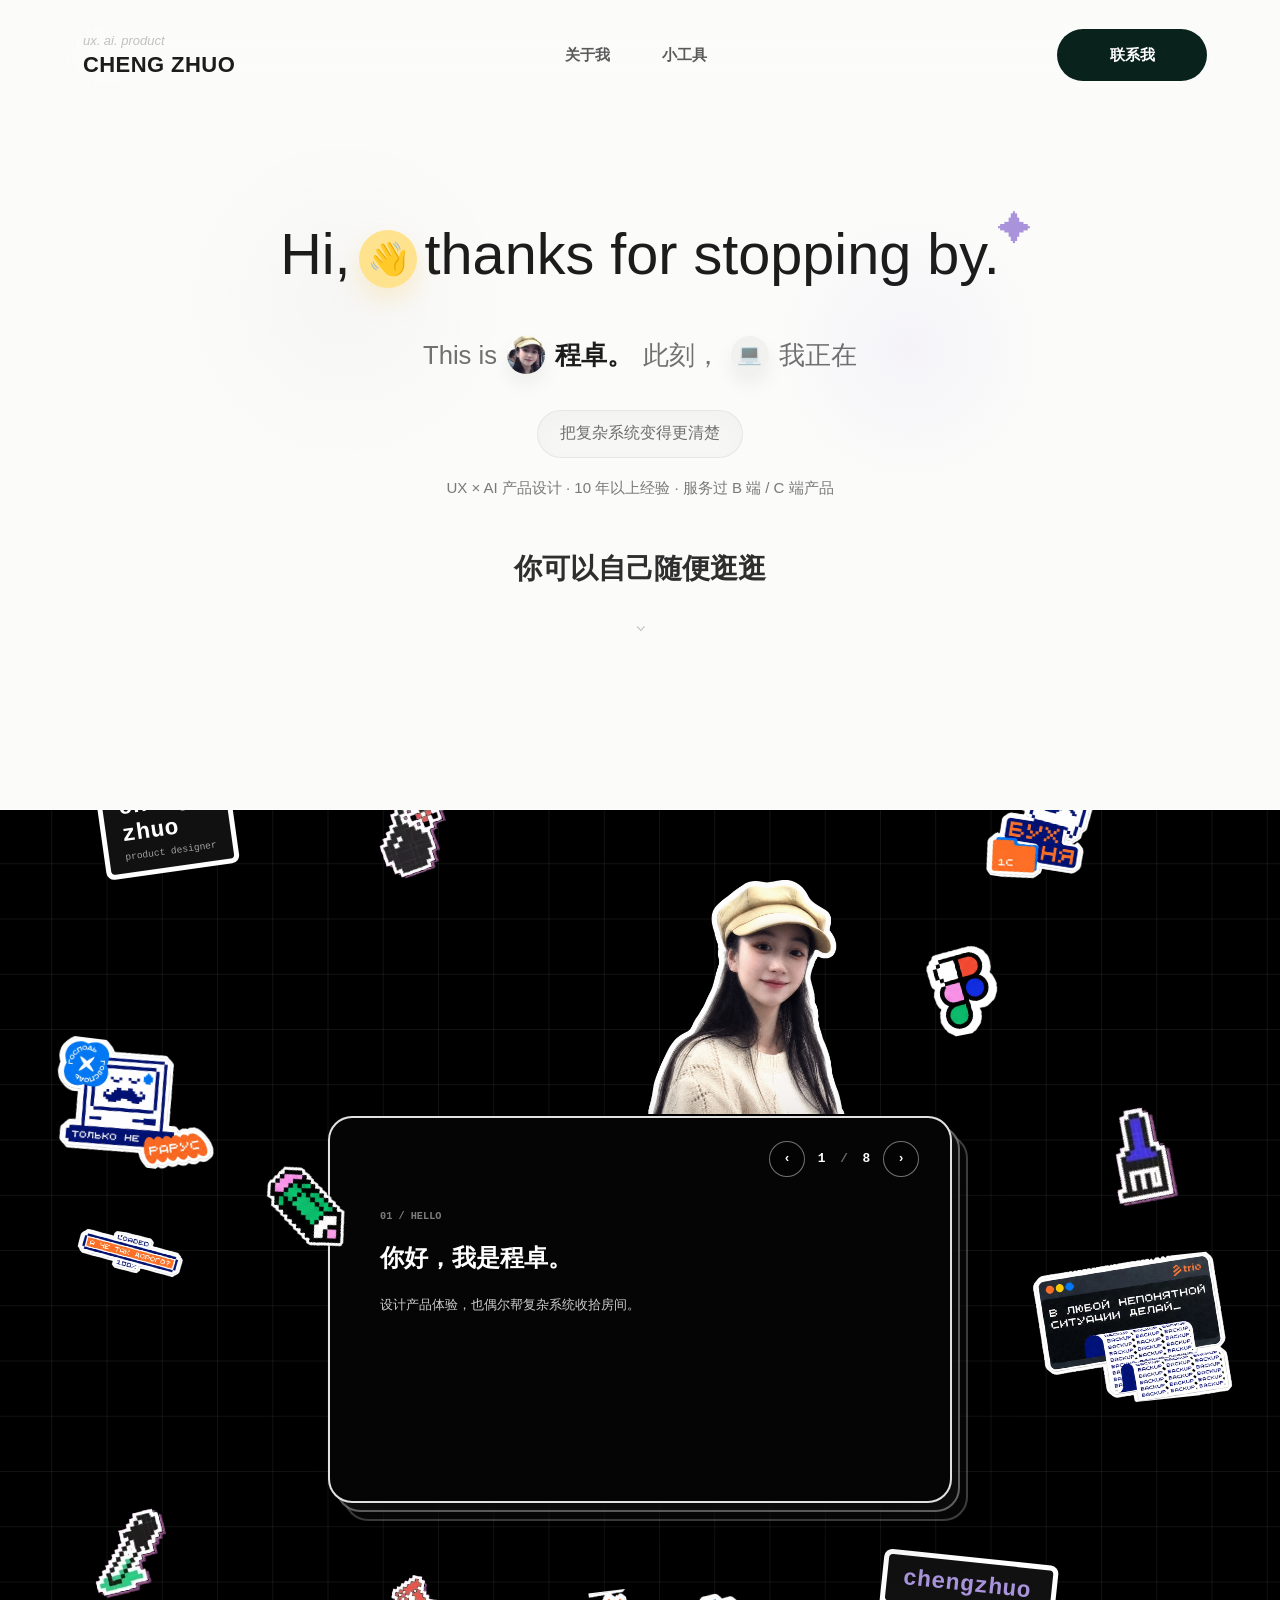
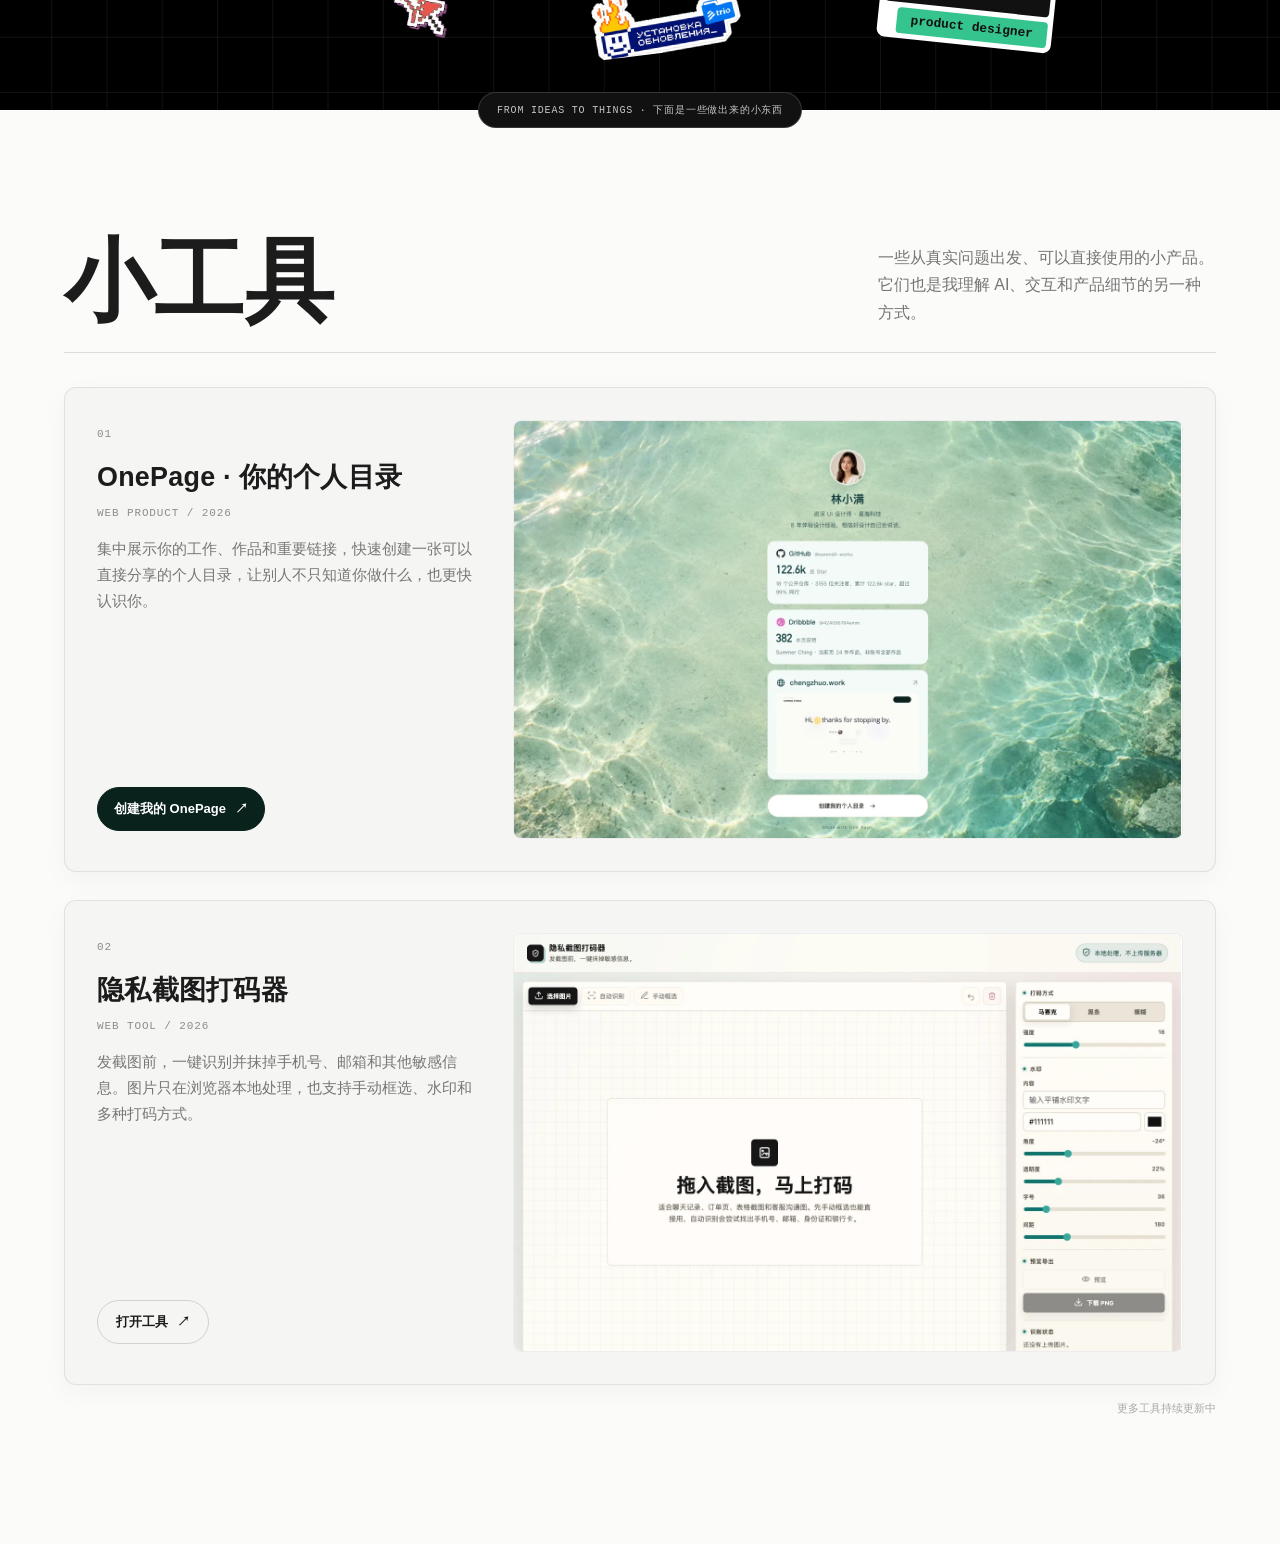
==== commit 022620d8: "Unify tools layout and optimize preview loading" ====
--- a/index.html
+++ b/index.html
@@ -383,6 +383,20 @@
           background 180ms var(--ease);
       }
 
+      .phrase-picker::after {
+        content: "↻";
+        width: 0;
+        overflow: hidden;
+        color: rgba(28, 28, 28, 0.34);
+        font-size: 15px;
+        opacity: 0;
+        transform: rotate(-45deg);
+        transition:
+          width 180ms var(--ease-out),
+          opacity 180ms var(--ease-out),
+          transform 220ms var(--ease-out);
+      }
+
       .hero-identity {
         margin: 18px 0 0;
         color: rgba(28, 28, 28, 0.58);
@@ -1124,7 +1138,26 @@
       }
 
       .tools-section {
+        position: relative;
         background: var(--paper);
+      }
+
+      .tools-kicker {
+        position: absolute;
+        top: 0;
+        left: 50%;
+        z-index: 2;
+        margin: 0;
+        padding: 10px 18px;
+        border: 1px solid rgba(255, 255, 255, 0.16);
+        border-radius: 999px;
+        background: #111111;
+        color: rgba(255, 255, 255, 0.76);
+        font-family: var(--mono);
+        font-size: 10px;
+        letter-spacing: 0.08em;
+        white-space: nowrap;
+        transform: translate(-50%, -50%);
       }
 
       .tools-section .section-head {
@@ -1133,86 +1166,34 @@
 
       .tool-entry {
         display: grid;
-        grid-template-columns: minmax(0, 0.7fr) minmax(0, 1.3fr);
+        grid-template-columns: minmax(0, 0.36fr) minmax(0, 0.64fr);
         align-items: stretch;
+        gap: clamp(24px, 3vw, 40px);
+        padding: clamp(24px, 2.5vw, 32px);
         overflow: hidden;
         border: 1px solid rgba(28, 28, 28, 0.09);
         border-radius: 12px;
         background: #f5f5f3;
-        box-shadow: 0 18px 48px rgba(28, 28, 28, 0.09);
+        box-shadow: 0 8px 28px rgba(28, 28, 28, 0.035);
       }
 
       .tool-entry + .tool-entry {
         margin-top: 28px;
       }
 
-      .tool-entry-featured {
-        grid-template-columns: 1fr;
-        padding: clamp(24px, 3vw, 42px);
-        background: #f1f1ef;
-      }
-
-      .tool-entry-featured .tool-entry-head {
-        display: grid;
-        grid-template-columns: auto minmax(0, 1fr) auto;
-        grid-template-areas:
-          "number title action"
-          ". description action";
-        column-gap: 22px;
-        row-gap: 8px;
-        align-items: start;
-        padding: 0;
-      }
-
-      .tool-entry-featured .tool-number {
-        grid-area: number;
-      }
-
-      .tool-entry-featured .tool-title {
-        grid-area: title;
-      }
-
-      .tool-entry-featured .tool-description {
-        grid-area: description;
-        max-width: 62ch;
-        margin-top: 0;
-      }
-
       .tool-entry-featured .tool-open {
-        grid-area: action;
-        align-self: center;
-        margin-top: 0;
-      }
-
-      .tool-entry-featured .tool-preview-link {
-        width: 100%;
-        margin: 30px 0 0;
-        aspect-ratio: 16 / 7;
-        border: 1px solid rgba(28, 28, 28, 0.08);
-        box-shadow: 0 20px 48px rgba(28, 28, 28, 0.08);
-      }
-
-      .tool-entry-compact {
-        width: min(900px, 84%);
-        margin-left: auto;
-        grid-template-columns: minmax(0, 0.82fr) minmax(0, 1.18fr);
-      }
-
-      .tool-entry-compact .tool-entry-head {
-        padding: 32px clamp(18px, 2.4vw, 32px);
-      }
-
-      .tool-entry-compact .tool-preview-link {
-        margin: 28px 28px 28px 0;
+        border-color: var(--green);
+        background: var(--green);
+        color: #ffffff;
       }
 
       .tool-entry-head {
         display: flex;
         flex-direction: column;
         align-items: flex-start;
-        gap: 8px;
+        gap: 12px;
         min-width: 0;
-        padding: 48px clamp(18px, 2.5vw, 36px);
+        padding: 8px 0;
       }
 
       .tool-number,
@@ -1225,22 +1206,23 @@
       }
 
       .tool-number {
-        padding-top: 0;
+        margin-bottom: 8px;
       }
 
       .tool-title h3 {
         margin: 0 0 7px;
         color: var(--ink);
-        font-size: clamp(20px, 2vw, 30px);
+        font-size: clamp(22px, 2.1vw, 28px);
         font-weight: 650;
-        line-height: 1.15;
+        line-height: 1.3;
         letter-spacing: 0.01em;
+        text-wrap: balance;
         transition: transform 240ms var(--ease-out);
       }
 
       .tool-description {
-        max-width: 31ch;
-        margin: 6px 0 0;
+        max-width: 100%;
+        margin: 4px 0 24px;
         color: rgba(28, 28, 28, 0.58);
         font-size: 15px;
         line-height: 1.75;
@@ -1269,10 +1251,13 @@
 
       .tool-preview-link {
         position: relative;
+        align-self: center;
         min-width: 0;
-        margin: 48px 48px 48px 0;
-        aspect-ratio: 269 / 180;
+        width: 100%;
+        margin: 0;
+        aspect-ratio: 8 / 5;
         overflow: hidden;
+        border: 1px solid rgba(28, 28, 28, 0.08);
         border-radius: 8px;
         background: #ffffff;
         isolation: isolate;
@@ -1317,13 +1302,14 @@
         transition: transform 280ms var(--ease-out);
       }
 
-      .tool-preview-frame {
+      .tool-preview-image {
         position: absolute;
         inset: 0;
         width: 100%;
         height: 100%;
-        border: 0;
         background: #ffffff;
+        object-fit: contain;
+        object-position: center;
         pointer-events: none;
         transition: transform 280ms var(--ease-out);
       }
@@ -1370,6 +1356,13 @@
           background: #fff;
         }
 
+        .phrase-picker:hover::after,
+        .phrase-picker:focus-visible::after {
+          width: 16px;
+          opacity: 1;
+          transform: rotate(0deg);
+        }
+
         .pass-card:hover {
           transform: translateY(-4px) rotate(-0.7deg);
           box-shadow:
@@ -1392,7 +1385,7 @@
           transform: translateX(6px);
         }
 
-        .tool-preview-link:hover :is(.tool-preview-video, .tool-preview-frame) {
+        .tool-preview-link:hover :is(.tool-preview-video, .tool-preview-image) {
           transform: scale(1.008);
         }
 
@@ -1511,53 +1504,21 @@
 
         .tool-entry {
           grid-template-columns: 1fr;
-        }
-
-        .tool-entry-featured {
-          padding: 20px;
-        }
-
-        .tool-entry-featured .tool-entry-head {
-          grid-template-columns: auto minmax(0, 1fr);
-          grid-template-areas:
-            "number title"
-            "description description"
-            "action action";
-        }
-
-        .tool-entry-featured .tool-open {
-          justify-self: start;
-          margin-top: 10px;
-        }
-
-        .tool-entry-featured .tool-preview-link {
-          margin-top: 22px;
-          aspect-ratio: 4 / 3;
-        }
-
-        .tool-entry-compact {
-          width: 100%;
-          margin-left: 0;
-        }
-
-        .tool-entry-compact .tool-entry-head {
-          padding: 20px;
-        }
-
-        .tool-entry-compact .tool-preview-link {
-          margin: 0;
+          gap: 24px;
+          padding: 24px;
         }
 
         .tool-entry-head {
-          padding: 20px;
+          padding: 0;
         }
 
         .tool-description {
           max-width: 52ch;
-        }
-
-        .tool-preview-link {
-          margin: 0;
+          margin-bottom: 8px;
+        }
+
+        .tool-open {
+          margin-top: 4px;
         }
 
       }
@@ -1654,6 +1615,86 @@
 
         .section {
           padding: 72px 20px;
+        }
+
+        .site > .sticker-section {
+          min-height: 660px;
+        }
+
+        .sticker-reference-frame {
+          width: 100%;
+          height: 660px;
+          aspect-ratio: auto;
+        }
+
+        .sticker-person-placement {
+          top: 7%;
+          left: 50%;
+          height: 27%;
+        }
+
+        .sticker-deck {
+          top: 32%;
+          left: 6%;
+          width: 88%;
+          height: 44%;
+        }
+
+        .sticker-deck::before {
+          transform: translate(8px, 9px);
+        }
+
+        .sticker-deck::after {
+          transform: translate(4px, 5px);
+        }
+
+        .sticker-float-bomb,
+        .sticker-float-brush,
+        .sticker-float-price,
+        .sticker-float-pin,
+        .sticker-float-floppy,
+        .sticker-float-character {
+          display: none;
+        }
+
+        .sticker-float-laptop {
+          top: 23%;
+          left: -2%;
+          width: 22%;
+        }
+
+        .sticker-float-figma {
+          top: 15%;
+          left: 84%;
+          width: 11%;
+        }
+
+        .sticker-float-marker {
+          top: 43%;
+          left: -1%;
+          width: 11%;
+        }
+
+        .sticker-float-terminal {
+          top: 62%;
+          left: 83%;
+          width: 20%;
+        }
+
+        .sticker-float-sword {
+          top: 82%;
+          left: 5%;
+          width: 11%;
+        }
+
+        .sticker-tag-black {
+          top: 1%;
+          left: 4%;
+        }
+
+        .sticker-tag-duo {
+          top: 84%;
+          left: 59%;
         }
 
         .sticker-deck-toolbar {
@@ -1783,7 +1824,7 @@
           <div class="intro-line">
             <span>This is</span>
             <span class="mini-avatar">
-              <img src="assets/profile/avatar-chengzhuo.png" alt="程卓头像" width="512" height="512" />
+              <img src="assets/profile/avatar-chengzhuo.webp" alt="程卓头像" width="512" height="512" />
             </span>
             <strong>程卓。</strong>
             <span>此刻，</span>
@@ -1791,7 +1832,7 @@
             <span>我正在</span>
           </div>
 
-          <button class="phrase-picker" type="button" id="phraseButton">
+          <button class="phrase-picker" type="button" id="phraseButton" aria-label="切换此刻状态">
             <span id="phraseText">把复杂系统变得更清楚</span>
           </button>
 
@@ -1806,77 +1847,77 @@
         <div class="sticker-reference-frame">
           <img
             class="sticker-float sticker-float-bomb"
-            src="assets/stickers/pixel-bomb.png"
+            src="assets/stickers/pixel-bomb.webp"
             alt=""
             aria-hidden="true"
             loading="lazy"
           />
           <img
             class="sticker-float sticker-float-figma"
-            src="assets/stickers/pixel-figma.png"
+            src="assets/stickers/pixel-figma.webp"
             alt=""
             aria-hidden="true"
             loading="lazy"
           />
           <img
             class="sticker-float sticker-float-brush"
-            src="assets/stickers/pixel-brush.png"
+            src="assets/stickers/pixel-brush.webp"
             alt=""
             aria-hidden="true"
             loading="lazy"
           />
           <img
             class="sticker-float sticker-float-marker"
-            src="assets/stickers/pixel-marker.png"
+            src="assets/stickers/pixel-marker.webp"
             alt=""
             aria-hidden="true"
             loading="lazy"
           />
           <img
             class="sticker-float sticker-float-sword"
-            src="assets/stickers/pixel-sword.png"
+            src="assets/stickers/pixel-sword.webp"
             alt=""
             aria-hidden="true"
             loading="lazy"
           />
           <img
             class="sticker-float sticker-float-pin"
-            src="assets/stickers/pixel-pin.png"
+            src="assets/stickers/pixel-pin.webp"
             alt=""
             aria-hidden="true"
             loading="lazy"
           />
           <img
             class="sticker-float sticker-float-laptop"
-            src="assets/stickers/fridge-laptop.png"
+            src="assets/stickers/fridge-laptop.webp"
             alt=""
             aria-hidden="true"
             loading="lazy"
           />
           <img
             class="sticker-float sticker-float-character"
-            src="assets/stickers/fridge-character.png"
+            src="assets/stickers/fridge-character.webp"
             alt=""
             aria-hidden="true"
             loading="lazy"
           />
           <img
             class="sticker-float sticker-float-terminal"
-            src="assets/stickers/fridge-terminal.png"
+            src="assets/stickers/fridge-terminal.webp"
             alt=""
             aria-hidden="true"
             loading="lazy"
           />
           <img
             class="sticker-float sticker-float-price"
-            src="assets/stickers/fridge-price.png"
+            src="assets/stickers/fridge-price.webp"
             alt=""
             aria-hidden="true"
             loading="lazy"
           />
           <img
             class="sticker-float sticker-float-floppy"
-            src="assets/stickers/fridge-floppy.png"
+            src="assets/stickers/fridge-floppy.webp"
             alt=""
             aria-hidden="true"
             loading="lazy"
@@ -1898,7 +1939,7 @@
 
           <div class="sticker-person-placement">
             <img
-              src="assets/sticker-person-card.png"
+              src="assets/sticker-person-card.webp"
               alt="程卓人物贴纸"
               width="768"
               height="901"
@@ -1955,6 +1996,7 @@
       </section>
 
       <section id="tools" class="section tools-section" aria-labelledby="toolsTitle">
+        <p class="tools-kicker">FROM IDEAS TO THINGS · 下面是一些做出来的小东西</p>
         <div class="section-frame">
           <div class="section-head">
             <h2 id="toolsTitle">小工具</h2>
@@ -1992,14 +2034,14 @@
               rel="noreferrer"
               aria-label="查看 OnePage 公开页面示例"
             ></a>
-            <iframe
-              class="tool-preview-frame"
-              src="https://onepage.chengzhuo.work/#/p/OokQhQvxO8Na"
-              title="OnePage 公开页面预览"
+            <img
+              class="tool-preview-image"
+              src="assets/tools/onepage-preview.webp"
+              alt="OnePage 公开页面示例"
               loading="lazy"
-              scrolling="no"
-              tabindex="-1"
-            ></iframe>
+              width="1440"
+              height="900"
+            />
             <span class="tool-preview-cue" aria-hidden="true">&#8599;</span>
           </div>
           </article>
@@ -2035,13 +2077,12 @@
             ></a>
             <video
               class="tool-preview-video"
-              src="assets/tools/privacy-mask-demo.m4v"
-              poster="assets/tools/privacy-mask-demo.m4v.png"
-              autoplay
+              data-src="assets/tools/privacy-mask-demo.m4v"
+              poster="assets/tools/privacy-mask-preview.webp"
               muted
               loop
               playsinline
-              preload="metadata"
+              preload="none"
               data-demo-video
               aria-hidden="true"
             ></video>
@@ -2090,9 +2131,10 @@
       const stickerDeckState = StickerDeck.createState(StickerDeck.cards);
       const stickerHitTargets = [...document.querySelectorAll(".sticker-hit")];
 
+      const visibleDemoVideos = new Set();
       const syncDemoMotion = () => {
         demoVideos.forEach((video) => {
-          if (reducedMotionQuery.matches) {
+          if (reducedMotionQuery.matches || !visibleDemoVideos.has(video)) {
             video.pause();
           } else {
             video.play().catch(() => {});
@@ -2100,7 +2142,26 @@
         });
       };
 
-      syncDemoMotion();
+      const demoVideoObserver = new IntersectionObserver(
+        (entries) => {
+          entries.forEach((entry) => {
+            const video = entry.target;
+            if (entry.isIntersecting) {
+              visibleDemoVideos.add(video);
+              if (!video.src && video.dataset.src) {
+                video.src = video.dataset.src;
+                video.load();
+              }
+            } else {
+              visibleDemoVideos.delete(video);
+            }
+          });
+          syncDemoMotion();
+        },
+        { rootMargin: "180px 0px" },
+      );
+
+      demoVideos.forEach((video) => demoVideoObserver.observe(video));
       reducedMotionQuery.addEventListener?.("change", syncDemoMotion);
       let phraseIndex = 0;
       let stickerDeckTouchStartX = 0;
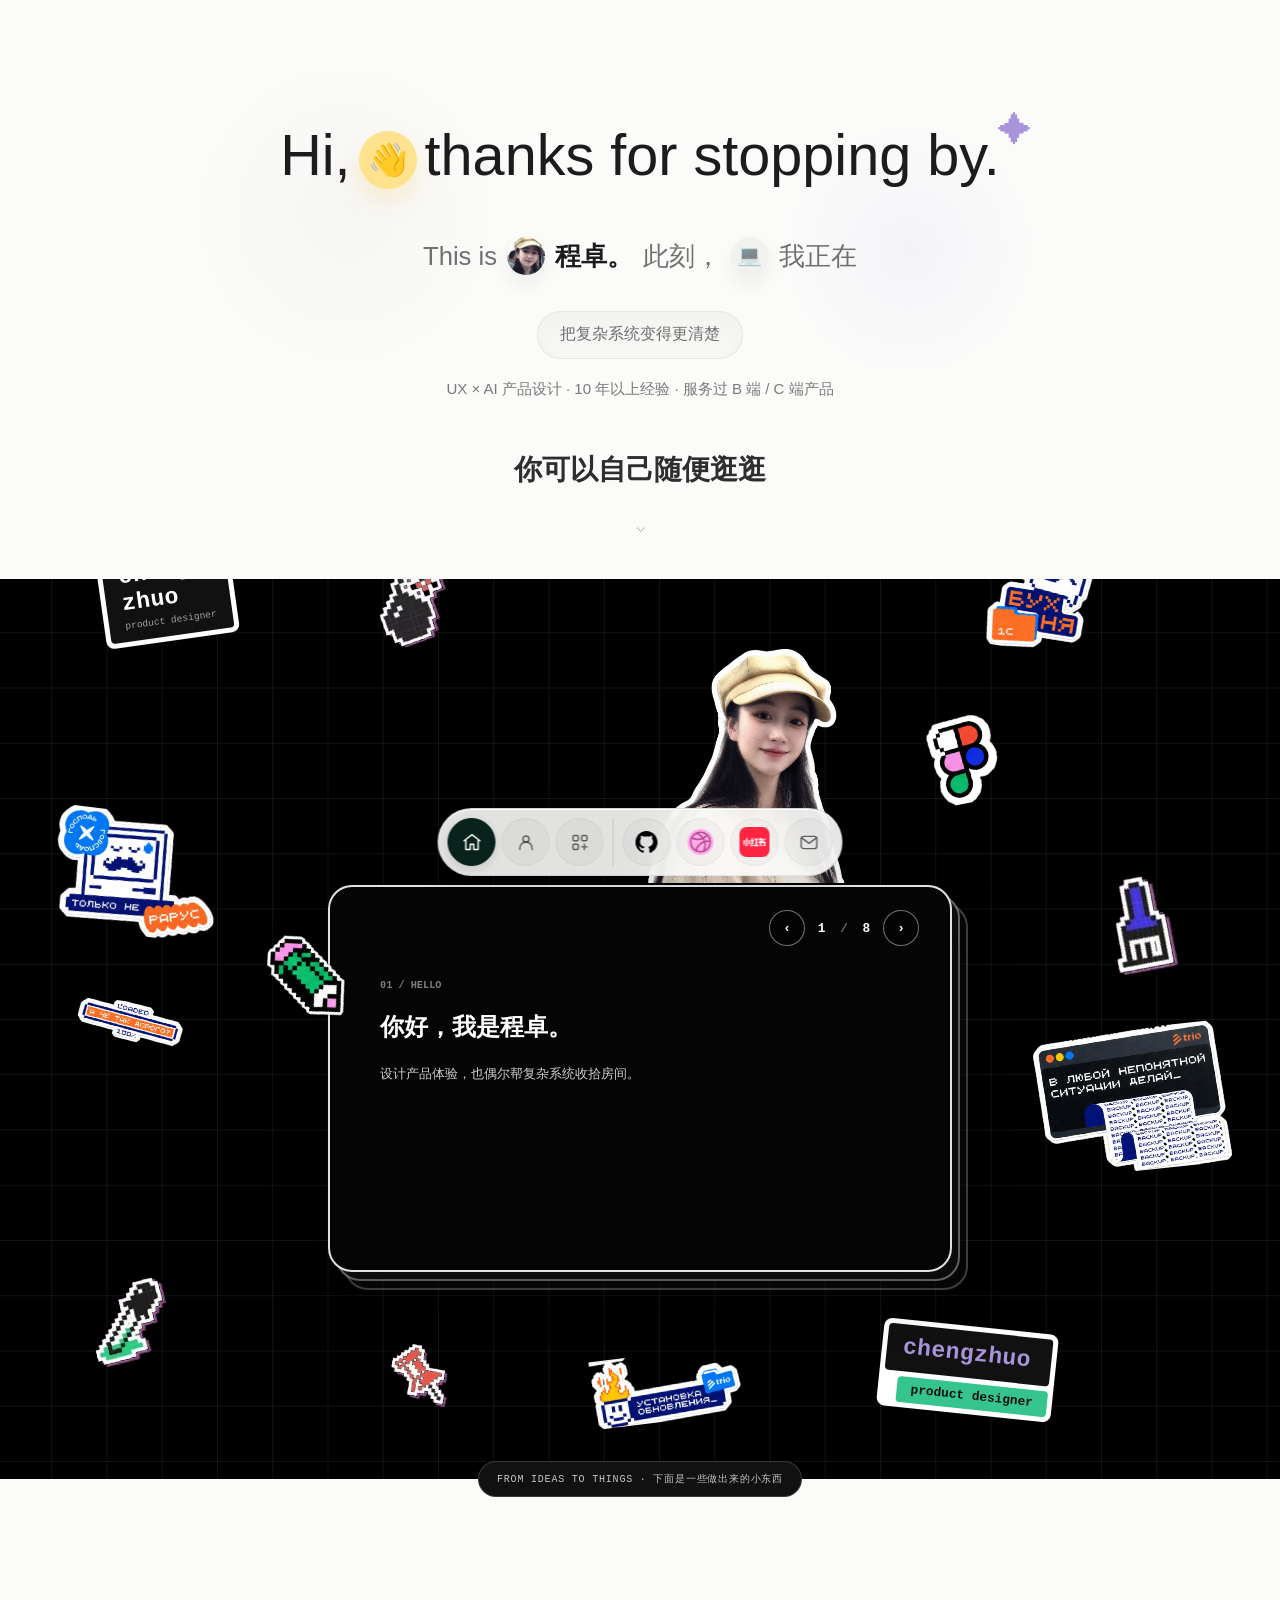
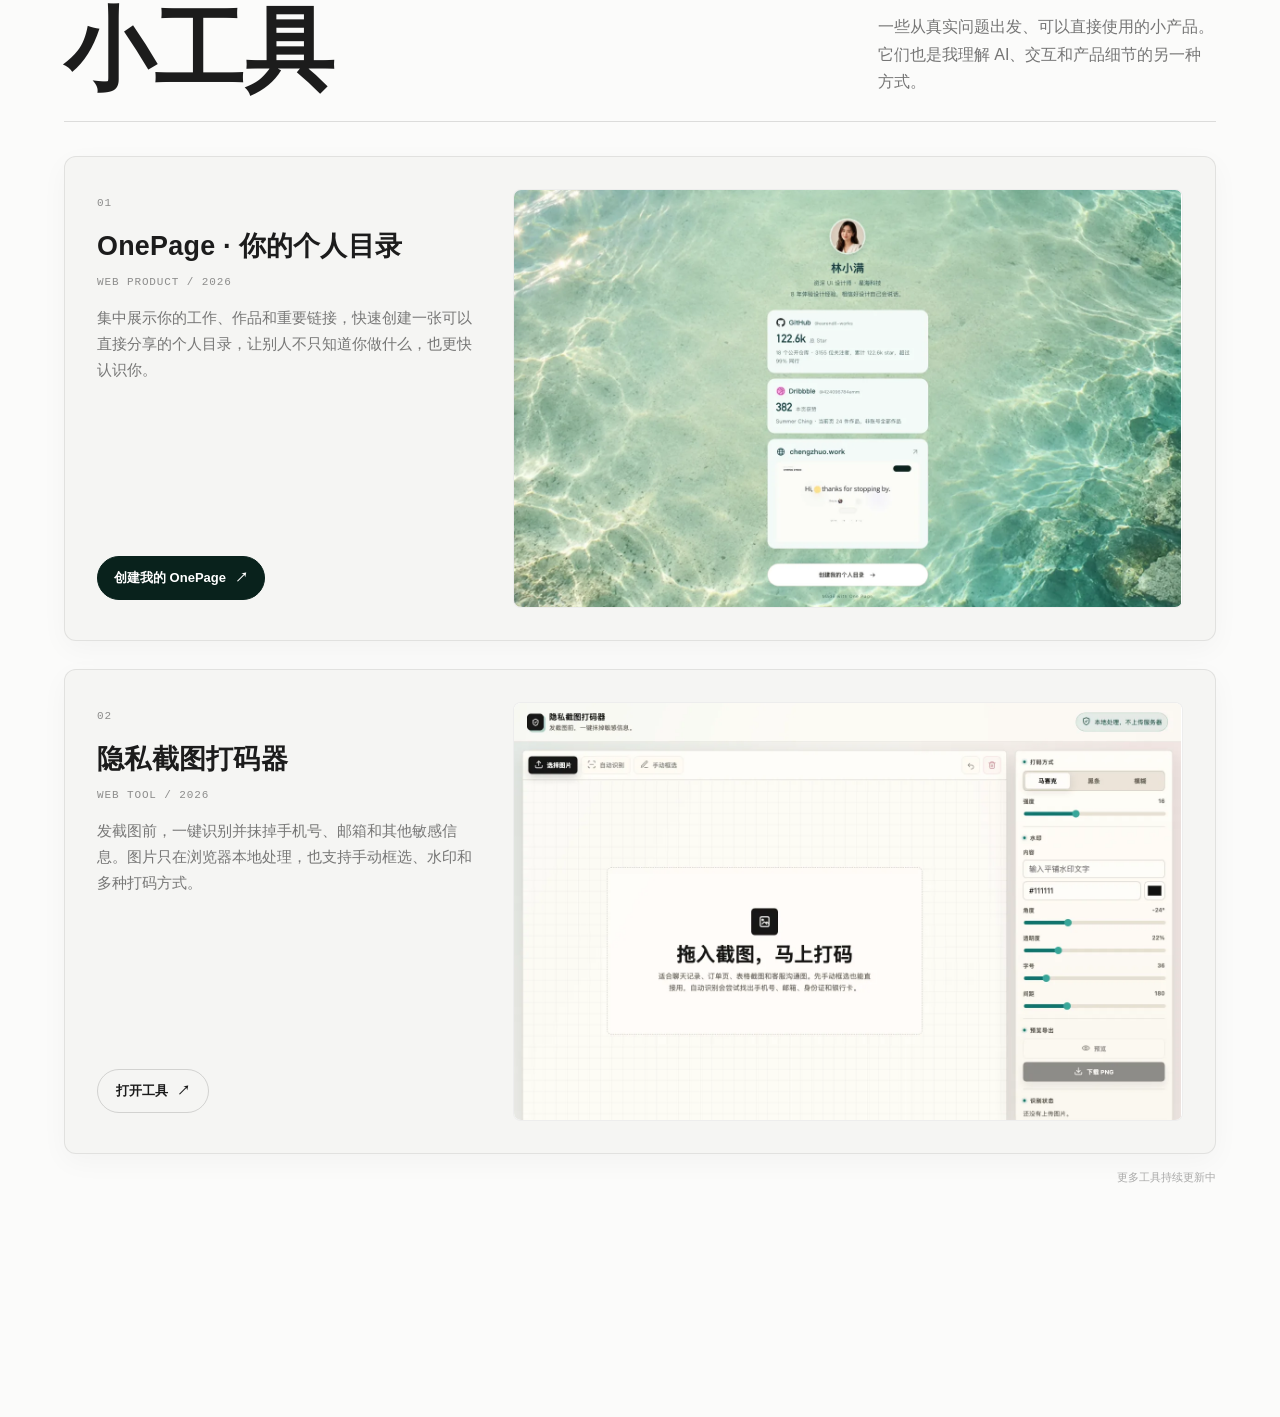
==== commit 973b5525: "Add persistent social dock and lilac cursor trail" ====
--- a/index.html
+++ b/index.html
@@ -72,210 +72,11 @@
 
       .hero {
         position: relative;
-        min-height: calc(100vh - 90px);
-        min-height: calc(100svh - 90px);
-        padding: 34px clamp(28px, 5vw, 92px) clamp(46px, 6vw, 82px);
+        padding: 34px clamp(28px, 5vw, 92px) clamp(32px, 3vw, 48px);
         background:
           radial-gradient(circle at 27% 37%, rgba(0, 0, 0, 0.018), transparent 16%),
           radial-gradient(circle at 71% 43%, rgba(169, 148, 220, 0.08), transparent 13%),
           var(--paper);
-      }
-
-      .topbar {
-        position: fixed;
-        z-index: 30;
-        top: 26px;
-        left: 50%;
-        display: grid;
-        grid-template-columns: 1fr auto 1fr;
-        align-items: center;
-        gap: 24px;
-        width: min(calc(100% - clamp(56px, 10vw, 184px)), 1596px);
-        padding: 8px 8px 8px 0;
-        border: 1px solid rgba(28, 28, 28, 0);
-        border-radius: 999px;
-        background: rgba(251, 251, 250, 0);
-        box-shadow: 0 16px 44px rgba(0, 0, 0, 0);
-        backdrop-filter: blur(22px);
-        transform: translate(-50%, -6px);
-        transition:
-          width 260ms var(--ease-out),
-          top 260ms var(--ease-out),
-          padding 260ms var(--ease-out),
-          border-color 180ms var(--ease-out),
-          background 180ms var(--ease-out),
-          box-shadow 260ms var(--ease-out),
-          transform 260ms var(--ease-out);
-      }
-
-      .topbar-actions {
-        justify-self: end;
-        display: inline-flex;
-        align-items: center;
-        gap: 10px;
-      }
-
-      body.nav-scrolled .topbar {
-        top: 18px;
-        width: min(calc(100% - 48px), 860px);
-        padding: 7px 7px 7px 14px;
-        border-color: rgba(28, 28, 28, 0.07);
-        background: rgba(251, 251, 250, 0.84);
-        box-shadow: 0 18px 48px rgba(0, 0, 0, 0.07);
-        transform: translate(-50%, 0);
-      }
-
-      .brand {
-        line-height: 1.05;
-        min-width: 128px;
-        padding-left: clamp(14px, 1.4vw, 24px);
-      }
-
-      .brand span {
-        display: block;
-        color: rgba(28, 28, 28, 0.26);
-        font-size: 13px;
-        font-style: italic;
-        max-height: 18px;
-        opacity: 1;
-        overflow: hidden;
-        transition:
-          max-height 260ms var(--ease),
-          margin 260ms var(--ease),
-          opacity 180ms var(--ease);
-      }
-
-      .brand strong {
-        display: block;
-        margin-top: 5px;
-        font-size: 22px;
-        font-weight: 760;
-        letter-spacing: 0.02em;
-        white-space: nowrap;
-        transition:
-          margin 260ms var(--ease),
-          font-size 260ms var(--ease),
-          letter-spacing 260ms var(--ease);
-      }
-
-      body.nav-scrolled .topbar .brand span {
-        max-height: 0;
-        margin: 0;
-        opacity: 0;
-      }
-
-      body.nav-scrolled .topbar .brand strong {
-        margin-top: 0;
-        font-size: 16px;
-        letter-spacing: 0.015em;
-      }
-
-      .nav {
-        display: flex;
-        align-items: center;
-        gap: clamp(22px, 4vw, 56px);
-        color: rgba(28, 28, 28, 0.72);
-        font-size: 15px;
-        font-weight: 650;
-        transition:
-          gap 300ms var(--ease),
-          font-size 300ms var(--ease);
-      }
-
-      body.nav-scrolled .topbar .nav {
-        gap: 30px;
-        font-size: 14px;
-      }
-
-      .nav a {
-        transition:
-          color 160ms var(--ease),
-          transform 160ms var(--ease);
-      }
-
-      .contact {
-        display: inline-flex;
-        align-items: center;
-        justify-content: center;
-        min-width: 150px;
-        min-height: 52px;
-        border-radius: 999px;
-        background: var(--green);
-        color: #fff;
-        font-size: 15px;
-        font-weight: 700;
-        transition:
-          transform 180ms var(--ease),
-          background 180ms var(--ease),
-          min-width 260ms var(--ease),
-          min-height 260ms var(--ease),
-          font-size 260ms var(--ease);
-      }
-
-      .menu-toggle {
-        display: none;
-        align-items: center;
-        justify-content: center;
-        width: 52px;
-        height: 52px;
-        border: 1px solid rgba(28, 28, 28, 0.08);
-        border-radius: 999px;
-        background: rgba(251, 251, 250, 0.7);
-        box-shadow: 0 12px 26px rgba(0, 0, 0, 0.06);
-        cursor: pointer;
-        transition:
-          transform 180ms var(--ease-out),
-          background 180ms var(--ease-out),
-          border-color 180ms var(--ease-out),
-          box-shadow 180ms var(--ease-out);
-      }
-
-      .menu-toggle span {
-        font-size: 19px;
-        line-height: 1;
-      }
-
-      .mobile-nav {
-        display: none;
-        position: absolute;
-        z-index: 31;
-        top: calc(100% + 14px);
-        right: 0;
-        width: min(100%, 360px);
-        padding: 12px;
-        border: 1px solid rgba(28, 28, 28, 0.08);
-        border-radius: 22px;
-        background: rgba(251, 251, 250, 0.95);
-        box-shadow: 0 24px 48px rgba(0, 0, 0, 0.12);
-        backdrop-filter: blur(22px);
-      }
-
-      .mobile-nav a {
-        display: flex;
-        align-items: center;
-        justify-content: space-between;
-        padding: 14px 14px;
-        border-radius: 14px;
-        color: var(--ink);
-        font-size: 15px;
-        font-weight: 650;
-        transition:
-          background 160ms var(--ease-out),
-          transform 160ms var(--ease-out);
-      }
-
-      .mobile-nav a + a {
-        margin-top: 4px;
-      }
-
-      .topbar[data-menu-open="true"] .mobile-nav {
-        display: block;
-      }
-
-      body.nav-scrolled .topbar .contact {
-        min-width: 112px;
-        min-height: 42px;
-        font-size: 14px;
       }
 
       .hero-center {
@@ -284,7 +85,7 @@
         display: grid;
         justify-items: center;
         width: min(1180px, 100%);
-        margin: clamp(160px, 21vh, 260px) auto 0;
+        margin: clamp(72px, 10vh, 128px) auto 0;
         text-align: center;
       }
 
@@ -807,12 +608,8 @@
       }
 
       @media (max-aspect-ratio: 4 / 3) {
-        .hero {
-          min-height: auto;
-        }
-
         .hero-center {
-          margin-top: clamp(150px, 19vw, 240px);
+          margin-top: clamp(64px, 10vw, 112px);
         }
 
         .site > .sticker-section {
@@ -1319,7 +1116,6 @@
         outline-offset: 3px;
       }
 
-      .contact:active,
       .phrase-picker:active,
       .pass-control:active,
       .tool-open:active {
@@ -1328,28 +1124,6 @@
       }
 
       @media (hover: hover) and (pointer: fine) {
-        .nav a:hover {
-          color: var(--ink);
-          transform: translateY(-1px);
-        }
-
-        .menu-toggle:hover {
-          transform: translateY(-1px);
-          background: rgba(255, 255, 255, 0.88);
-          border-color: rgba(28, 28, 28, 0.12);
-          box-shadow: 0 16px 32px rgba(0, 0, 0, 0.08);
-        }
-
-        .mobile-nav a:hover {
-          background: rgba(28, 28, 28, 0.05);
-          transform: translateX(2px);
-        }
-
-        .contact:hover {
-          transform: translateY(-2px);
-          background: #12352d;
-        }
-
         .phrase-picker:hover {
           transform: translateY(-2px);
           border-color: rgba(28, 28, 28, 0.14);
@@ -1467,10 +1241,6 @@
       }
 
       @media (max-width: 900px) {
-        .hero-center {
-          margin-top: 150px;
-        }
-
         .section-head,
         .about-grid,
         .who-layout {
@@ -1523,68 +1293,13 @@
 
       }
 
-      @media (max-width: 640px) {
-        .topbar {
-          grid-template-columns: 1fr auto;
-          top: 20px;
-          width: calc(100% - 40px);
-          padding: 7px 7px 7px 0;
-        }
-
-        body.nav-scrolled .topbar {
-          top: 14px;
-          width: calc(100% - 32px);
-          padding-left: 14px;
-        }
-
-        .nav {
-          display: none;
-        }
-
-        .topbar-actions {
-          gap: 8px;
-        }
-
-        .menu-toggle {
-          display: inline-grid;
-        }
-
-        .mobile-nav {
-          width: min(100vw - 40px, 360px);
-        }
-      }
-
       @media (max-width: 560px) {
         .hero {
-          min-height: auto;
-          padding: 26px 20px 84px;
-        }
-
-        .topbar {
-          width: calc(100% - 28px);
-        }
-
-        body.nav-scrolled .topbar {
-          width: calc(100% - 24px);
-        }
-
-        .brand strong {
-          font-size: 18px;
-        }
-
-        .contact {
-          min-width: 106px;
-          min-height: 44px;
-          font-size: 13px;
-        }
-
-        .menu-toggle {
-          width: 44px;
-          height: 44px;
+          padding: 26px 20px 32px;
         }
 
         .hero-center {
-          margin-top: 118px;
+          margin-top: 48px;
         }
 
         .hero-title {
@@ -1783,38 +1498,12 @@
         }
       }
     </style>
+    <link rel="stylesheet" href="assets/site-dock.css" />
+    <link rel="stylesheet" href="assets/cursor-trail.css" />
   </head>
   <body>
     <main class="site">
       <section id="top" class="hero" aria-labelledby="heroTitle">
-        <header class="topbar">
-          <a class="brand" href="#top" aria-label="程卓首页">
-            <span>ux. ai. product</span>
-            <strong>CHENG ZHUO</strong>
-          </a>
-          <nav class="nav" aria-label="主导航">
-            <a href="#about">关于我</a>
-            <a href="#tools">小工具</a>
-          </nav>
-          <div class="topbar-actions">
-            <button
-              class="menu-toggle"
-              id="menuToggle"
-              type="button"
-              aria-controls="mobileNav"
-              aria-expanded="false"
-              aria-label="展开导航菜单"
-            >
-              <span aria-hidden="true">☰</span>
-            </button>
-            <a class="contact" href="mailto:424096784@qq.com">联系我</a>
-          </div>
-          <nav class="mobile-nav" id="mobileNav" aria-label="移动端主导航" hidden>
-            <a href="#about">关于我</a>
-            <a href="#tools">小工具</a>
-          </nav>
-        </header>
-
         <div class="hero-center">
           <h1 class="hero-title" id="heroTitle">
             Hi,<span class="wave" aria-hidden="true">👋</span>thanks for stopping by.
@@ -2097,6 +1786,69 @@
       </section>
     </main>
 
+    <nav class="site-dock" aria-label="底部快捷栏">
+      <ul class="site-dock-list">
+        <li>
+          <a class="site-dock-link" href="#top" data-dock-section="top" aria-label="首页" aria-current="location">
+            <svg viewBox="0 0 24 24" aria-hidden="true" focusable="false">
+              <path d="m3 10 9-7 9 7" />
+              <path d="M5 9v11h5v-6h4v6h5V9" />
+            </svg>
+            <span class="site-dock-label" aria-hidden="true">首页</span>
+          </a>
+        </li>
+        <li>
+          <a class="site-dock-link" href="#about" data-dock-section="about" aria-label="关于我">
+            <svg viewBox="0 0 24 24" aria-hidden="true" focusable="false">
+              <circle cx="12" cy="8" r="3.5" />
+              <path d="M5 20v-1.5a7 7 0 0 1 14 0V20" />
+            </svg>
+            <span class="site-dock-label" aria-hidden="true">关于我</span>
+          </a>
+        </li>
+        <li>
+          <a class="site-dock-link" href="#tools" data-dock-section="tools" aria-label="小工具">
+            <svg viewBox="0 0 24 24" aria-hidden="true" focusable="false">
+              <rect x="4" y="4" width="6" height="6" rx="1.5" />
+              <rect x="14" y="4" width="6" height="6" rx="1.5" />
+              <rect x="4" y="14" width="6" height="6" rx="1.5" />
+              <path d="M17 14v6m-3-3h6" />
+            </svg>
+            <span class="site-dock-label" aria-hidden="true">小工具</span>
+          </a>
+        </li>
+        <li class="site-dock-external">
+          <a class="site-dock-link" href="https://github.com/chingz0509" target="_blank" rel="noopener noreferrer" aria-label="程卓的 GitHub 主页（在新标签页打开）">
+            <img src="assets/icons/github.svg" alt="" width="22" height="22" aria-hidden="true" />
+            <span class="site-dock-label" aria-hidden="true">GitHub</span>
+          </a>
+        </li>
+        <li>
+          <a class="site-dock-link site-dock-link-dribbble" href="https://dribbble.com/424096784emm" target="_blank" rel="noopener noreferrer" aria-label="程卓的 Dribbble 主页（在新标签页打开）">
+            <img src="assets/dribbble-brand/icon.png" alt="" width="26" height="26" aria-hidden="true" />
+            <span class="site-dock-label" aria-hidden="true">Dribbble</span>
+          </a>
+        </li>
+        <li>
+          <a class="site-dock-link site-dock-link-xiaohongshu" href="https://www.xiaohongshu.com/user/profile/5b235f75e8ac2b7ab4dac864?tab=note" target="_blank" rel="noopener noreferrer" aria-label="程卓的小红书主页（在新标签页打开）">
+            <img src="assets/xiaohongshu-brand/app-icon.png" alt="" width="30" height="30" aria-hidden="true" />
+            <span class="site-dock-label" aria-hidden="true">小红书</span>
+          </a>
+        </li>
+        <li>
+          <a class="site-dock-link" href="mailto:424096784@qq.com" aria-label="发邮件联系程卓">
+            <svg viewBox="0 0 24 24" aria-hidden="true" focusable="false">
+              <rect x="3" y="5" width="18" height="14" rx="3" />
+              <path d="m4 7 8 6 8-6" />
+            </svg>
+            <span class="site-dock-label" aria-hidden="true">联系我</span>
+          </a>
+        </li>
+      </ul>
+    </nav>
+
+    <script src="assets/site-dock.js"></script>
+    <script src="assets/cursor-trail.js"></script>
     <script src="assets/sticker-deck.js"></script>
     <script>
       const phrases = [
@@ -2107,13 +1859,6 @@
         "把个人网站变成数字自留地",
       ];
 
-      const topbar = document.querySelector(".topbar");
-      const brandKicker = document.querySelector(".brand span");
-      const brandName = document.querySelector(".brand strong");
-      const mainNav = document.querySelector(".nav");
-      const mobileNav = document.getElementById("mobileNav");
-      const menuToggle = document.getElementById("menuToggle");
-      const contactButton = document.querySelector(".contact");
       const phraseText = document.getElementById("phraseText");
       const phraseButton = document.getElementById("phraseButton");
       const demoVideos = document.querySelectorAll("[data-demo-video]");
@@ -2165,76 +1910,6 @@
       reducedMotionQuery.addEventListener?.("change", syncDemoMotion);
       let phraseIndex = 0;
       let stickerDeckTouchStartX = 0;
-      let mobileNavOpen = false;
-
-      const setMobileNavOpen = (open) => {
-        mobileNavOpen = open;
-        topbar.dataset.menuOpen = open ? "true" : "false";
-        menuToggle.setAttribute("aria-expanded", String(open));
-        menuToggle.setAttribute("aria-label", open ? "关闭导航菜单" : "展开导航菜单");
-        mobileNav.hidden = !open;
-      };
-
-      setMobileNavOpen(false);
-
-      const updateTopbar = () => {
-        const compact = window.scrollY > 28;
-        const small = window.matchMedia("(max-width: 560px)").matches;
-        const medium = window.matchMedia("(max-width: 640px)").matches;
-        if (!medium && mobileNavOpen) {
-          setMobileNavOpen(false);
-        }
-        const topWidth = small
-          ? "calc(100% - 28px)"
-          : medium
-            ? "calc(100% - 40px)"
-            : "min(calc(100% - clamp(56px, 10vw, 184px)), 1596px)";
-        const compactWidth = small
-          ? "calc(100% - 24px)"
-          : medium
-            ? "calc(100% - 32px)"
-            : "min(calc(100% - 48px), 860px)";
-
-        document.body.classList.toggle("nav-scrolled", compact);
-        topbar.style.top = compact ? (medium ? "14px" : "18px") : medium ? "20px" : "26px";
-        topbar.style.width = compact ? compactWidth : topWidth;
-        topbar.style.padding = compact ? "7px 7px 7px 14px" : medium ? "7px 7px 7px 0" : "8px 8px 8px 0";
-        topbar.style.borderColor = compact ? "rgba(28, 28, 28, 0.07)" : "rgba(28, 28, 28, 0)";
-        topbar.style.background = compact ? "rgba(251, 251, 250, 0.84)" : "rgba(251, 251, 250, 0)";
-        topbar.style.boxShadow = compact ? "0 18px 48px rgba(0, 0, 0, 0.07)" : "0 16px 44px rgba(0, 0, 0, 0)";
-        topbar.style.transform = compact ? "translate(-50%, 0)" : "translate(-50%, -6px)";
-        brandKicker.style.maxHeight = compact ? "0" : "18px";
-        brandKicker.style.opacity = compact ? "0" : "1";
-        brandKicker.style.margin = compact ? "0" : "";
-        brandName.style.marginTop = compact ? "0" : "5px";
-        brandName.style.fontSize = compact ? "16px" : small ? "18px" : "22px";
-        brandName.style.letterSpacing = compact ? "0.015em" : "0.02em";
-        mainNav.style.gap = compact ? "30px" : "";
-        mainNav.style.fontSize = compact ? "14px" : "";
-        contactButton.style.minWidth = compact ? "112px" : small ? "112px" : "150px";
-        contactButton.style.minHeight = compact ? "42px" : small ? "44px" : "52px";
-        contactButton.style.fontSize = compact ? "14px" : small ? "13px" : "15px";
-      };
-
-      updateTopbar();
-      window.addEventListener("scroll", updateTopbar, { passive: true });
-      window.addEventListener("resize", updateTopbar);
-      menuToggle.addEventListener("click", () => {
-        setMobileNavOpen(!mobileNavOpen);
-      });
-      mobileNav.querySelectorAll("a").forEach((link) => {
-        link.addEventListener("click", () => setMobileNavOpen(false));
-      });
-      document.addEventListener("click", (event) => {
-        if (!mobileNavOpen) return;
-        if (event.target.closest(".topbar")) return;
-        setMobileNavOpen(false);
-      });
-      window.addEventListener("keydown", (event) => {
-        if (event.key === "Escape") {
-          setMobileNavOpen(false);
-        }
-      });
 
       const renderStickerDeck = () => {
         const card = stickerDeckState.current;
--- a/assets/site-dock.css
+++ b/assets/site-dock.css
@@ -0,0 +1,196 @@
+.site {
+  padding-bottom: calc(104px + env(safe-area-inset-bottom, 0px));
+}
+
+.site-dock {
+  position: fixed;
+  z-index: 40;
+  bottom: calc(24px + env(safe-area-inset-bottom, 0px));
+  left: 50%;
+  width: max-content;
+  max-width: calc(100% - 32px);
+  padding: 9px;
+  border: 1px solid rgba(28, 28, 28, 0.09);
+  border-radius: 999px;
+  background: rgba(251, 251, 250, 0.9);
+  box-shadow:
+    0 12px 36px rgba(0, 0, 0, 0.09),
+    0 2px 5px rgba(0, 0, 0, 0.035),
+    inset 0 1px 0 rgba(255, 255, 255, 0.9);
+  -webkit-backdrop-filter: blur(22px);
+  backdrop-filter: blur(22px);
+  transform: translateX(-50%);
+}
+
+.site-dock-list {
+  display: flex;
+  align-items: center;
+  gap: 6px;
+  margin: 0;
+  padding: 0;
+  list-style: none;
+}
+
+.site-dock-external {
+  margin-left: 3px;
+  padding-left: 9px;
+  border-left: 1px solid rgba(28, 28, 28, 0.12);
+}
+
+.site-dock-link {
+  position: relative;
+  display: grid;
+  width: 48px;
+  height: 48px;
+  place-items: center;
+  border: 1px solid rgba(28, 28, 28, 0.045);
+  border-radius: 50%;
+  background: rgba(28, 28, 28, 0.035);
+  color: rgba(28, 28, 28, 0.66);
+  -webkit-tap-highlight-color: transparent;
+  transition:
+    transform 200ms var(--ease-out),
+    color 180ms var(--ease),
+    background 180ms var(--ease),
+    box-shadow 200ms var(--ease-out);
+}
+
+.site-dock-link svg {
+  display: block;
+  width: 21px;
+  height: 21px;
+  fill: none;
+  stroke: currentColor;
+  stroke-width: 1.65;
+  stroke-linecap: round;
+  stroke-linejoin: round;
+}
+
+.site-dock-link img {
+  display: block;
+  width: 22px;
+  height: 22px;
+  object-fit: contain;
+}
+
+.site-dock-link-dribbble img {
+  width: 26px;
+  height: 26px;
+}
+
+.site-dock-link-xiaohongshu img {
+  width: 30px;
+  height: 30px;
+  border-radius: 7px;
+}
+
+.site-dock-link[aria-current="location"] {
+  border-color: var(--green);
+  background: var(--green);
+  color: var(--paper);
+  box-shadow: 0 3px 8px rgba(9, 34, 28, 0.12);
+}
+
+.site-dock-label {
+  position: absolute;
+  bottom: calc(100% + 17px);
+  left: 50%;
+  padding: 7px 11px;
+  border-radius: 8px;
+  background: var(--ink);
+  color: var(--paper);
+  font-size: 11px;
+  font-weight: 500;
+  line-height: 1.4;
+  white-space: nowrap;
+  opacity: 0;
+  pointer-events: none;
+  transform: translate(-50%, 4px);
+  transition:
+    opacity 160ms var(--ease),
+    transform 160ms var(--ease-out);
+}
+
+.site-dock-link:focus-visible {
+  outline: 2px solid var(--green);
+  outline-offset: 4px;
+}
+
+.site-dock-link:focus-visible .site-dock-label {
+  opacity: 1;
+  transform: translate(-50%, 0);
+}
+
+.site-dock-link:active {
+  transform: scale(0.94);
+}
+
+@media (hover: hover) and (pointer: fine) {
+  .site-dock-link:hover {
+    color: var(--green);
+    background: #ffffff;
+    box-shadow: 0 6px 14px rgba(0, 0, 0, 0.08);
+    transform: translateY(-4px);
+  }
+
+  .site-dock-link[aria-current="location"]:hover {
+    background: var(--green);
+    color: var(--paper);
+  }
+
+  .site-dock-link:hover .site-dock-label {
+    opacity: 1;
+    transform: translate(-50%, 0);
+  }
+}
+
+@media (max-width: 560px) {
+  .site-dock {
+    bottom: calc(14px + env(safe-area-inset-bottom, 0px));
+    max-width: calc(100% - 16px);
+    padding: 7px;
+  }
+
+  .site-dock-link {
+    width: 44px;
+    height: 44px;
+  }
+
+  .site-dock-list {
+    gap: 2px;
+  }
+
+  .site-dock-external {
+    margin-left: 1px;
+    padding-left: 5px;
+  }
+}
+
+@media (max-width: 360px) {
+  .site-dock {
+    max-width: calc(100% - 8px);
+    padding: 1px;
+  }
+
+  .site-dock-list {
+    gap: 0;
+  }
+
+  .site-dock-external {
+    margin-left: 0;
+    padding-left: 0;
+    border-left: 0;
+  }
+}
+
+@media (prefers-reduced-motion: reduce) {
+  .site-dock-link,
+  .site-dock-label {
+    transition: none;
+  }
+
+  .site-dock-link:hover,
+  .site-dock-link:active {
+    transform: none;
+  }
+}
--- a/assets/cursor-trail.css
+++ b/assets/cursor-trail.css
@@ -0,0 +1,30 @@
+.cursor-trail {
+  position: fixed;
+  z-index: 80;
+  inset: 0;
+  overflow: hidden;
+  pointer-events: none;
+  contain: strict;
+}
+
+.cursor-trail[hidden] {
+  display: none;
+}
+
+.cursor-trail-dot {
+  position: absolute;
+  top: 0;
+  left: 0;
+  width: var(--trail-size);
+  height: var(--trail-size);
+  border-radius: 50%;
+  background: var(--lilac);
+  opacity: var(--trail-alpha);
+  pointer-events: none;
+}
+
+@media (prefers-reduced-motion: reduce), (hover: none), (pointer: coarse) {
+  .cursor-trail {
+    display: none;
+  }
+}
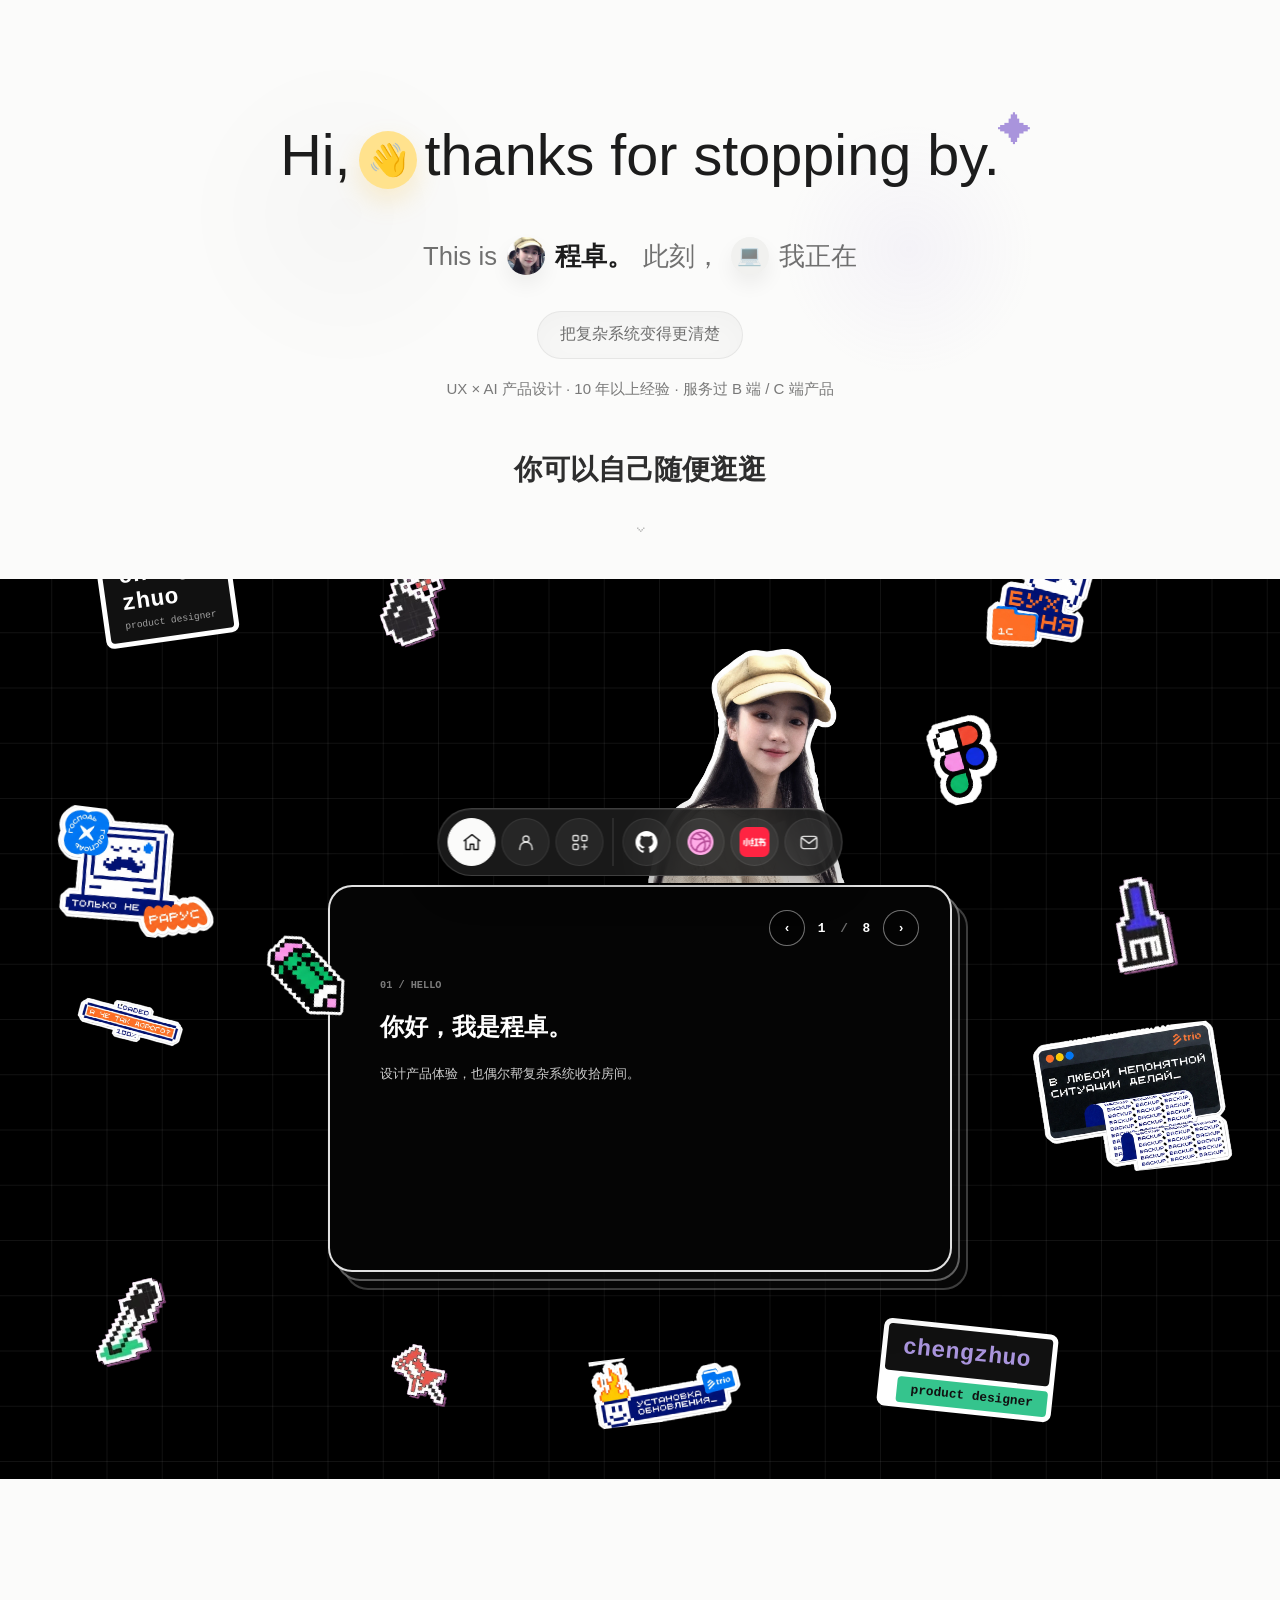
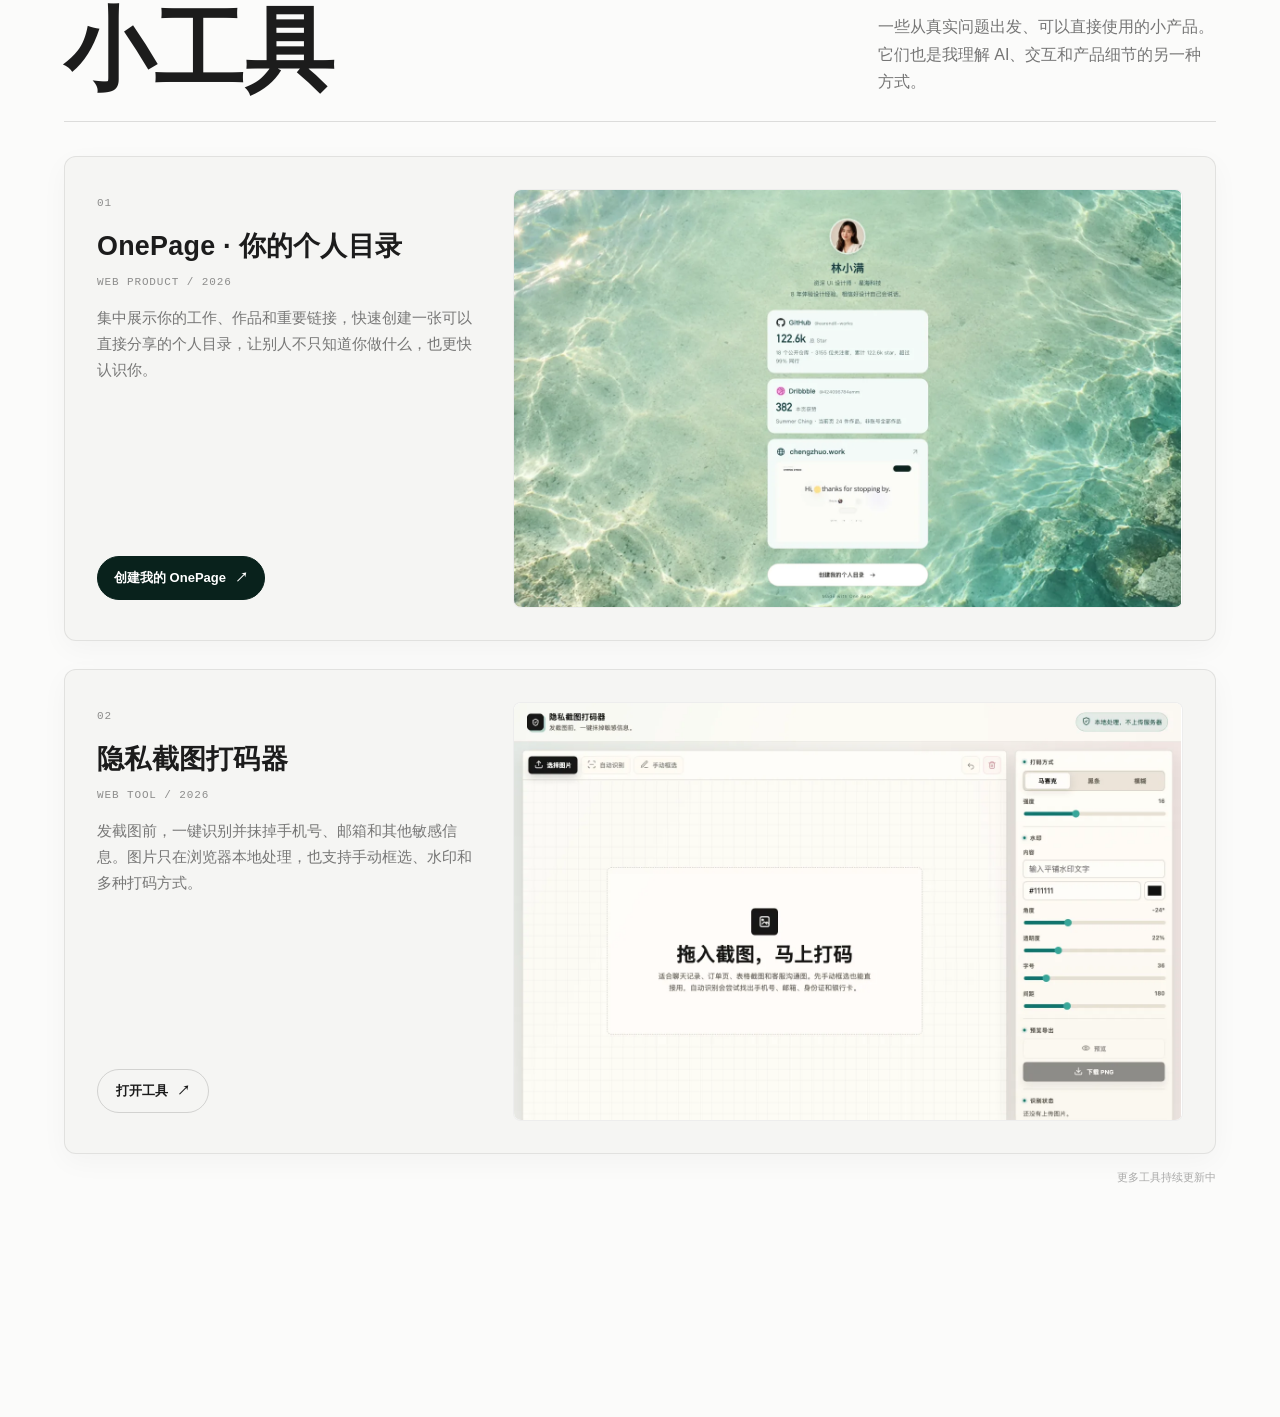
==== commit d22ba084: "Adapt dock to dark sections with neutral selection" ====
--- a/index.html
+++ b/index.html
@@ -939,24 +939,6 @@
         background: var(--paper);
       }
 
-      .tools-kicker {
-        position: absolute;
-        top: 0;
-        left: 50%;
-        z-index: 2;
-        margin: 0;
-        padding: 10px 18px;
-        border: 1px solid rgba(255, 255, 255, 0.16);
-        border-radius: 999px;
-        background: #111111;
-        color: rgba(255, 255, 255, 0.76);
-        font-family: var(--mono);
-        font-size: 10px;
-        letter-spacing: 0.08em;
-        white-space: nowrap;
-        transform: translate(-50%, -50%);
-      }
-
       .tools-section .section-head {
         margin-bottom: 34px;
       }
@@ -1498,7 +1480,7 @@
         }
       }
     </style>
-    <link rel="stylesheet" href="assets/site-dock.css" />
+    <link rel="stylesheet" href="assets/site-dock.css?v=20261109-theme2" />
     <link rel="stylesheet" href="assets/cursor-trail.css" />
   </head>
   <body>
@@ -1532,7 +1514,7 @@
 
       </section>
 
-      <section id="about" class="sticker-section" aria-labelledby="stickerDeckTitle">
+      <section id="about" class="sticker-section" data-dock-theme="dark" aria-labelledby="stickerDeckTitle">
         <div class="sticker-reference-frame">
           <img
             class="sticker-float sticker-float-bomb"
@@ -1685,7 +1667,6 @@
       </section>
 
       <section id="tools" class="section tools-section" aria-labelledby="toolsTitle">
-        <p class="tools-kicker">FROM IDEAS TO THINGS · 下面是一些做出来的小东西</p>
         <div class="section-frame">
           <div class="section-head">
             <h2 id="toolsTitle">小工具</h2>
@@ -1818,7 +1799,7 @@
           </a>
         </li>
         <li class="site-dock-external">
-          <a class="site-dock-link" href="https://github.com/chingz0509" target="_blank" rel="noopener noreferrer" aria-label="程卓的 GitHub 主页（在新标签页打开）">
+          <a class="site-dock-link site-dock-link-github" href="https://github.com/chingz0509" target="_blank" rel="noopener noreferrer" aria-label="程卓的 GitHub 主页（在新标签页打开）">
             <img src="assets/icons/github.svg" alt="" width="22" height="22" aria-hidden="true" />
             <span class="site-dock-label" aria-hidden="true">GitHub</span>
           </a>
@@ -1847,7 +1828,7 @@
       </ul>
     </nav>
 
-    <script src="assets/site-dock.js"></script>
+    <script src="assets/site-dock.js?v=20261109-theme2"></script>
     <script src="assets/cursor-trail.js"></script>
     <script src="assets/sticker-deck.js"></script>
     <script>
--- a/assets/site-dock.css
+++ b/assets/site-dock.css
@@ -20,6 +20,10 @@
   -webkit-backdrop-filter: blur(22px);
   backdrop-filter: blur(22px);
   transform: translateX(-50%);
+  transition:
+    background 180ms var(--ease),
+    border-color 180ms var(--ease),
+    box-shadow 180ms var(--ease);
 }
 
 .site-dock-list {
@@ -125,6 +129,44 @@
   transform: scale(0.94);
 }
 
+.site-dock[data-theme="dark"] {
+  border-color: rgba(255, 255, 255, 0.16);
+  background: rgba(28, 28, 28, 0.9);
+  box-shadow:
+    0 12px 36px rgba(0, 0, 0, 0.28),
+    inset 0 1px 0 rgba(255, 255, 255, 0.08);
+}
+
+.site-dock[data-theme="dark"] .site-dock-external {
+  border-left-color: rgba(255, 255, 255, 0.16);
+}
+
+.site-dock[data-theme="dark"] .site-dock-link {
+  border-color: rgba(255, 255, 255, 0.08);
+  background: rgba(255, 255, 255, 0.06);
+  color: rgba(251, 251, 250, 0.84);
+}
+
+.site-dock[data-theme="dark"] .site-dock-link-github img {
+  filter: invert(1);
+}
+
+.site-dock[data-theme="dark"] .site-dock-link[aria-current="location"] {
+  border-color: var(--paper);
+  background: var(--paper);
+  color: var(--ink);
+  box-shadow: none;
+}
+
+.site-dock[data-theme="dark"] .site-dock-label {
+  background: var(--paper);
+  color: var(--ink);
+}
+
+.site-dock[data-theme="dark"] .site-dock-link:focus-visible {
+  outline-color: var(--paper);
+}
+
 @media (hover: hover) and (pointer: fine) {
   .site-dock-link:hover {
     color: var(--green);
@@ -142,6 +184,17 @@
     opacity: 1;
     transform: translate(-50%, 0);
   }
+
+  .site-dock[data-theme="dark"] .site-dock-link:hover {
+    background: rgba(255, 255, 255, 0.14);
+    color: var(--paper);
+    box-shadow: 0 6px 14px rgba(0, 0, 0, 0.18);
+  }
+
+  .site-dock[data-theme="dark"] .site-dock-link[aria-current="location"]:hover {
+    background: var(--paper);
+    color: var(--ink);
+  }
 }
 
 @media (max-width: 560px) {
@@ -184,6 +237,7 @@
 }
 
 @media (prefers-reduced-motion: reduce) {
+  .site-dock,
   .site-dock-link,
   .site-dock-label {
     transition: none;
